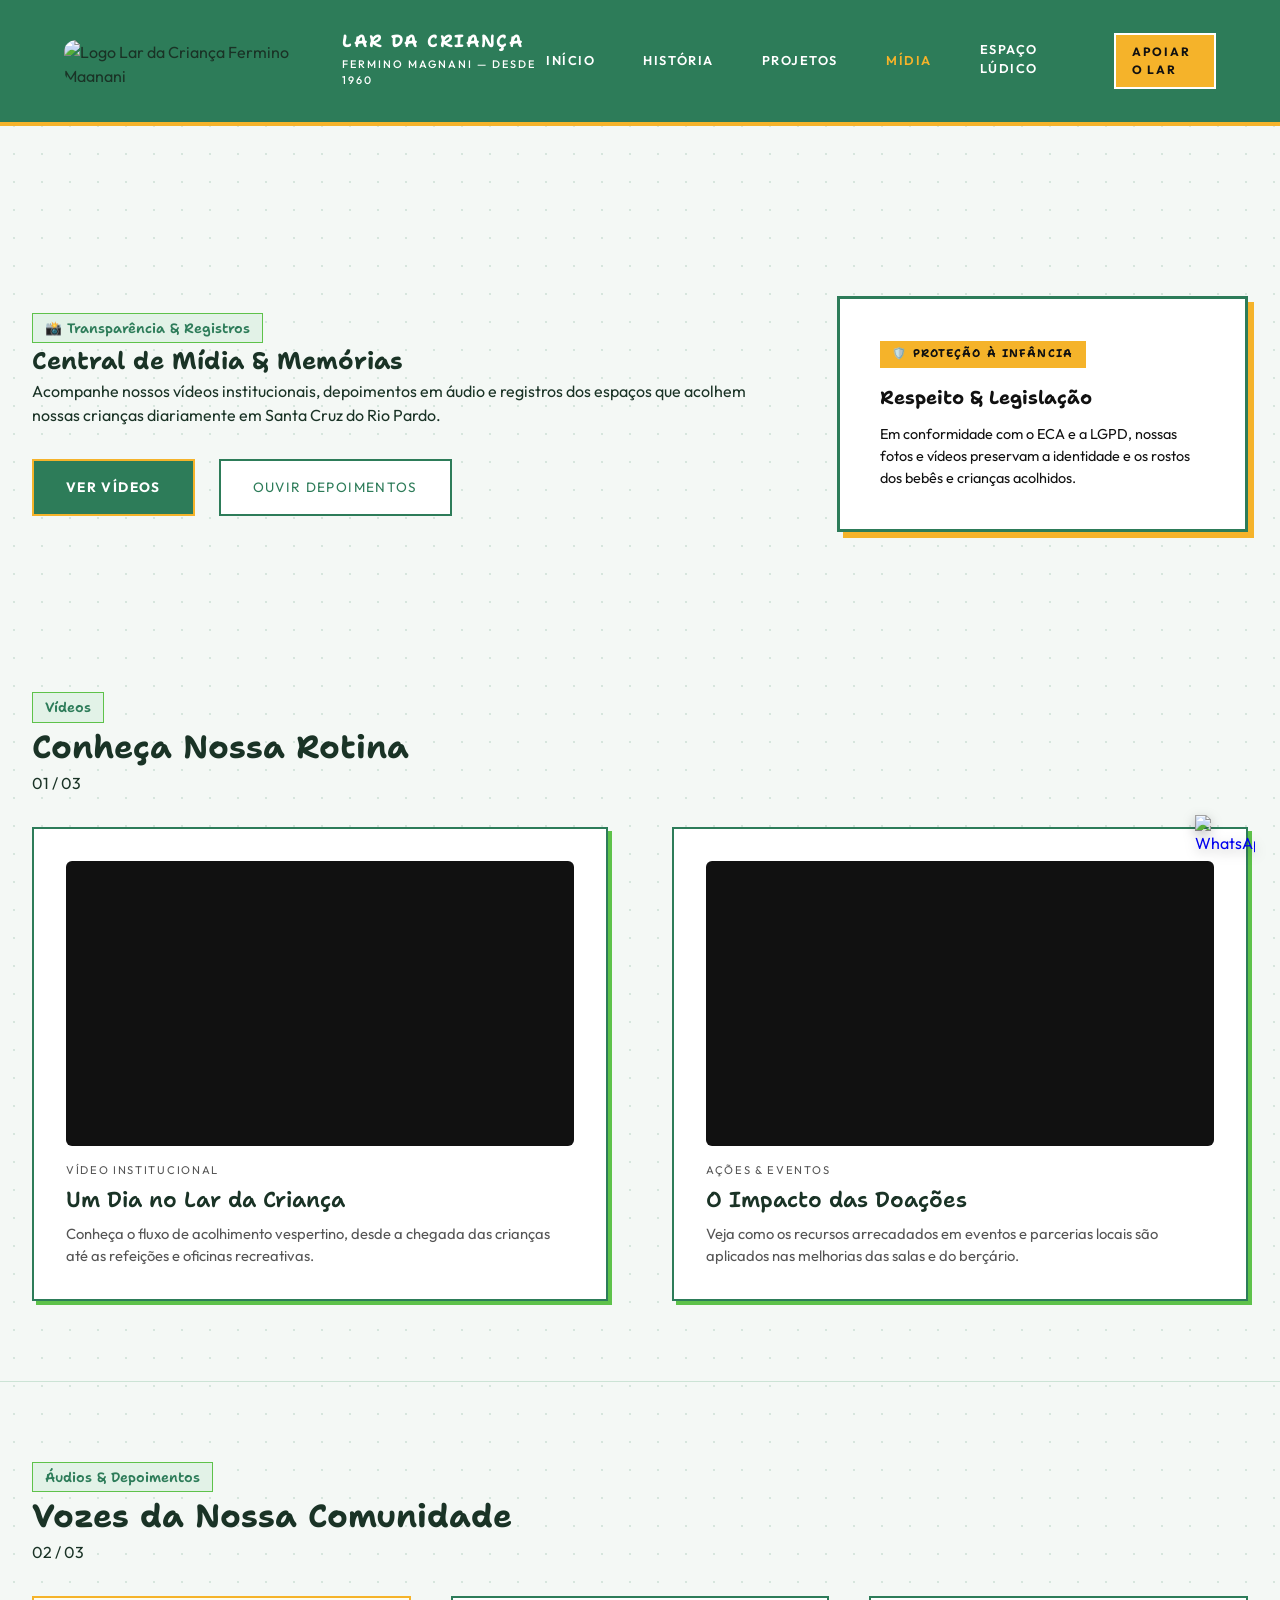
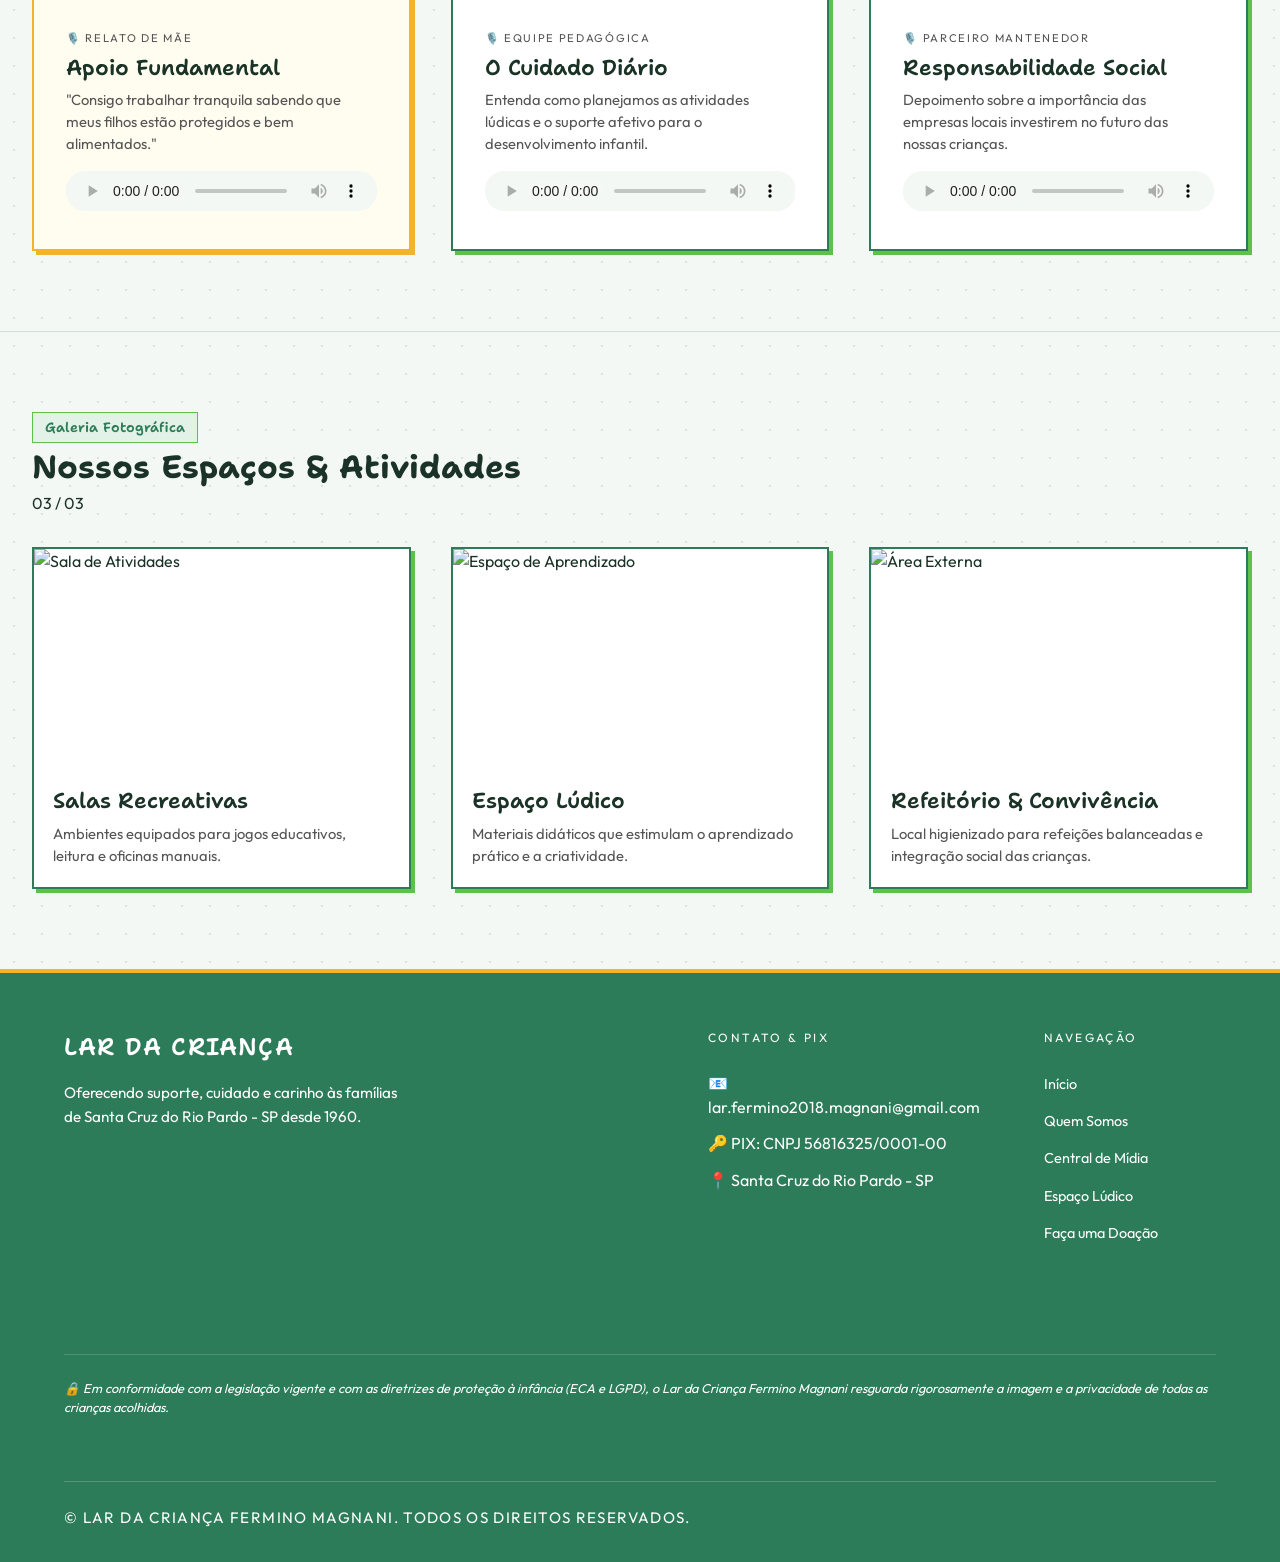
==== galeria.html @ 65139a53 "Add files via upload" ====
<!DOCTYPE html>
<html lang="pt-BR">
<head>
    <meta charset="UTF-8">
    <meta name="viewport" content="width=device-width, initial-scale=1.0">
    <title>Central de Mídia — Lar da Criança Fermino Magnani</title>
    <link rel="stylesheet" href="style.css">
</head>
<body>

    <!-- BANNER DE AVISO TOPO -->
    <div class="top-banner">
        <p>⭐ <strong>Evento Especial:</strong> Garanta seu ingresso para a palestra beneficente com Mário Sergio Cortella! <a href="index.html#eventos">Saiba mais</a></p>
    </div>

    <!-- HEADER EDITORIAL -->
    <header>
        <div class="header-container">
            <a href="index.html" class="logo-box">
                <img src="img/logo.png" alt="Logo Lar da Criança Fermino Magnani" class="logo-img" onerror="this.style.display='none'">
                <div class="logo-text">
                    <h1>Lar da Criança</h1>
                    <span>Fermino Magnani — Desde 1960</span>
                </div>
            </a>

            <nav>
                <ul>
                    <li><a href="index.html">Início</a></li>
                    <li><a href="index.html#sobre">História</a></li>
                    <li><a href="index.html#atividades">Projetos</a></li>
                    <li><a href="galeria.html" class="active">Mídia</a></li>
                    <li><a href="jogo.html">Espaço Lúdico</a></li>
                    <li><a href="index.html#ajudar" class="btn-doe">Apoiar o Lar</a></li>
                </ul>
            </nav>
        </div>
    </header>

    <main>
        <!-- HERO DA GALERIA -->
        <section class="hero-eyrc">
            <div class="hero-left">
                <span class="eyrc-tag">📸 Transparência & Registros</span>
                <h2>Central de Mídia & Memórias</h2>
                <p>Acompanhe nossos vídeos institucionais, depoimentos em áudio e registros dos espaços que acolhem nossas crianças diariamente em Santa Cruz do Rio Pardo.</p>
                <div class="hero-btns">
                    <a href="#videos" class="btn-primary-eyrc">Ver Vídeos</a>
                    <a href="#audios" class="btn-outline-eyrc">Ouvir Depoimentos</a>
                </div>
            </div>
            
            <div class="hero-right-card card-yellow">
                <div class="badge-accent">🛡️ Proteção à Infância</div>
                <h3>Respeito & Legislação</h3>
                <p style="margin-top: 0.8rem; font-size: 0.9rem;">Em conformidade com o ECA e a LGPD, nossas fotos e vídeos preservam a identidade e os rostos dos bebês e crianças acolhidos.</p>
            </div>
        </section>

        <!-- SEÇÃO 1: VÍDEOS INSTITUCIONAIS -->
        <section id="videos" class="container-eyrc grid-section">
            <div class="section-header-eyrc">
                <div>
                    <span class="eyrc-tag">Vídeos</span>
                    <h3 style="font-size: 2rem;">Conheça Nossa Rotina</h3>
                </div>
                <span class="section-num">01 / 03</span>
            </div>

            <div class="grid-2col" style="margin-top: 2rem;">
                <article class="card-eyrc">
                    <div class="video-wrapper" style="position: relative; padding-bottom: 56.25%; height: 0; overflow: hidden; border-radius: 6px; background: #111;">
                        <iframe style="position: absolute; top:0; left:0; width:100%; height:100%; border:0;" src="https://www.youtube-nocookie.com/embed/dQw4w9WgXcQ" title="Vídeo Institucional" allowfullscreen></iframe>
                    </div>
                    <div style="margin-top: 1rem;">
                        <span class="card-meta">Vídeo Institucional</span>
                        <h4 class="card-title" style="margin-top: 0.3rem;">Um Dia no Lar da Criança</h4>
                        <p class="card-desc">Conheça o fluxo de acolhimento vespertino, desde a chegada das crianças até as refeições e oficinas recreativas.</p>
                    </div>
                </article>

                <article class="card-eyrc">
                    <div class="video-wrapper" style="position: relative; padding-bottom: 56.25%; height: 0; overflow: hidden; border-radius: 6px; background: #111;">
                        <iframe style="position: absolute; top:0; left:0; width:100%; height:100%; border:0;" src="https://www.youtube-nocookie.com/embed/dQw4w9WgXcQ" title="Apoio da Comunidade" allowfullscreen></iframe>
                    </div>
                    <div style="margin-top: 1rem;">
                        <span class="card-meta">Ações & Eventos</span>
                        <h4 class="card-title" style="margin-top: 0.3rem;">O Impacto das Doações</h4>
                        <p class="card-desc">Veja como os recursos arrecadados em eventos e parcerias locais são aplicados nas melhorias das salas e do berçário.</p>
                    </div>
                </article>
            </div>
        </section>

        <!-- SEÇÃO 2: DEPOIMENTOS EM ÁUDIO -->
        <section id="audios" class="container-eyrc grid-section" style="border-top: 1px solid var(--line-color);">
            <div class="section-header-eyrc">
                <div>
                    <span class="eyrc-tag">Áudios & Depoimentos</span>
                    <h3 style="font-size: 2rem;">Vozes da Nossa Comunidade</h3>
                </div>
                <span class="section-num">02 / 03</span>
            </div>

            <div class="grid-3col" style="margin-top: 2rem;">
                <article class="card-eyrc card-yellow">
                    <span class="card-meta">🎙️ Relato de Mãe</span>
                    <h4 class="card-title" style="margin: 0.5rem 0;">Apoio Fundamental</h4>
                    <p class="card-desc" style="margin-bottom: 1rem;">"Consigo trabalhar tranquila sabendo que meus filhos estão protegidos e bem alimentados."</p>
                    <audio controls style="width: 100%; height: 40px;">
                        <source src="audio/depoimento1.mp3" type="audio/mpeg">
                        Seu navegador não suporta o elemento de áudio.
                    </audio>
                </article>

                <article class="card-eyrc">
                    <span class="card-meta">🎙️ Equipe Pedagógica</span>
                    <h4 class="card-title" style="margin: 0.5rem 0;">O Cuidado Diário</h4>
                    <p class="card-desc" style="margin-bottom: 1rem;">Entenda como planejamos as atividades lúdicas e o suporte afetivo para o desenvolvimento infantil.</p>
                    <audio controls style="width: 100%; height: 40px;">
                        <source src="audio/depoimento2.mp3" type="audio/mpeg">
                        Seu navegador não suporta o elemento de áudio.
                    </audio>
                </article>

                <article class="card-eyrc">
                    <span class="card-meta">🎙️ Parceiro Mantenedor</span>
                    <h4 class="card-title" style="margin: 0.5rem 0;">Responsabilidade Social</h4>
                    <p class="card-desc" style="margin-bottom: 1rem;">Depoimento sobre a importância das empresas locais investirem no futuro das nossas crianças.</p>
                    <audio controls style="width: 100%; height: 40px;">
                        <source src="audio/depoimento3.mp3" type="audio/mpeg">
                        Seu navegador não suporta o elemento de áudio.
                    </audio>
                </article>
            </div>
        </section>

        <!-- SEÇÃO 3: GALERIA DE FOTOS / ESTRUTURA -->
        <section id="fotos" class="container-eyrc grid-section" style="border-top: 1px solid var(--line-color);">
            <div class="section-header-eyrc">
                <div>
                    <span class="eyrc-tag">Galeria Fotográfica</span>
                    <h3 style="font-size: 2rem;">Nossos Espaços & Atividades</h3>
                </div>
                <span class="section-num">03 / 03</span>
            </div>

            <div class="grid-3col" style="margin-top: 2rem;">
                <div class="card-eyrc" style="padding: 0; overflow: hidden;">
                    <img src="https://images.unsplash.com/photo-1502086223501-7ea6ecd79368?auto=format&fit=crop&w=800&q=80" alt="Sala de Atividades" style="width: 100%; height: 220px; object-fit: cover; display: block;">
                    <div style="padding: 1.2rem;">
                        <h4 class="card-title">Salas Recreativas</h4>
                        <p class="card-desc">Ambientes equipados para jogos educativos, leitura e oficinas manuais.</p>
                    </div>
                </div>

                <div class="card-eyrc" style="padding: 0; overflow: hidden;">
                    <img src="https://images.unsplash.com/photo-1587654780291-39c9404d746b?auto=format&fit=crop&w=800&q=80" alt="Espaço de Aprendizado" style="width: 100%; height: 220px; object-fit: cover; display: block;">
                    <div style="padding: 1.2rem;">
                        <h4 class="card-title">Espaço Lúdico</h4>
                        <p class="card-desc">Materiais didáticos que estimulam o aprendizado prático e a criatividade.</p>
                    </div>
                </div>

                <div class="card-eyrc" style="padding: 0; overflow: hidden;">
                    <img src="https://images.unsplash.com/photo-1577896851231-70ef18881754?auto=format&fit=crop&w=800&q=80" alt="Área Externa" style="width: 100%; height: 220px; object-fit: cover; display: block;">
                    <div style="padding: 1.2rem;">
                        <h4 class="card-title">Refeitório & Convivência</h4>
                        <p class="card-desc">Local higienizado para refeições balanceadas e integração social das crianças.</p>
                    </div>
                </div>
            </div>
        </section>
    </main>

    <!-- WHATSAPP FLUTUANTE -->
    <a href="https://wa.me/5514998721836" target="_blank" class="whatsapp-float" title="Fale conosco no WhatsApp">
        <img src="img/wpp.png" alt="WhatsApp">
    </a>
        <!-- WIDGET VLIBRAS (ACESSIBILIDADE EM LIBRAS) -->
    <div vw class="enabled">
        <div vw-access-button class="active"></div>
        <div vw-plugin-wrapper>
            <div class="vw-plugin-top-wrapper"></div>
        </div>
    </div>
    <script src="https://vlibras.gov.br/app/vlibras-plugin.js"></script>
    <script>
        new window.VLibras.Widget('https://vlibras.gov.br/app');
    </script>

    <!-- FOOTER ARQUITETÔNICO EDITORIAL -->
    <footer id="contato">
        <div class="footer-top">
            <div class="footer-brand">
                <h2>Lar da Criança</h2>
                <p>Oferecendo suporte, cuidado e carinho às famílias de Santa Cruz do Rio Pardo - SP desde 1960.</p>
            </div>
                <iframe 
        src="https://maps.google.com/maps?q=R.+Albino+Trevisan,+115+-+Vila+Oitenta,+Santa+Cruz+do+Rio+Pardo+-+SP,+18900-296&t=&z=16&ie=UTF8&iwloc=&output=embed" 
        width="100%" 
        height="100%" 
        style="border:0;" 
        allowfullscreen="" 
        loading="lazy" 
        referrerpolicy="no-referrer-when-downgrade">
    </iframe>
            
            <div>
                <div class="footer-col-title">Contato & PIX</div>
                <ul class="footer-links">
                    <li>📧 lar.fermino2018.magnani@gmail.com</li>
                    <li>🔑 PIX: CNPJ 56816325/0001-00</li>
                    <li>📍 Santa Cruz do Rio Pardo - SP</li>
                </ul>
            </div>

            <div>
                <div class="footer-col-title">Navegação</div>
                <ul class="footer-links">
                    <li><a href="index.html">Início</a></li>
                    <li><a href="index.html#sobre">Quem Somos</a></li>
                    <li><a href="galeria.html">Central de Mídia</a></li>
                    <li><a href="jogo.html">Espaço Lúdico</a></li>
                    <li><a href="index.html#ajudar">Faça uma Doação</a></li>
                </ul>
            </div>
        </div>

        <div style="padding: 1.5rem 0; border-top: 1px solid rgba(255,255,255,0.15); font-size: 0.8rem; font-style: italic;">
            🔒 Em conformidade com a legislação vigente e com as diretrizes de proteção à infância (ECA e LGPD), o Lar da Criança Fermino Magnani resguarda rigorosamente a imagem e a privacidade de todas as crianças acolhidas.
        </div>

        <div class="footer-bottom">
            <p>&copy; Lar da Criança Fermino Magnani. Todos os direitos reservados.</p>
        </div>
    </footer>

    <script src="script.js"></script>
</body>
</html>
---- style.css ----
/* ==========================================================================
   LAR DA CRIANÇA FERMINO MAGNANI — EYRC ARCHITECTURAL EDITORIAL STYLE
   ========================================================================== */


@import url('https://fonts.googleapis.com/css2?family=Outfit:wght@100..900&display=swap');
@import url('https://fonts.googleapis.com/css2?family=Shantell+Sans:ital,wght@0,300..800;1,300..800&display=swap');

/* === DECLARAÇÃO DE VARIÁVEIS TIPOGRÁFICAS === */
:root {
    --font-body: 'Outfit', sans-serif;
    --font-heading: 'Shantell Sans', cursive, sans-serif;
}

/* === APLICAÇÃO GERAL (TEXTO BASE E LEITURA) === */
*,
body, 
p, 
span, 
a, 
li, 
button, 
input, 
textarea, 
select,
blockquote,
cite,
td,
th {
    font-family: var(--font-body) !important;
}

/* === TÍTULOS, MARCADORES E ELEMENTOS DE DESTAQUE === */
h1, h2, h3, h4, h5, h6,
.logo-text h1,
.footer-title,
.badge-accent,
.badge-pulse-container,
.eyrc-tag,
.eyrc-tag-light,
.card-title,
.stat-num,
.stat-title,
.section-header-eyrc h3,
.section-header-light h3,
.highlight-text {
    font-family: var(--font-heading) !important;
}

:root {
    /* PALETA DE CORES FORNECIDA */
    --color-amber: #f5b32a;    /* Dourado / Amarelo vibrante */
    --color-forest: #2d7c59;   /* Verde Escuro / Floresta */
    --color-leaf: #5ec24a;     /* Verde Claro / Folha */

    /* MAPEAMENTO DA IDENTIDADE DO SITE */
    --brand-primary: var(--color-forest);
    --brand-accent: var(--color-amber);
    --brand-secondary: var(--color-leaf);

    /* ESTRUTURA E NEUTROS */
    --bg-light: #f8f9fa;
    --text-dark: #111111;
    --text-muted: #555555;
    --line-color: #e2e2e2;
}

* {
    margin: 0;
    padding: 0;
    box-sizing: border-box;
}

html {
    scroll-behavior: smooth;
    font-size: 16px;
}

body {
    background-color: var(--bg-main);
    color: var(--text-dark);
    font-family: var(--font-body);
    line-height: 1.5;
    -webkit-font-smoothing: antialiased;
    overflow-x: hidden;
}

/* 2. ESTRUTURA DE HEADER & NAVIGATION (FIXO, MINIMALISTA) */
header {
    position: fixed;
    top: 0;
    left: 0;
    width: 100%;
    background-color: rgba(255, 255, 255, 0.96);
    backdrop-filter: blur(8px);
    border-bottom: 1px solid var(--line-color);
    z-index: 9999;
    transition: transform 0.4s var(--ease-eyrc);
}

.header-container {
    max-width: 1600px;
    height: 90px;
    margin: 0 auto;
    padding: 0 4rem;
    display: flex;
    justify-content: space-between;
    align-items: center;
}

.logo-box {
    display: flex;
    align-items: center;
    gap: 1.2rem;
    text-decoration: none;
    color: var(--text-black);
}

.logo-img {
    height: 42px;
    width: auto;
    object-fit: contain;
}

.logo-text h1 {
    font-family: var(--font-heading);
    font-size: 1.1rem;
    font-weight: 700;
    letter-spacing: 0.08em;
    text-transform: uppercase;
    line-height: 1;
}

.logo-text span {
    display: block;
    font-size: 0.68rem;
    color: var(--text-muted);
    letter-spacing: 0.18em;
    text-transform: uppercase;
    margin-top: 5px;
    font-weight: 500;
}

nav ul {
    display: flex;
    list-style: none;
    gap: 3rem;
    align-items: center;
}

nav a {
    text-decoration: none;
    color: var(--text-black);
    font-family: var(--font-heading);
    font-size: 0.8rem;
    font-weight: 600;
    text-transform: uppercase;
    letter-spacing: 0.12em;
    position: relative;
    padding-bottom: 4px;
    transition: color 0.3s ease;
}

nav a::after {
    content: '';
    position: absolute;
    bottom: 0;
    left: 0;
    width: 0%;
    height: 1px;
    background-color: var(--text-black);
    transition: width 0.3s var(--ease-eyrc);
}

nav a:hover::after {
    width: 100%;
}

/* 3. BOTÕES ESTILO EYRC (BORDAS RETAS, ALTO CONTRASTE) */
.btn-doe, .btn-action {
    display: inline-flex;
    align-items: center;
    justify-content: center;
    background-color: var(--text-black);
    color: var(--bg-main) !important;
    border: 1px solid var(--text-black);
    padding: 0.85rem 2rem;
    font-family: var(--font-heading);
    font-size: 0.75rem !important;
    font-weight: 600;
    text-transform: uppercase;
    letter-spacing: 0.15em;
    border-radius: 0px !important;
    cursor: pointer;
    text-decoration: none;
    transition: all 0.3s var(--ease-eyrc) !important;
    animation: none !important;
    box-shadow: none !important;
}

.btn-doe:hover, .btn-action:hover {
    background-color: transparent !important;
    color: var(--text-black) !important;
    transform: none !important;
}

/* 4. HERO SECTION (BANNER EDITORIAL) */
.hero {
    margin-top: 90px;
    padding: 8rem 4rem 6rem;
    max-width: 1600px;
    margin-left: auto;
    margin-right: auto;
    border-bottom: 1px solid var(--line-color);
}

.hero-label {
    font-family: var(--font-heading);
    font-size: 0.75rem;
    text-transform: uppercase;
    letter-spacing: 0.25em;
    color: var(--text-muted);
    margin-bottom: 2rem;
    display: block;
}

.hero h2 {
    font-family: var(--font-heading);
    font-size: clamp(2.8rem, 5.5vw, 5rem);
    font-weight: 500;
    line-height: 1.05;
    letter-spacing: -0.03em;
    max-width: 1100px;
    margin-bottom: 3rem;
}

.hero p {
    font-size: 1.2rem;
    color: var(--text-muted);
    max-width: 700px;
    font-weight: 300;
    line-height: 1.6;
}

/* 5. GRID DE PROJETOS E CONTEÚDO (IMAGENS COM ASPECT RATIO E ZOOM) */
.section-grid {
    padding: 7rem 4rem;
    max-width: 1600px;
    margin: 0 auto;
    border-bottom: 1px solid var(--line-color);
}

.section-header-editorial {
    display: flex;
    justify-content: space-between;
    align-items: flex-end;
    margin-bottom: 4rem;
    padding-bottom: 1.5rem;
    border-bottom: 1px solid var(--line-color);
}

.section-title-editorial {
    font-family: var(--font-heading);
    font-size: 2.2rem;
    font-weight: 500;
    letter-spacing: -0.02em;
}

.section-cat {
    font-family: var(--font-heading);
    font-size: 0.75rem;
    text-transform: uppercase;
    letter-spacing: 0.2em;
    color: var(--text-light);
}

.grid-3col {
    display: grid;
    grid-template-columns: repeat(3, 1fr);
    gap: 3.5rem 2.5rem;
}

.grid-2col {
    display: grid;
    grid-template-columns: repeat(2, 1fr);
    gap: 4rem;
}

/* CARDS ARQUITETÔNICOS */
.card-eyrc {
    text-decoration: none;
    color: inherit;
    display: block;
    cursor: pointer;
}

.card-image-box {
    width: 100%;
    aspect-ratio: 4 / 3;
    overflow: hidden;
    background-color: var(--bg-alt);
    margin-bottom: 1.5rem;
    position: relative;
}

.card-image-box img {
    width: 100%;
    height: 100%;
    object-fit: cover;
    transition: transform 0.7s var(--ease-eyrc);
}

.card-eyrc:hover .card-image-box img {
    transform: scale(1.05);
}

.card-meta {
    font-family: var(--font-heading);
    font-size: 0.7rem;
    text-transform: uppercase;
    letter-spacing: 0.15em;
    color: var(--text-muted);
    margin-bottom: 0.5rem;
    display: block;
}

.card-title {
    font-family: var(--font-heading);
    font-size: 1.35rem;
    font-weight: 600;
    line-height: 1.2;
    margin-bottom: 0.6rem;
    transition: color 0.3s ease;
}

.card-eyrc:hover .card-title {
    color: var(--brand-accent);
}

.card-desc {
    font-size: 0.92rem;
    color: var(--text-muted);
    line-height: 1.5;
}

/* 6. NÚMEROS E ESTATÍSTICAS DE IMPACTO (LARGE TYPOGRAPHY) */
.stats-container {
    display: grid;
    grid-template-columns: repeat(4, 1fr);
    gap: 2rem;
    padding: 5rem 0;
}

.stat-item {
    border-left: 1px solid var(--line-color);
    padding-left: 2rem;
}

.stat-number {
    font-family: var(--font-heading);
    font-size: 4rem;
    font-weight: 300;
    line-height: 1;
    letter-spacing: -0.04em;
    margin-bottom: 0.5rem;
}

.stat-label {
    font-family: var(--font-heading);
    font-size: 0.75rem;
    text-transform: uppercase;
    letter-spacing: 0.15em;
    color: var(--text-muted);
}

/* 7. CITACÕES & DEPOIMENTOS (EDITORIAL QUOTE) */
.quote-editorial {
    padding: 8rem 4rem;
    max-width: 1200px;
    margin: 0 auto;
    text-align: center;
}

.quote-editorial blockquote {
    font-family: var(--font-heading);
    font-size: clamp(1.8rem, 3.5vw, 2.8rem);
    font-weight: 400;
    line-height: 1.25;
    letter-spacing: -0.02em;
    margin-bottom: 2rem;
}

.quote-editorial cite {
    font-style: normal;
    font-size: 0.85rem;
    text-transform: uppercase;
    letter-spacing: 0.2em;
    color: var(--text-muted);
}

/* 8. FOOTER ARCHITECTURAL */
footer {
    background-color: var(--bg-main);
    border-top: 1px solid var(--line-color);
    padding: 8rem 4rem 4rem;
    max-width: 1600px;
    margin: 0 auto;
}

.footer-top {
    display: grid;
    grid-template-columns: 2fr 1fr 1fr 1fr;
    gap: 4rem;
    margin-bottom: 6rem;
}

.footer-brand h2 {
    font-family: var(--font-heading);
    font-size: 1.5rem;
    font-weight: 600;
    text-transform: uppercase;
    letter-spacing: 0.05em;
    margin-bottom: 1rem;
}

.footer-brand p {
    font-size: 0.95rem;
    color: var(--text-muted);
    max-width: 400px;
}

.footer-col-title {
    font-family: var(--font-heading);
    font-size: 0.75rem;
    text-transform: uppercase;
    letter-spacing: 0.2em;
    color: var(--text-light);
    margin-bottom: 1.5rem;
}

.footer-links {
    list-style: none;
}

.footer-links li {
    margin-bottom: 0.8rem;
}

.footer-links a {
    text-decoration: none;
    color: var(--text-dark);
    font-size: 0.9rem;
    transition: color 0.3s ease;
}

.footer-links a:hover {
    color: var(--brand-accent);
}

.footer-bottom {
    padding-top: 2rem;
    border-top: 1px solid var(--line-color);
    display: flex;
    justify-content: space-between;
    font-size: 0.75rem;
    color: var(--text-light);
    text-transform: uppercase;
    letter-spacing: 0.1em;
}

/* 9. RESPONSIVIDADE */
@media (max-width: 1024px) {
    .header-container, .hero, .section-grid, .quote-editorial, footer {
        padding-left: 2rem;
        padding-right: 2rem;
    }
    .grid-3col, .stats-container, .footer-top {
        grid-template-columns: repeat(2, 1fr);
    }
}

@media (max-width: 768px) {
    .grid-3col, .grid-2col, .stats-container, .footer-top {
        grid-template-columns: 1fr;
    }
    nav {
        display: none; /* Requer menu hamburguer minimalista em telas móveis */
    }
}
/* ===================================================
   EFEITOS DE BLOCOS, MOVIEMNTO E CONTRASTE (EYRC + ONG)
   =================================================== */

.container-eyrc {
    max-width: 1400px;
    margin: 0 auto;
    padding: 5rem 2rem;
}

/* 1. HERO ASSIMÉTRICO COM CARD DE DESTAQUE */
.hero-eyrc {
    max-width: 1400px;
    margin: 90px auto 0;
    padding: 5rem 2rem;
    display: grid;
    grid-template-columns: 1.8fr 1fr;
    gap: 4rem;
    align-items: center;
}

.hero-btns {
    display: flex;
    gap: 1.5rem;
    margin-top: 2rem;
}

.btn-primary-eyrc {
    background: var(--text-black);
    color: #fff;
    padding: 1rem 2rem;
    text-decoration: none;
    font-family: var(--font-heading);
    font-size: 0.85rem;
    text-transform: uppercase;
    letter-spacing: 0.1em;
    transition: transform 0.3s ease, background-color 0.3s ease;
}

.btn-primary-eyrc:hover {
    background: var(--brand-accent);
    transform: translateY(-3px);
}

.btn-outline-eyrc {
    border: 1px solid var(--text-black);
    color: var(--text-black);
    padding: 1rem 2rem;
    text-decoration: none;
    font-family: var(--font-heading);
    font-size: 0.85rem;
    text-transform: uppercase;
    letter-spacing: 0.1em;
    transition: all 0.3s ease;
}

.btn-outline-eyrc:hover {
    background: #f4f4f4;
}

.hero-right-card {
    background: #fbc02d; /* Amarelo institucional de destaque */
    color: #111;
    padding: 2.5rem;
    border-radius: 0px;
    position: relative;
    box-shadow: 12px 12px 0px #111111; /* Sombra sólida arquitetônica */
}

.badge-accent {
    background: #111;
    color: #fff;
    font-family: var(--font-heading);
    font-size: 0.7rem;
    text-transform: uppercase;
    padding: 0.3rem 0.8rem;
    display: inline-block;
    margin-bottom: 1rem;
    letter-spacing: 0.1em;
}

.progress-bar-eyrc {
    background: rgba(0,0,0,0.15);
    height: 8px;
    margin-top: 1.5rem;
    width: 100%;
}

.progress-fill {
    background: #111;
    height: 100%;
}

.progress-text {
    font-size: 0.8rem;
    font-weight: 700;
    margin-top: 0.5rem;
    display: block;
}

/* 2. BLOCO ESCURO COM ALTO CONTRASTE */
.block-dark {
    background-color: #111111;
    color: #ffffff;
    border-top: 1px solid #222;
    border-bottom: 1px solid #222;
}

.eyrc-tag-light {
    color: #fbc02d;
    font-family: var(--font-heading);
    font-size: 0.75rem;
    text-transform: uppercase;
    letter-spacing: 0.2em;
    display: block;
    margin-bottom: 0.5rem;
}

.stats-grid-eyrc {
    display: grid;
    grid-template-columns: repeat(3, 1fr);
    gap: 3rem;
    margin-top: 3rem;
}

.stat-card {
    border-left: 2px solid #fbc02d;
    padding-left: 1.5rem;
}

.stat-num {
    font-family: var(--font-heading);
    font-size: 3.8rem;
    font-weight: 700;
    color: #ffffff;
    line-height: 1;
    display: block;
}

.stat-title {
    font-family: var(--font-heading);
    font-size: 1rem;
    color: #fbc02d;
    text-transform: uppercase;
    margin: 0.5rem 0;
    display: block;
}

.stat-card p {
    color: #aaaaaa;
    font-size: 0.9rem;
}

/* 3. GRID ASSIMÉTRICO E MOVIEMNTO NOS CARDS */
.asymmetric-grid {
    display: grid;
    grid-template-columns: 1.5fr 1fr;
    gap: 2.5rem;
    margin-top: 2rem;
}

.stacked-cards {
    display: flex;
    flex-direction: column;
    gap: 2.5rem;
}

.card-eyrc {
    border: 1px solid #e2e2e2;
    padding: 2rem;
    background: #fff;
    transition: transform 0.4s cubic-bezier(0.16, 1, 0.3, 1), box-shadow 0.4s ease, border-color 0.4s ease;
    cursor: pointer;
    position: relative;
}

.card-eyrc:hover {
    transform: translateY(-8px);
    box-shadow: 0 20px 40px rgba(0,0,0,0.08);
    border-color: #111111;
}

.card-yellow {
    background: #fefce8;
    border-color: #fef08a;
}

.card-yellow:hover {
    border-color: #fbc02d;
}

.card-tag-float {
    position: absolute;
    top: 1rem;
    left: 1rem;
    background: rgba(255, 255, 255, 0.95);
    padding: 0.4rem 0.9rem;
    font-family: var(--font-heading);
    font-size: 0.7rem;
    text-transform: uppercase;
    letter-spacing: 0.1em;
}

.card-link {
    display: inline-block;
    margin-top: 1rem;
    color: var(--brand-accent);
    font-family: var(--font-heading);
    font-weight: 700;
    font-size: 0.85rem;
    text-decoration: none;
    text-transform: uppercase;
}

/* RESPONSIVIDADE */
@media (max-width: 900px) {
    .hero-eyrc, .asymmetric-grid, .stats-grid-eyrc {
        grid-template-columns: 1fr;
    }
}
/* === ESTILOS DO CARROSSEL === */
.carrossel-wrapper {
    width: 100%;
    margin-top: 2rem;
}

.carrossel-container {
    position: relative;
    width: 100%;
    max-height: 500px;
    overflow: hidden;
    border-radius: 8px;
    border: 2px solid var(--line-color, #111);
    background-color: #000;
}

.carrossel-slides {
    position: relative;
    width: 100%;
    height: 450px;
}

.slide {
    position: absolute;
    top: 0;
    left: 0;
    width: 100%;
    height: 100%;
    opacity: 0;
    visibility: hidden;
    transition: opacity 0.6s ease-in-out, visibility 0.6s;
}

.slide.active {
    opacity: 1;
    visibility: visible;
}

.slide img {
    width: 100%;
    height: 100%;
    object-fit: cover;
    display: block;
}

/* Legenda sobreposta à foto */
.slide-caption {
    position: absolute;
    bottom: 0;
    left: 0;
    right: 0;
    background: linear-gradient(transparent, rgba(0, 0, 0, 0.85));
    color: #fff;
    padding: 2rem 1.5rem 1.5rem;
    text-shadow: 0 1px 3px rgba(0,0,0,0.8);
}

.slide-caption h4 {
    font-size: 1.25rem;
    margin-bottom: 0.25rem;
    color: #fbc02d;
}

.slide-caption p {
    font-size: 0.95rem;
    margin: 0;
    color: #e0e0e0;
}

/* Botões Anterior e Próximo */
.carrossel-btn {
    position: absolute;
    top: 50%;
    transform: translateY(-50%);
    background: rgba(255, 255, 255, 0.85);
    color: #111;
    border: 2px solid #111;
    font-size: 1.5rem;
    width: 44px;
    height: 44px;
    cursor: pointer;
    border-radius: 50%;
    display: flex;
    align-items: center;
    justify-content: center;
    z-index: 10;
    transition: background 0.2s, transform 0.2s;
}

.carrossel-btn:hover {
    background: #fbc02d;
    transform: translateY(-50%) scale(1.08);
}

.carrossel-btn.prev {
    left: 15px;
}

.carrossel-btn.next {
    right: 15px;
}

/* Indicadores (Dots) abaixo do carrossel */
.carrossel-dots {
    display: flex;
    justify-content: center;
    gap: 10px;
    margin-top: 1rem;
}

.dot {
    width: 12px;
    height: 12px;
    background-color: #ccc;
    border: 1px solid #111;
    border-radius: 50%;
    cursor: pointer;
    transition: background-color 0.3s, transform 0.2s;
}

.dot.active,
.dot:hover {
    background-color: #111;
    transform: scale(1.2);
}
/* === BOTÃO FLUTUANTE DO WHATSAPP (TRANSPARENTE) === */
.whatsapp-float {
    position: fixed;
    bottom: 25px;
    right: 25px;
    width: 60px;
    height: 60px;
    background-color: transparent;
    box-shadow: none;
    border: none;
    display: flex;
    align-items: center;
    justify-content: center;
    z-index: 9999;
    transition: transform 0.3s ease;
    text-decoration: none;
}

.whatsapp-float:hover {
    transform: scale(1.15);
    background-color: transparent;
    box-shadow: none;
}

.whatsapp-float img {
    width: 100%;
    height: 100%;
    object-fit: contain;
    display: block;
    /* Opcional: mantém uma leve sombra projetada apenas nos contornos do próprio ícone */
    filter: drop-shadow(0px 4px 6px rgba(0, 0, 0, 0.25));
}

/* Ajuste para telas menores */
@media (max-width: 768px) {
    .whatsapp-float {
        bottom: 15px;
        right: 15px;
        width: 50px;
        height: 50px;
    }
}
/* BANNER SUPERIOR & AVISOS */
.top-banner {
    background-color: var(--color-forest);
    color: #ffffff;
}

.top-banner a {
    color: var(--color-amber);
}

/* BOTÕES PRINCIPAIS */
.btn-primary-eyrc {
    background-color: var(--color-amber);
    color: #111111;
    border: 2px solid #111111;
    font-weight: bold;
}

.btn-primary-eyrc:hover {
    background-color: var(--color-leaf);
    color: #ffffff;
}

.btn-outline-eyrc {
    border: 2px solid var(--color-forest);
    color: var(--color-forest);
}

.btn-outline-eyrc:hover {
    background-color: var(--color-forest);
    color: #ffffff;
}

.btn-doe {
    background-color: var(--color-leaf);
    color: #ffffff !important;
    border-radius: 4px;
    padding: 0.5rem 1rem;
}

.btn-doe:hover {
    background-color: var(--color-forest);
}

/* TAGS E BADGES */
.eyrc-tag {
    background-color: #f0fdf4;
    color: var(--color-forest);
    border: 1px solid var(--color-leaf);
    display: inline-block;
    padding: 0.25rem 0.75rem;
    font-weight: 600;
    font-size: 0.85rem;
}

.badge-accent {
    background-color: var(--color-amber);
    color: #111111;
    font-weight: bold;
}

/* CARDS DE DESTAQUE */
.card-yellow {
    background-color: #fffbeb;
    border: 2px solid var(--color-amber);
}

.card-featured {
    border-top: 4px solid var(--color-forest);
}

/* CARROSSEL DE IMAGENS */
.carrossel-btn:hover {
    background-color: var(--color-amber);
}

.dot.active {
    background-color: var(--color-forest);
    border-color: var(--color-forest);
}

.slide-caption h4 {
    color: var(--color-amber);
}

/* BLOCOS DE DESTAQUE E AÇÕES */
.card-dark-action {
    background-color: var(--color-forest) !important;
}

.card-dark-action .btn-primary-eyrc {
    background-color: var(--color-amber) !important;
    color: #111111 !important;
}

/* FAQ E DETALHES */
details.faq-item[open] {
    border-left: 4px solid var(--color-leaf);
}
/* === HOVER NO CARD DO EVENTO CORTELLA === */
.hero-right-card {
    transition: transform 0.3s cubic-bezier(0.25, 0.8, 0.25, 1), 
                box-shadow 0.3s ease, 
                border-color 0.3s ease;
    cursor: pointer;
    position: relative;
}

.hero-right-card:hover {
    transform: translateY(-6px);
    border-color: var(--color-forest);
    box-shadow: 8px 8px 0px var(--color-amber);
}

/* Animação suave no texto/link dentro do card ao passar o mouse */
.hero-right-card:hover .card-link {
    color: var(--color-forest) !important;
    text-decoration: underline;
}

.hero-right-card:hover .badge-accent {
    background-color: var(--color-leaf);
    color: #ffffff;
}
/* === EFEITO SHIMMER (BRILHO PASSANTE NO CARD) === */
.hero-right-card {
    position: relative;
    overflow: hidden; /* Garante que o brilho não saia do card */
}

.hero-right-card::before {
    content: '';
    position: absolute;
    top: 0;
    left: -150%;
    width: 80%;
    height: 100%;
    background: linear-gradient(
        90deg,
        transparent,
        rgba(245, 179, 42, 0.35), /* Brilho Dourado */
        transparent
    );
    transform: skewX(-25deg);
    animation: shimmerEffect 4s infinite ease-in-out;
    pointer-events: none;
}

@keyframes shimmerEffect {
    0% { left: -150%; }
    30% { left: 150%; }
    100% { left: 150%; }
}

/* === BADGE PULSANTE ("RADAR") === */
.badge-pulse-container {
    display: inline-flex;
    align-items: center;
    gap: 8px;
    background-color: var(--color-amber);
    color: #111111;
    padding: 6px 14px;
    border-radius: 20px;
    font-weight: bold;
    font-size: 0.85rem;
    border: 1px solid #111111;
}

.pulse-dot {
    width: 8px;
    height: 8px;
    background-color: var(--color-forest);
    border-radius: 50%;
    position: relative;
}

.pulse-dot::after {
    content: '';
    position: absolute;
    top: -4px;
    left: -4px;
    right: -4px;
    bottom: -4px;
    border: 2px solid var(--color-forest);
    border-radius: 50%;
    animation: pulse-ring 1.5s cubic-bezier(0.215, 0.61, 0.355, 1) infinite;
}

@keyframes pulse-ring {
    0% { transform: scale(0.5); opacity: 1; }
    100% { transform: scale(2.2); opacity: 0; }
}
/* === REVEAL AO ROLAR A TELA === */
.reveal {
    opacity: 0;
    transform: translateY(35px);
    transition: opacity 0.8s cubic-bezier(0.25, 1, 0.5, 1), 
                transform 0.8s cubic-bezier(0.25, 1, 0.5, 1);
    will-change: opacity, transform;
}

.reveal.active {
    opacity: 1;
    transform: translateY(0);
}
/* === RODAPÉ HARMONIZADO COM A PALETA === */
footer {
    background-color: var(--color-forest);
    color: #f4f9f5; /* Off-white quente e legível em fundo escuro */
    border-top: 4px solid var(--color-amber); /* Linha divisória dourada */
    padding-top: 3.5rem;
    padding-bottom: 2rem;
}

/* Títulos: Dourado em destaque */
footer h4, 
footer h5,
.footer-title {
    color: var(--color-amber);
    font-weight: 700;
    margin-bottom: 1.25rem;
    font-size: 1.15rem;
    letter-spacing: 0.5px;
}

/* Textos e Parágrafos: Verde-sábia muito claro (suave para a leitura) */
footer p {
    color: #d1e2d8;
    line-height: 1.6;
    font-size: 0.95rem;
}

/* Links: Branco puro para contraste máximo, mudando para Verde Folha no hover */
footer a {
    color: #ffffff;
    text-decoration: none;
    transition: color 0.25s ease, transform 0.25s ease;
    display: inline-block;
}

footer a:hover {
    color: var(--color-leaf); /* Destaque em Verde Folha ao passar o mouse */
    transform: translateX(4px);
}

/* Lista de navegação */
footer ul li {
    margin-bottom: 0.6rem;
    color: #d1e2d8;
}

/* Ícones de Redes Sociais */
.footer-social-icons a {
    display: inline-flex;
    align-items: center;
    justify-content: center;
    width: 40px;
    height: 40px;
    background-color: rgba(255, 255, 255, 0.08);
    color: #ffffff;
    border-radius: 50%;
    margin-right: 0.5rem;
    border: 1px solid rgba(245, 179, 42, 0.4); /* Borda suave em tom dourado */
    transition: all 0.3s ease;
}

.footer-social-icons a:hover {
    background-color: var(--color-amber);
    color: #111111; /* Texto escuro dentro do ícone dourado */
    border-color: var(--color-amber);
    transform: translateY(-3px);
}

/* Área de Copyright e Direitos Autorais */
.footer-bottom {
    margin-top: 2.5rem;
    padding-top: 1.5rem;
    border-top: 1px solid rgba(255, 255, 255, 0.12);
    text-align: center;
    font-size: 0.85rem;
    color: #b8d2c3; /* Tom secundário harmonioso */
}

.footer-bottom strong {
    color: var(--color-amber);
}
/* === RODAPÉ - TODAS AS LETRAS BRANCAS === */
footer,
footer p,
footer span,
footer li,
footer a,
footer h1, footer h2, footer h3, footer h4, footer h5, footer h6,
footer .footer-title,
footer .footer-bottom,
footer div {
    color: #ffffff !important;
}

/* Estilo do Rodapé */
footer {
    background-color: var(--color-forest);
    border-top: 4px solid var(--color-amber);
    padding-top: 3.5rem;
    padding-bottom: 2rem;
}

/* Destaque visual nos Títulos (Mantém letra branca + detalhe dourado abaixo) */
footer h4, 
footer h5,
.footer-title {
    font-weight: 700;
    margin-bottom: 1.25rem;
    font-size: 1.15rem;
    letter-spacing: 0.5px;
    border-bottom: 2px solid var(--color-amber);
    display: inline-block;
    padding-bottom: 4px;
}

/* Transição ao passar o mouse nos Links */
footer a {
    text-decoration: none;
    transition: color 0.25s ease, transform 0.25s ease;
    display: inline-block;
}

footer a:hover {
    color: var(--color-amber) !important; /* Ganha tom dourado no toque */
    transform: translateX(4px);
}

/* Ícones de Redes Sociais */
.footer-social-icons a {
    display: inline-flex;
    align-items: center;
    justify-content: center;
    width: 40px;
    height: 40px;
    background-color: rgba(255, 255, 255, 0.15);
    color: #ffffff !important;
    border-radius: 50%;
    margin-right: 0.5rem;
    border: 1px solid rgba(255, 255, 255, 0.4);
    transition: all 0.3s ease;
}

.footer-social-icons a:hover {
    background-color: var(--color-amber);
    color: #111111 !important; /* Fundo dourado com texto escuro para dar contraste no ícone */
    border-color: var(--color-amber);
    transform: translateY(-3px);
}

/* Área de Direitos Autorais */
.footer-bottom {
    margin-top: 2.5rem;
    padding-top: 1.5rem;
    border-top: 1px solid rgba(255, 255, 255, 0.2);
    text-align: center;
    font-size: 0.85rem;
}
/* === REEQUILÍBRIO DE CORES (MAIS VERDE E AMARELO) === */
:root {
    --color-amber: #f5b32a;    /* Amarelo Destaque */
    --color-forest: #2d7c59;   /* Verde Principal ONG */
    --color-leaf: #5ec24a;     /* Verde Claro Vibrante */
    
    --bg-light: #f4f8f5;       /* Fundo suavemente pigmentado de verde */
    --line-color: #cce3d5;     /* Divisores em tom verde suave */
}

/* BASE DO SITE */
body {
    background-color: var(--bg-light);
    color: #1a3326;
}

/* BANNER SUPERIOR DE AVISO */
.top-banner {
    background-color: var(--color-leaf);
    color: #0d281a;
    font-weight: 600;
}

.top-banner a {
    color: #ffffff;
    text-decoration: underline;
}

/* HEADER COM VERDE PREDOMINANTE */
header {
    background-color: var(--color-forest);
    border-bottom: 4px solid var(--color-amber);
}

.logo-text h1, 
.logo-text span {
    color: #ffffff !important;
}

nav ul li a {
    color: #ffffff !important;
}

nav ul li a:hover {
    color: var(--color-amber) !important;
}

/* BOTÃO DE DOAÇÃO DO NAV */
.btn-doe {
    background-color: var(--color-amber) !important;
    color: #111111 !important;
    font-weight: bold;
    border: 2px solid #ffffff;
}

.btn-doe:hover {
    background-color: var(--color-leaf) !important;
    color: #ffffff !important;
}

/* BOTÕES PRINCIPAIS */
.btn-primary-eyrc {
    background-color: var(--color-forest);
    color: #ffffff;
    border: 2px solid var(--color-amber);
}

.btn-primary-eyrc:hover {
    background-color: var(--color-amber);
    color: #111111;
}

.btn-outline-eyrc {
    border: 2px solid var(--color-forest);
    color: var(--color-forest);
    background-color: #ffffff;
}

.btn-outline-eyrc:hover {
    background-color: var(--color-forest);
    color: #ffffff;
}

/* TAGS E INDICADORES DE SEÇÃO */
.eyrc-tag {
    background-color: #e2f2e7;
    color: var(--color-forest);
    border: 1px solid var(--color-leaf);
}

/* SEÇÃO ESCURA / BLOCO DE IMPACTO (Substituindo o preto pelo Verde Floresta) */
.block-dark {
    background-color: var(--color-forest) !important;
    border-top: 4px solid var(--color-amber);
    border-bottom: 4px solid var(--color-amber);
}

.block-dark .stat-num {
    color: var(--color-amber) !important;
}

.block-dark .stat-title,
.block-dark p,
.block-dark h3 {
    color: #ffffff !important;
}

/* CARDS E BORDAS */
.card-eyrc {
    border: 2px solid var(--color-forest);
    background-color: #ffffff;
    box-shadow: 4px 4px 0px var(--color-leaf);
}

.card-yellow {
    background-color: #fffdf0;
    border: 2px solid var(--color-amber);
    box-shadow: 4px 4px 0px var(--color-amber);
}

/* CARD DO EVENTO CORTELLA */
.hero-right-card {
    background-color: #ffffff;
    border: 3px solid var(--color-forest);
    box-shadow: 6px 6px 0px var(--color-amber);
}

.badge-accent {
    background-color: var(--color-amber);
    color: #111111;
}

/* CARROSSEL */
.carrossel-container {
    border: 3px solid var(--color-forest);
}

.carrossel-btn {
    background: var(--color-amber);
    color: #111111;
    border: 2px solid var(--color-forest);
}

.carrossel-btn:hover {
    background: var(--color-leaf);
    color: #ffffff;
}

.dot.active {
    background-color: var(--color-forest);
    border-color: var(--color-amber);
}

/* FAQ */
details.faq-item {
    border: 1px solid var(--color-forest);
    background-color: #ffffff;
}

details.faq-item[open] {
    border-left: 5px solid var(--color-amber);
}
/* AJUSTE DOS TOCADORES DE ÁUDIO DA GALERIA */
audio::-webkit-media-controls-panel {
    background-color: var(--bg-light);
}
/* === HEADER VERDE ESTÁTICO (NÃO ACOMPANHA O SCROLL) === */
header {
    position: relative !important; /* Permanece no topo e sumir ao rolar a tela */
    top: auto !important;
    background-color: var(--color-forest) !important;
    border-bottom: 4px solid var(--color-amber) !important;
    padding: 1rem 0;
}

/* TEXTOS EM BRANCO PARA O FUNDO VERDE */
.logo-text h1, 
.logo-text span {
    color: #ffffff !important;
}

nav ul li a {
    color: #ffffff !important;
    font-weight: 600;
}

nav ul li a:hover,
nav ul li a.active {
    color: var(--color-amber) !important;
}

/* BOTÃO DE DOAÇÃO NA NAVBAR */
.btn-doe {
    background-color: var(--color-amber) !important;
    color: #111111 !important;
    border: 2px solid #ffffff !important;
    font-weight: 700;
}

.btn-doe:hover {
    background-color: var(--color-leaf) !important;
    color: #ffffff !important;
}
/* === REMOVER BANNER DE AVISO DO TOPO === */
.top-banner {
    display: none !important;
}

/* === PADRÃO PONTILHADO COM DESLOCAMENTO SUAVE === */
body {
    background-color: #f4f8f5;
    background-image: radial-gradient(rgba(45, 124, 89, 0.15) 1.5px, transparent 1.5px);
    background-size: 28px 28px;
    animation: movePattern 40s linear infinite;
}

@keyframes movePattern {
    from {
        background-position: 0 0;
    }
    to {
        background-position: 280px 280px;
    }
}
/* AJUSTE DE POSICIONAMENTO PARA O VLIBRAS E WHATSAPP */
.whatsapp-float {
    position: fixed;
    bottom: 25px;
    right: 25px;
    z-index: 9999;
}

/* Garante que a barra do VLibras fique acessível no canto direito acima do WhatsApp */
[vw] {
    z-index: 9998 !important;
}
/* === ESTILOS DO FORMULÁRIO DE VOLUNTARIADO === */
.form-grid {
    display: grid;
    grid-template-columns: repeat(auto-fit, minmax(280px, 1fr));
    gap: 1.5rem;
}

.form-full {
    grid-column: 1 / -1;
}

.form-group {
    display: flex;
    flex-direction: column;
    gap: 0.5rem;
    text-align: left;
}

.form-group label {
    font-weight: 700;
    color: var(--color-forest);
    font-size: 0.95rem;
}

.form-group input,
.form-group select,
.form-group textarea {
    padding: 0.8rem 1rem;
    border: 2px solid var(--line-color);
    border-radius: 8px;
    font-size: 1rem;
    color: #1a3326;
    background-color: #fcfdfe;
    transition: border-color 0.25s ease, box-shadow 0.25s ease;
}

.form-group input:focus,
.form-group select:focus,
.form-group textarea:focus {
    outline: none;
    border-color: var(--color-forest);
    box-shadow: 0 0 0 3px rgba(45, 124, 89, 0.2);
}

.form-group textarea {
    resize: vertical;
}
/* === LOGO ARREDONDADA E HOVER COM AUMENTO DE TAMANHO (SCALE) NA NAVBAR === */

/* 1. Arredondamento da Imagem da Logo */
header .logo img,
.logo img {
    border-radius: 50%; /* Altere para 50% caso queira a logo totalmente circular */
    transition: transform 0.3s ease;
}

/* 2. Garantia de que a animação de escala funcione suavemente em todos os itens */
.logo,
.logo-text,
nav ul li a,
.btn-doe,
.btn-contrast {
    display: inline-block; /* Necessário para que o transform: scale funcione nos links */
    transition: transform 0.25s ease, color 0.25s ease, background-color 0.25s ease !important;
}

/* 3. Hover de Aumento de Tamanho na Logo e no Nome do Lar */
.logo:hover,
.logo-text:hover {
    transform: scale(1.06); /* Aumenta 6% do tamanho original */
    cursor: pointer;
}

/* 4. Hover de Aumento de Tamanho nos Links da Navbar */
nav ul li a:hover {
    transform: scale(1.12) !important; /* Aumenta 12% do tamanho original */
}

/* 5. Hover de Aumento de Tamanho nos Botões (Apoiar / Alto Contraste) */
.btn-doe:hover,
.btn-contrast:hover {
    transform: scale(1.08) !important; /* Aumenta 8% do tamanho original */
}
/* CORREÇÃO DEFINITIVA DO BORDER-RADIUS NA LOGO */
header img,
.logo img,
nav .logo img,
.logo-text img {
    border-radius: 12px !important; /* Define as pontas arredondadas */
    overflow: hidden !important;    /* Recorta o conteúdo da imagem nas bordas */
    display: block !important;      /* Garante o comportamento correto de caixa */
}
.logo img:hover{
    transform: scale(1.08) !important;
}
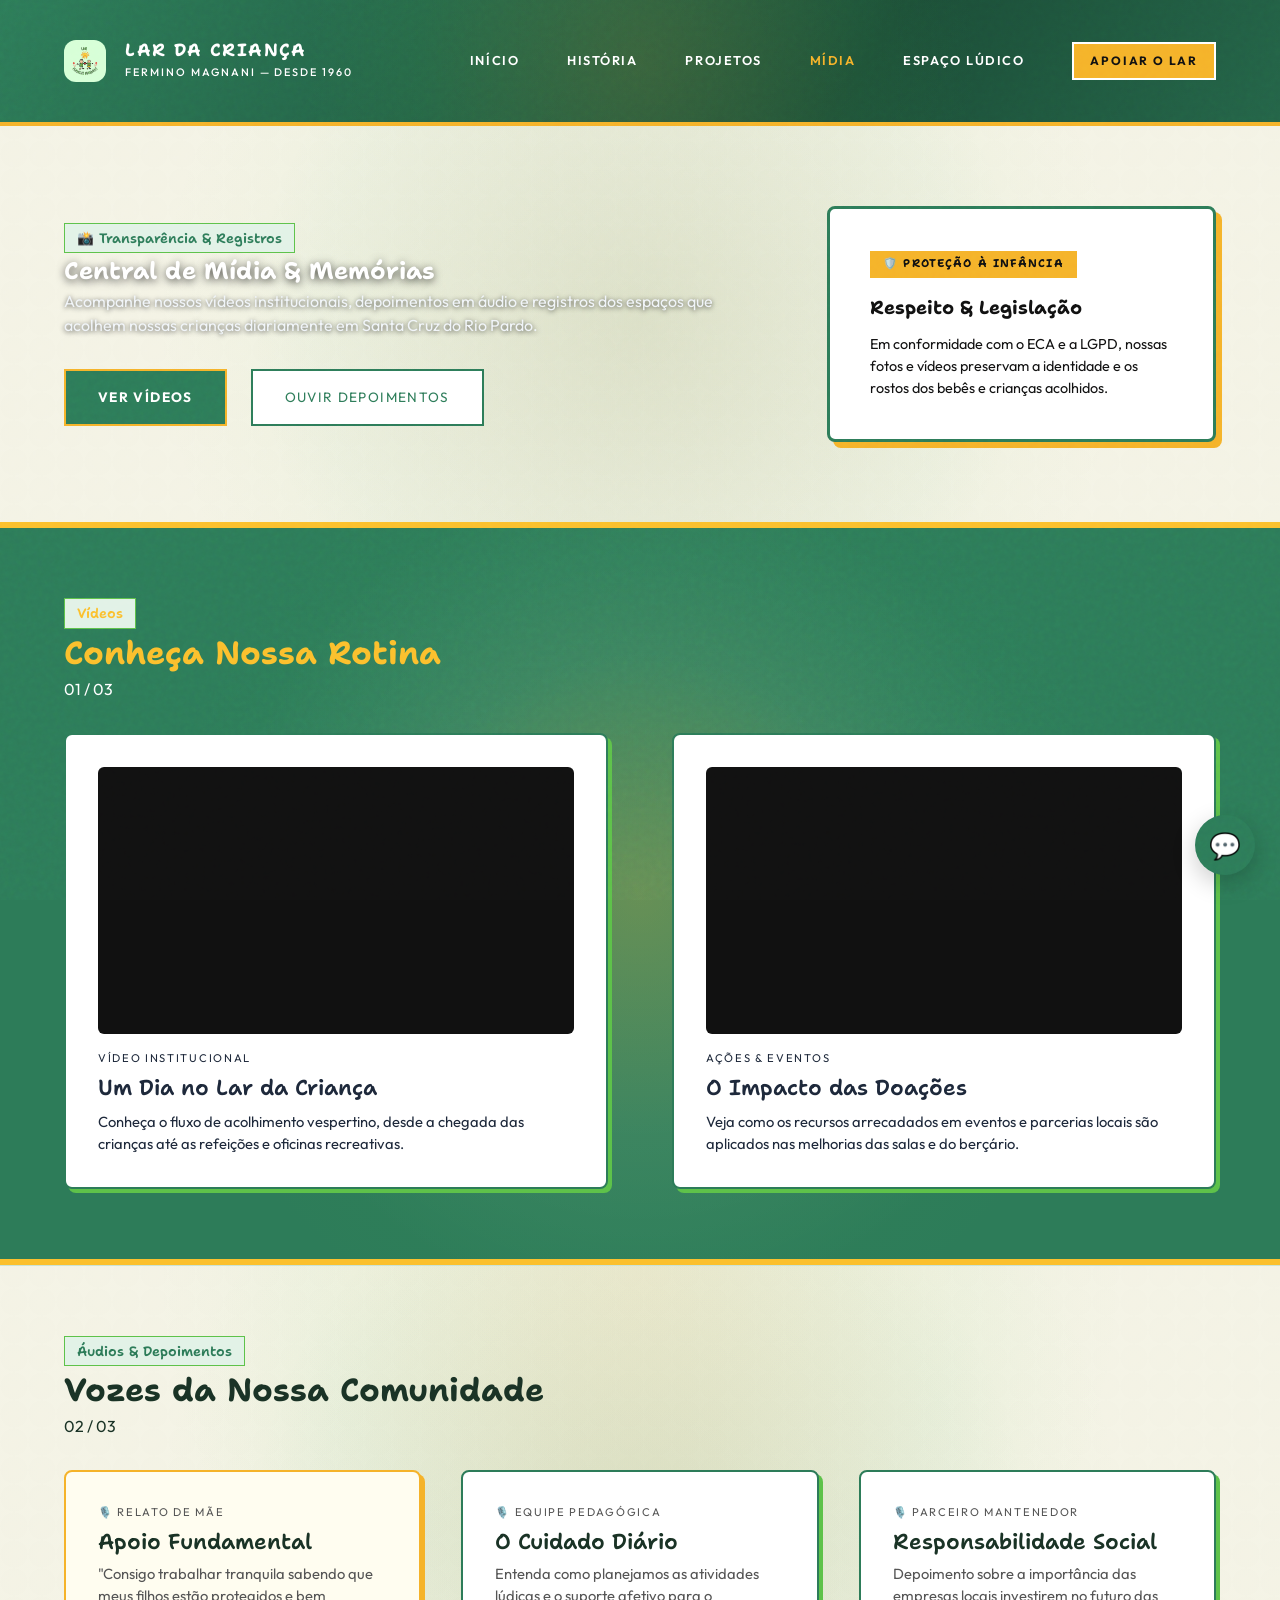
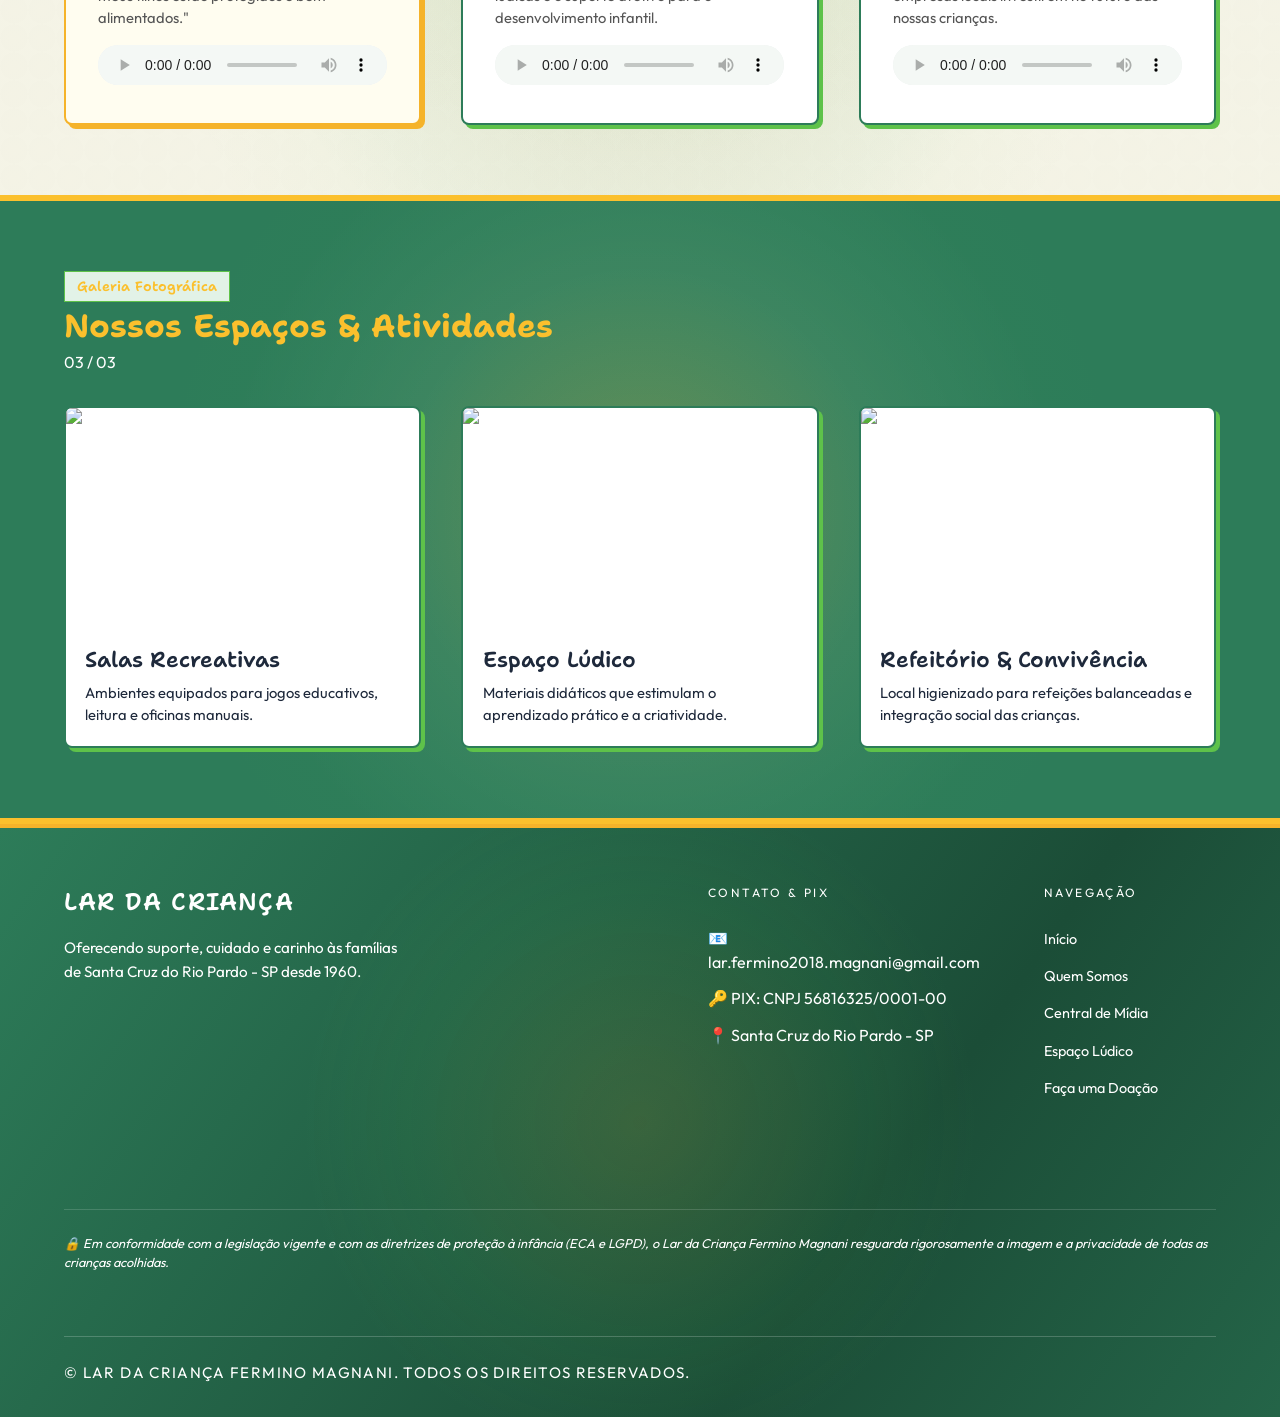
==== commit b1269b55: "final" ====
--- a/galeria.html
+++ b/galeria.html
@@ -174,9 +174,32 @@
     </main>
 
     <!-- WHATSAPP FLUTUANTE -->
-    <a href="https://wa.me/5514998721836" target="_blank" class="whatsapp-float" title="Fale conosco no WhatsApp">
-        <img src="img/wpp.png" alt="WhatsApp">
-    </a>
+    <div class="chat-widget-container">
+    <button id="chat-launcher" class="chat-launcher-btn" aria-label="Abrir chat">
+        <span class="chat-icon">💬</span>
+    </button>    <!-- Botão Flutuante (Launcher) -->
+
+
+    <!-- Janela do Chat -->
+    <div id="chat-box" class="chat-box card-oculto">
+        <div class="chat-header">
+            <div class="chat-header-info">
+                <strong>Assistente Lar Magnani 💚</strong>
+                <small>Tire suas dúvidas e fale conosco</small>
+            </div>
+            <button id="chat-close" class="chat-close-btn">&times;</button>
+        </div>
+
+        <div id="chat-messages" class="chat-messages">
+            <!-- Mensagens são geradas via JS -->
+        </div>
+
+        <div class="chat-footer">
+            <input type="text" id="chat-input" placeholder="Digite aqui..." autocomplete="off" />
+            <button id="chat-send" class="chat-send-btn">➔</button>
+        </div>
+    </div>
+</div>
         <!-- WIDGET VLIBRAS (ACESSIBILIDADE EM LIBRAS) -->
     <div vw class="enabled">
         <div vw-access-button class="active"></div>
--- a/style.css
+++ b/style.css
@@ -1567,3 +1567,1016 @@
 .logo img:hover{
     transform: scale(1.08) !important;
 }
+/* === BORDER-RADIUS SUTIL PARA TODOS OS CARDS === */
+.card-eyrc,
+.hero-right-card,
+.card-voluntario,
+.card,
+details.faq-item {
+    border-radius: 8px !important;
+    overflow: hidden; /* Garante que o conteúdo e fundos internos respeitem as bordas */
+}
+/* SPOTLIGHT + PULSO ORGANICO DE LUZ */
+@keyframes pulsoRespiro {
+    0%, 100% { transform: scale(1); opacity: 0.2; }
+    50% { transform: scale(1.15); opacity: 0.35; }
+}
+
+header,
+footer,
+.footer-eyrc,
+.block-dark,
+.bg-green {
+    position: relative;
+    overflow: hidden;
+    background-color: #1b4d37 !important;
+    background-image: 
+        radial-gradient(
+            450px circle at var(--mouse-x, 50%) var(--mouse-y, 50%),
+            rgba(245, 179, 42, 0.4),
+            transparent 75%
+        ),
+        radial-gradient(circle at 50% 50%, #2d7c59, #1b4d37) !important;
+}
+/* REGRA DE TRANSIÇÃO DAS VARIÁVEIS PARA ANIMAÇÃO SUAVE */
+@property --mouse-x { syntax: '<length-percentage>'; inherits: false; initial-value: 50%; }
+@property --mouse-y { syntax: '<length-percentage>'; inherits: false; initial-value: 50%; }
+@property --orb-opacity { syntax: '<number>'; inherits: false; initial-value: 0.12; }
+
+header,
+footer,
+.footer-eyrc,
+.block-dark,
+.bg-green {
+    background-color: #2d7c59 !important;
+    background-image: 
+        radial-gradient(
+            450px circle at var(--mouse-x, 50%) var(--mouse-y, 50%),
+            rgba(245, 179, 42, var(--orb-opacity, 0.12)),  /* Orbe Âmbar com opacidade dinâmica */
+            rgba(94, 194, 74, calc(var(--orb-opacity, 0.12) * 0.5)) 50%,
+            transparent 75%
+        ),
+        linear-gradient(125deg, #2d7c59, #1b4d37, #2d7c59, #256347) !important;
+    background-size: 100% 100%, 200% 200% !important;
+    transition: --mouse-x 0.6s ease, --mouse-y 0.6s ease, --orb-opacity 0.6s ease;
+}
+/* =========================================================
+   SPOTLIGHT DINÂMICO GLOBAL (SEM DEPENDÊNCIA DE IMAGENS)
+   ========================================================= */
+
+/* Transições suaves para os orbes */
+@property --mouse-x-light { syntax: '<length-percentage>'; inherits: false; initial-value: 50%; }
+@property --mouse-y-light { syntax: '<length-percentage>'; inherits: false; initial-value: 50%; }
+@property --orb-opacity-light { syntax: '<number>'; inherits: false; initial-value: 0.08; }
+
+/* TODAS AS SEÇÕES CLARAS DO SITE TODO */
+body, 
+main,
+section:not(.bg-green):not(.block-dark):not(header):not(footer),
+.hero-eyrc,
+.section-light,
+.card-section {
+    background-image: 
+        radial-gradient(
+            650px circle at var(--mouse-x-light, 50%) var(--mouse-y-light, 50%),
+            rgba(245, 179, 42, var(--orb-opacity-light, 0.08)), /* Orbe Âmbar sutil */
+            rgba(94, 194, 74, calc(var(--orb-opacity-light, 0.08) * 0.4)) 50%,
+            transparent 75%
+        ) !important;
+    transition: --mouse-x-light 0.6s ease, --mouse-y-light 0.6s ease, --orb-opacity-light 0.6s ease;
+}
+/* === ADEQUAÇÃO DE PROPORÇÃO E EXPANSÃO DO FAQ === */
+
+/* 1. Rebalanceia o grid (FAQ ocupa ~60% e Agenda ~40% da largura) */
+.faq-agenda-container,
+.faq-agenda-wrapper,
+.faq-section-grid {
+    display: grid !important;
+    grid-template-columns: 1.4fr 1fr !important;
+    gap: 2.5rem !important;
+    align-items: start;
+}
+
+/* 2. Amplia a presença visual dos cards do FAQ */
+details.faq-item,
+.faq-item {
+    padding: 1.25rem 1.6rem !important;
+    margin-bottom: 1.2rem !important;
+    border-radius: 8px !important;
+    background: #ffffff;
+    border: 1px solid rgba(45, 124, 89, 0.18) !important;
+    box-shadow: 0 4px 15px rgba(0, 0, 0, 0.04);
+}
+
+/* 3. Aumenta a tipografia e destaque dos títulos das perguntas */
+details.faq-item summary,
+.faq-item summary {
+    font-size: 1.15rem !important;
+    font-weight: 700 !important;
+    color: #1b4d37 !important;
+    line-height: 1.4 !important;
+    cursor: pointer;
+}
+
+/* 4. Expande o corpo do texto e espaçamento da resposta */
+details.faq-item p,
+.faq-item .faq-answer {
+    font-size: 1rem !important;
+    line-height: 1.65 !important;
+    color: #444444;
+    margin-top: 0.85rem !important;
+    padding-top: 0.85rem;
+    border-top: 1px dashed rgba(45, 124, 89, 0.15);
+}
+
+/* 5. Ajuste responsivo para tablets e celulares */
+@media (max-width: 992px) {
+    .faq-agenda-container,
+    .faq-agenda-wrapper,
+    .faq-section-grid {
+        grid-template-columns: 1fr !important;
+    }
+}
+/* === EFEITO HOVER NAS PERGUNTAS DO FAQ === */
+details.faq-item,
+.faq-item {
+    transition: transform 0.25s ease, box-shadow 0.25s ease, border-color 0.25s ease !important;
+}
+
+details.faq-item:hover,
+.faq-item:hover {
+    transform: translateY(-3px) !important;
+    border-color: #2d7c59 !important;
+    box-shadow: 0 8px 22px rgba(45, 124, 89, 0.12) !important;
+}
+
+details.faq-item summary,
+.faq-item summary {
+    transition: color 0.2s ease !important;
+}
+
+details.faq-item summary:hover,
+.faq-item summary:hover {
+    color: #2d7c59 !important;
+}
+/* === EFEITO HOVER NAS PERGUNTAS DO FAQ === */
+details.faq-item,
+.faq-item {
+    transition: transform 0.25s ease, box-shadow 0.25s ease, border-color 0.25s ease !important;
+}
+
+details.faq-item:hover,
+.faq-item:hover {
+    transform: translateY(-3px) !important;
+    border-color: #2d7c59 !important;
+    box-shadow: 0 8px 22px rgba(45, 124, 89, 0.12) !important;
+}
+
+details.faq-item summary,
+.faq-item summary {
+    transition: color 0.2s ease !important;
+}
+
+details.faq-item summary:hover,
+.faq-item summary:hover {
+    color: #2d7c59 !important;
+}
+/* === CHATBOT FLUTUANTE === */
+.chat-widget-container {
+    position: fixed;
+    bottom: 25px;
+    right: 25px;
+    z-index: 9999;
+}
+
+.chat-launcher-btn {
+    background: #2d7c59;
+    color: #ffffff;
+    border: none;
+    padding: 0.85rem 1.4rem;
+    border-radius: 8px !important;
+    display: flex;
+    align-items: center;
+    gap: 0.6rem;
+    font-weight: 700;
+    cursor: pointer;
+    box-shadow: 0 8px 25px rgba(0, 0, 0, 0.2);
+    transition: transform 0.25s ease, background-color 0.25s ease;
+}
+
+.chat-launcher-btn:hover {
+    background: #1b4d37;
+    transform: translateY(-3px);
+}
+
+.chat-box {
+    position: absolute;
+    bottom: 70px;
+    right: 0;
+    width: 350px;
+    height: 480px;
+    background: #ffffff;
+    border: 2px solid rgba(45, 124, 89, 0.2);
+    border-radius: 8px !important;
+    box-shadow: 0 12px 35px rgba(0, 0, 0, 0.15);
+    display: flex;
+    flex-direction: column;
+    overflow: hidden;
+    transition: all 0.3s ease;
+}
+
+.chat-header {
+    background: #2d7c59;
+    color: #ffffff;
+    padding: 1rem;
+    display: flex;
+    justify-content: space-between;
+    align-items: center;
+}
+
+.chat-header-info strong { display: block; font-size: 0.95rem; }
+.chat-header-info small { opacity: 0.85; font-size: 0.75rem; }
+
+.chat-close-btn {
+    background: transparent;
+    border: none;
+    color: #ffffff;
+    font-size: 1.5rem;
+    cursor: pointer;
+}
+
+.chat-messages {
+    flex: 1;
+    padding: 1rem;
+    overflow-y: auto;
+    display: flex;
+    flex-direction: column;
+    gap: 0.75rem;
+    background: #fdfbf7;
+}
+
+.msg {
+    max-width: 80%;
+    padding: 0.7rem 1rem;
+    border-radius: 8px !important;
+    font-size: 0.9rem;
+    line-height: 1.4;
+}
+
+.msg-bot {
+    background: #e8f4ed;
+    color: #1b4d37;
+    align-self: flex-start;
+    border-left: 3px solid #2d7c59;
+}
+
+.msg-user {
+    background: #f5b32a;
+    color: #1b4d37;
+    font-weight: 600;
+    align-self: flex-end;
+}
+
+.chat-footer {
+    padding: 0.75rem;
+    background: #ffffff;
+    border-top: 1px solid #eee;
+    display: flex;
+    gap: 0.5rem;
+}
+
+.chat-footer input {
+    flex: 1;
+    padding: 0.6rem 0.8rem;
+    border: 1px solid #ccc;
+    border-radius: 8px !important;
+    outline: none;
+}
+
+.chat-send-btn {
+    background: #2d7c59;
+    color: #ffffff;
+    border: none;
+    padding: 0 1rem;
+    border-radius: 8px !important;
+    cursor: pointer;
+    font-weight: bold;
+}
+/* === BOTÃO FLUTUANTE REDONDO E RETRÁTIL === */
+.chat-widget-container {
+    position: fixed;
+    bottom: 25px;
+    right: 25px;
+    z-index: 9999;
+}
+
+/* Botão Redondo Compacto */
+.chat-launcher-btn {
+    width: 60px;
+    height: 60px;
+    border-radius: 50% !important;
+    background: #2d7c59;
+    color: #ffffff;
+    border: none;
+    display: flex;
+    align-items: center;
+    justify-content: center;
+    cursor: pointer;
+    box-shadow: 0 8px 25px rgba(0, 0, 0, 0.2);
+    transition: transform 0.3s cubic-bezier(0.175, 0.885, 0.32, 1.27), background-color 0.25s ease, width 0.3s ease;
+    padding: 0;
+    overflow: hidden;
+}
+
+.chat-icon {
+    font-size: 1.6rem;
+    transition: transform 0.3s ease;
+}
+
+/* Efeito ao passar o mouse (Elevação e Pulso) */
+.chat-launcher-btn:hover {
+    background: #1b4d37;
+    transform: scale(1.1);
+}
+
+/* Animação quando o chat estiver aberto (Gira e muda para 'X') */
+.chat-launcher-btn.active .chat-icon {
+    transform: rotate(180deg);
+}
+
+/* Posicionamento da Janela em relação ao Botão Redondo */
+.chat-box {
+    position: absolute;
+    bottom: 75px;
+    right: 0;
+    width: 350px;
+    height: 480px;
+    background: #ffffff;
+    border: 2px solid rgba(45, 124, 89, 0.2);
+    border-radius: 12px !important;
+    box-shadow: 0 12px 35px rgba(0, 0, 0, 0.18);
+    display: flex;
+    flex-direction: column;
+    overflow: hidden;
+    transition: opacity 0.3s ease, transform 0.3s ease;
+}
+
+.chat-box.card-oculto {
+    display: none !important;
+}
+/* === ANIMAÇÃO DE SURGIMENTO SUAVE (SLIDE-UP) DO CHAT === */
+.chat-box {
+    position: absolute;
+    bottom: 75px;
+    right: 0;
+    width: 350px;
+    height: 480px;
+    background: #ffffff;
+    border: 2px solid rgba(45, 124, 89, 0.2);
+    border-radius: 12px !important;
+    box-shadow: 0 12px 35px rgba(0, 0, 0, 0.18);
+    display: flex;
+    flex-direction: column;
+    overflow: hidden;
+
+    /* Estado Aberto (Visível) */
+    opacity: 1;
+    transform: translateY(0) scale(1);
+    visibility: visible;
+    pointer-events: all;
+
+    /* Transição fluida de elevação */
+    transition: opacity 0.35s cubic-bezier(0.16, 1, 0.3, 1),
+                transform 0.35s cubic-bezier(0.16, 1, 0.3, 1),
+                visibility 0.35s ease;
+}
+
+/* Estado Oculto (Deslocado 25px para baixo e transparente) */
+.chat-box.card-oculto {
+    display: flex !important; /* Mantém na árvore DOM para permitir a animação */
+    opacity: 0;
+    transform: translateY(25px) scale(0.95);
+    visibility: hidden;
+    pointer-events: none;
+}
+
+/* === CATÁLOGO PIX INTERATIVO === */
+.pix-catalogo-section {
+    padding: 4rem 1.5rem;
+    display: flex;
+    justify-content: center;
+}
+
+.pix-container {
+    max-width: 1100px;
+    width: 100%;
+    text-align: center;
+}
+
+.pix-grid {
+    display: grid;
+    grid-template-columns: repeat(auto-fit, minmax(240px, 1fr));
+    gap: 1.5rem;
+    margin-top: 2.5rem;
+}
+
+.pix-card {
+    background: #ffffff;
+    border: 2px solid rgba(45, 124, 89, 0.15);
+    border-radius: 8px !important;
+    padding: 2rem 1.5rem;
+    display: flex;
+    flex-direction: column;
+    align-items: center;
+    position: relative;
+    box-shadow: 0 6px 20px rgba(0, 0, 0, 0.04);
+    transition: transform 0.3s ease, box-shadow 0.3s ease, border-color 0.3s ease;
+}
+
+.pix-card:hover {
+    transform: translateY(-6px);
+    border-color: #2d7c59;
+    box-shadow: 0 12px 28px rgba(45, 124, 89, 0.15);
+}
+
+.pix-card.destacado {
+    border-color: #f5b32a;
+    background: linear-gradient(180deg, #ffffff 0%, #fffdf7 100%);
+}
+
+.pix-card-icon {
+    font-size: 2.8rem;
+    margin-bottom: 0.5rem;
+}
+
+.pix-card-badge {
+    font-size: 0.75rem;
+    font-weight: 700;
+    text-transform: uppercase;
+    background: #e8f4ed;
+    color: #2d7c59;
+    padding: 0.25rem 0.6rem;
+    border-radius: 8px !important;
+    margin-bottom: 0.8rem;
+}
+
+.badge-ouro {
+    background: rgba(245, 179, 42, 0.2);
+    color: #b87c00;
+}
+
+.pix-card h3 {
+    color: #1b4d37;
+    font-size: 1.15rem;
+    margin: 0 0 0.5rem 0;
+}
+
+.pix-card-desc {
+    font-size: 0.88rem;
+    color: #666;
+    line-height: 1.4;
+    flex-grow: 1;
+    margin-bottom: 1.2rem;
+}
+
+.pix-card-valor {
+    font-size: 1.8rem;
+    font-weight: 800;
+    color: #2d7c59;
+    margin-bottom: 1rem;
+}
+
+.btn-copiar-pix {
+    width: 100%;
+    background: #2d7c59;
+    color: #ffffff;
+    border: none;
+    padding: 0.75rem 1rem;
+    border-radius: 8px !important;
+    font-weight: 700;
+    font-size: 0.9rem;
+    cursor: pointer;
+    transition: background-color 0.2s ease, transform 0.15s ease;
+}
+
+.btn-copiar-pix:hover {
+    background: #1b4d37;
+}
+
+.btn-copiar-pix:active {
+    transform: scale(0.97);
+}
+
+.btn-ouro {
+    background: #f5b32a;
+    color: #1b4d37;
+}
+
+.btn-ouro:hover {
+    background: #e09f19;
+}
+
+/* === NOTIFICAÇÃO TOAST === */
+.pix-toast {
+    position: fixed;
+    bottom: 30px;
+    left: 50%;
+    transform: translateX(-50%) translateY(100px);
+    background: #1b4d37;
+    color: #ffffff;
+    padding: 1rem 1.5rem;
+    border-radius: 8px !important;
+    border-left: 5px solid #f5b32a;
+    box-shadow: 0 10px 30px rgba(0, 0, 0, 0.25);
+    display: flex;
+    align-items: center;
+    gap: 0.8rem;
+    z-index: 10000;
+    opacity: 0;
+    visibility: hidden;
+    transition: all 0.35s cubic-bezier(0.175, 0.885, 0.32, 1.27);
+}
+
+.pix-toast.ativo {
+    opacity: 1;
+    visibility: visible;
+    transform: translateX(-50%) translateY(0);
+}
+
+.toast-icon { font-size: 1.5rem; }
+.toast-text { text-align: left; }
+.toast-text strong { display: block; font-size: 0.95rem; color: #f5b32a; }
+.toast-text small { font-size: 0.8rem; opacity: 0.9; }
+/* Container do QR Code Visual */
+.pix-qrcode {
+    background: #ffffff;
+    padding: 0.6rem;
+    border: 1px solid rgba(45, 124, 89, 0.2);
+    border-radius: 8px !important;
+    margin: 0.8rem 0;
+    box-shadow: 0 2px 8px rgba(0, 0, 0, 0.04);
+}
+
+.pix-qrcode img {
+    width: 140px;
+    height: 140px;
+    display: block;
+    border-radius: 4px;
+}
+
+.hero-eyrc {
+    width: 100% !important;
+    max-width: 100% !important;
+    margin: 0 !important;
+    padding: 80px 5% !important;
+    box-sizing: border-box !important;
+    /* Imagem ajustada para ambiente de creche/atividades infantis */
+    background-image: linear-gradient(rgba(0, 0, 0, 0.55), rgba(0, 0, 0, 0.55)), 
+                      url('https://unsplash.com/pt-br/fotografias/as-criancas-sentam-se-e-assistem-a-algo-juntas-vLouBJJ3fHs') !important;
+    background-size: cover !important;
+    background-position: center !important;
+    background-repeat: no-repeat !important;
+}
+
+/* Legibilidade do texto da esquerda */
+.hero-left h2 {
+    color: #ffffff !important;
+    text-shadow: 0 2px 8px rgba(0, 0, 0, 0.7);
+}
+
+.hero-left p {
+    color: #f1f5f9 !important;
+    text-shadow: 0 1px 5px rgba(0, 0, 0, 0.7);
+}
+
+/* --- CARROSSEL HORIZONTAL DE FOTOS (TAMANHO AMPLIADO) --- */
+.secao-carrossel-compacto {
+    width: 100% !important;
+    max-width: 1300px !important;
+    margin: 50px auto !important;
+    padding: 0 20px !important;
+    box-sizing: border-box !important;
+}
+
+.carrossel-header h3 {
+    font-size: 1.6rem !important;
+    color: #1b4332 !important;
+    margin-top: 6px !important;
+}
+
+/* Mantém o trilho na horizontal com mais espaço */
+.carrossel-trilho {
+    display: flex !important;
+    gap: 20px !important;
+    overflow-x: auto !important;
+    scroll-snap-type: x mandatory !important;
+    padding-bottom: 16px !important;
+    scrollbar-width: thin;
+    scrollbar-color: #2d6a4f #f1f5f9;
+}
+
+.carrossel-trilho::-webkit-scrollbar {
+    height: 8px;
+}
+
+.carrossel-trilho::-webkit-scrollbar-thumb {
+    background: #2d6a4f;
+    border-radius: 8px;
+}
+
+/* Dimensões ampliadas dos cards mantendo a horizontalidade */
+.card-foto-horizontal {
+    flex: 0 0 420px !important; /* Largura expandida para 420px */
+    height: 280px !important;   /* Altura expandida para 280px */
+    position: relative;
+    border-radius: 8px !important;
+    overflow: hidden;
+    scroll-snap-align: start;
+    box-shadow: 0 8px 20px rgba(0, 0, 0, 0.12);
+    border: 1px solid #e2e8f0;
+}
+
+.card-foto-horizontal img {
+    width: 100%;
+    height: 100%;
+    object-fit: cover;
+    transition: transform 0.4s ease;
+}
+
+.card-foto-horizontal:hover img {
+    transform: scale(1.06);
+}
+
+.card-foto-overlay {
+    position: absolute;
+    bottom: 0;
+    left: 0;
+    right: 0;
+    padding: 20px;
+    background: linear-gradient(transparent, rgba(15, 23, 42, 0.9));
+    color: #ffffff;
+}
+
+.badge-foto {
+    background: #d97706 !important;
+    color: #ffffff !important;
+    font-size: 0.8rem !important;
+    font-weight: 700 !important;
+    padding: 4px 12px !important;
+    border-radius: 4px !important;
+    text-transform: uppercase;
+}
+
+.card-foto-overlay p {
+    margin: 8px 0 0 0 !important;
+    font-size: 1.05rem !important;
+    font-weight: 600 !important;
+    line-height: 1.3;
+}
+
+
+/* ==========================================
+   RESET GLOBAL (ELIMINA BORDAS E ESPAÇOS SOBRANDO)
+   ========================================== */
+
+html, body {
+    margin: 0 !important;
+    padding: 0 !important;
+    width: 100% !important;
+    overflow-x: hidden !important;
+    box-sizing: border-box !important;
+}
+
+*, *::before, *::after {
+    box-sizing: inherit;
+}
+
+/* ==========================================
+   SEÇÕES EM LARGURA TOTAL E ALTERNÂNCIA #2d7c59
+   ========================================== */
+
+section {
+    position: relative;
+    overflow: hidden;
+    width: 100% !important;
+    max-width: 100% !important;
+    margin: 0 !important;
+    padding: 70px 5% !important;
+    box-sizing: border-box !important;
+}
+
+/* Blocos pares em verde institucional (#2d7c59) */
+section:nth-of-type(even) {
+    background-color: #2d7c59 !important;
+    color: #ffffff !important;
+}
+
+section:nth-of-type(even) h1,
+section:nth-of-type(even) h2,
+section:nth-of-type(even) h3 {
+    color: #ffffff !important;
+}
+
+section:nth-of-type(even) p {
+    color: #f0fdf4 !important;
+}
+
+/* Cards internos adaptados ao novo verde */
+section:nth-of-type(even) .card-recado,
+section:nth-of-type(even) .pix-card,
+section:nth-of-type(even) .card-foto-horizontal {
+    background-color: #215e43 !important;
+    border: 1px solid #3ca878 !important;
+    color: #ffffff !important;
+}
+
+section:nth-of-type(even) .nuvem-container {
+    background: #215e43 !important;
+    border-color: #3ca878 !important;
+}
+
+section:nth-of-type(even) .nuvem-container h3 {
+    color: #ffffff !important;
+}
+
+/* ==========================================
+   EFEITO LUZ DO MOUSE (SPOTLIGHT ADAPTADO)
+   ========================================== */
+
+/* Luz suave nas seções claras */
+section:nth-of-type(odd)::before {
+    content: "";
+    position: absolute;
+    inset: 0;
+    background: radial-gradient(
+        600px circle at var(--mouse-x, 50%) var(--mouse-y, 50%),
+        rgba(45, 124, 89, 0.12),
+        transparent 65%
+    );
+    pointer-events: none;
+    z-index: 1;
+}
+
+/* Brilho aquecido nas seções verdes */
+section:nth-of-type(even)::before {
+    content: "";
+    position: absolute;
+    inset: 0;
+    background: radial-gradient(
+        600px circle at var(--mouse-x, 50%) var(--mouse-y, 50%),
+        rgba(255, 200, 87, 0.22),
+        rgba(255, 255, 255, 0.05) 40%,
+        transparent 70%
+    );
+    pointer-events: none;
+    z-index: 1;
+}
+
+/* Garante que textos e componentes fiquem sobre o brilho */
+section > * {
+    position: relative;
+    z-index: 2;
+}
+
+/* --- CORREÇÃO DE PREENCHIMENTO TOTAL DO CARROSSEL --- */
+.secao-carrossel-compacto {
+    width: 100% !important;
+    max-width: 100% !important;
+    margin: 0 !important;
+    padding: 60px 5% !important;
+    box-sizing: border-box !important;
+}
+
+/* Centraliza o cabeçalho e as fotos dentro do bloco expandido */
+.carrossel-header,
+.carrossel-trilho {
+    max-width: 1300px !important;
+    margin-left: auto !important;
+    margin-right: auto !important;
+}
+
+/* =========================================================
+   AJUSTE DE CORES DE TEXTO (SEÇÕES VERDES)
+   ========================================================= */
+
+/* 1. TÍTULOS E TAGS NO FUNDO VERDE: AMARELO */
+section:nth-of-type(even) h1,
+section:nth-of-type(even) h2,
+section:nth-of-type(even) h3,
+section:nth-of-type(even) h4,
+section:nth-of-type(even) .eyrc-tag,
+section:nth-of-type(even) .badge-accent,
+section:nth-of-type(even) [class*="tag"] {
+    color: #fbc02d !important; /* Amarelo reluzente */
+}
+
+/* 2. TEXTOS DIRETO NO FUNDO VERDE: BRANCO */
+section:nth-of-type(even) p,
+section:nth-of-type(even) span,
+section:nth-of-type(even) blockquote,
+section:nth-of-type(even) cite,
+section:nth-of-type(even) small {
+    color: #ffffff !important; /* Branco de alto contraste */
+}
+
+/* 3. TEXTOS DENTRO DOS CARDS EXISTENTES (BRANCOS): ESCURO */
+section:nth-of-type(even) [class*="card"] h1,
+section:nth-of-type(even) [class*="card"] h2,
+section:nth-of-type(even) [class*="card"] h3,
+section:nth-of-type(even) [class*="card"] h4,
+section:nth-of-type(even) [class*="card"] p,
+section:nth-of-type(even) [class*="card"] span,
+section:nth-of-type(even) [class*="card"] cite,
+section:nth-of-type(even) [class*="card"] small,
+section:nth-of-type(even) [class*="card"] blockquote {
+    color: #1e293b !important; /* Grafite escuro para leitura no fundo branco */
+}
+
+/* EXCEÇÃO: Preserva as legendas internas do carrossel de fotos */
+section:nth-of-type(even) .card-foto-horizontal p,
+section:nth-of-type(even) .card-foto-horizontal span {
+    color: #ffffff !important;
+}
+
+/* =========================================================
+   FUNDOS BRANCOS NOS CARDS INDIVIDUAIS DE APOIO E VOLUNTARIADO
+   ========================================================= */
+
+/* Aplica fundo branco a todos os cards de opções e contêineres de itens */
+section:nth-of-type(even) .pix-card > div,
+section:nth-of-type(even) .pix-card > div,
+section:nth-of-type(even) .pix-card,
+section:nth-of-type(even) .pix-card,
+section:nth-of-type(even) .pix-card,
+section:nth-of-type(even) .pix-card,
+section:nth-of-type(even) .card-dark-action {
+    background-color: #ffffff !important;
+    background: #ffffff !important;
+    border-radius: 8px !important;
+    border: 1px solid #cbd5e1 !important;
+    padding: 24px !important;
+    box-shadow: 0 4px 12px rgba(0, 0, 0, 0.08) !important;
+}
+
+/* Garante a cor escura de leitura para títulos e textos dentro desses cards */
+section:nth-of-type(even) .pix-card > div *,
+section:nth-of-type(even) .pix-card > div *,
+section:nth-of-type(even) .pix-card *,
+section:nth-of-type(even) .pix-card *,
+section:nth-of-type(even) .pix-card *,
+section:nth-of-type(even) .pix-card *,
+section:nth-of-type(even) .card-dark-action * {
+    color: #1e293b !important;
+}
+
+/* Preserva a cor do texto e o estilo dos botões principais nos cards */
+section:nth-of-type(even) .btn-primary-eyrc,
+section:nth-of-type(even) button:not(.btn-outline-eyrc) {
+    color: #ffffff !important;
+}
+
+/* =========================================================
+   ESTILIZAÇÃO ESPECÍFICA: STATS GRID
+   ========================================================= */
+
+/* Remove fundos de card para integrá-los diretamente ao bloco da seção */
+.stats-grid-eyrc .stat-card {
+    background: transparent !important;
+    border: none !important;
+    box-shadow: none !important;
+    padding: 10px !important;
+}
+
+/* 1. NÚMEROS GRANDE (.stat-num): AMARELO */
+.stats-grid-eyrc .stat-num {
+    color: #fbc02d !important;
+    font-size: 2.8rem !important;
+    font-weight: 800 !important;
+    display: block !important;
+    line-height: 1 !important;
+    margin-bottom: 6px !important;
+}
+
+/* 2. TÍTULO (.stat-title): AMARELO */
+.stats-grid-eyrc .stat-title {
+    color: #fbc02d !important;
+    font-size: 1.15rem !important;
+    font-weight: 700 !important;
+    display: block !important;
+    margin-bottom: 8px !important;
+}
+
+/* 3. PARÁGRAFO (<p>): BRANCO */
+.stats-grid-eyrc .stat-card p {
+    color: #ffffff !important;
+    font-size: 0.95rem !important;
+    line-height: 1.4 !important;
+    margin: 0 !important;
+    opacity: 0.95 !important;
+}
+
+/* =========================================================
+   DESFAZ A REGRA GENÉRICA DE CARDS E APLICA AS CORES CORRETAS
+   ========================================================= */
+
+/* 1. Remove o fundo e bordas brancas herdados do selector [class*="card"] */
+section .stats-grid-eyrc .stat-card,
+section:nth-of-type(even) .stats-grid-eyrc .stat-card,
+section:nth-of-type(odd) .stats-grid-eyrc .stat-card {
+    background: transparent !important;
+    background-color: transparent !important;
+    border: none !important;
+    box-shadow: none !important;
+}
+
+/* 2. NÚMEROS E TÍTULOS: AMARELO (#fbc02d) */
+section .stats-grid-eyrc .stat-card .stat-num,
+section .stats-grid-eyrc .stat-card .stat-title,
+section:nth-of-type(even) .stats-grid-eyrc .stat-card .stat-num,
+section:nth-of-type(even) .stats-grid-eyrc .stat-card .stat-title,
+section:nth-of-type(odd) .stats-grid-eyrc .stat-card .stat-num,
+section:nth-of-type(odd) .stats-grid-eyrc .stat-card .stat-title {
+    color: #fbc02d !important;
+}
+
+/* 3. PARÁGRAFO: BRANCO (#ffffff) */
+section .stats-grid-eyrc .stat-card p,
+section:nth-of-type(even) .stats-grid-eyrc .stat-card p,
+section:nth-of-type(odd) .stats-grid-eyrc .stat-card p {
+    color: #ffffff !important;
+}
+
+/* =========================================================
+   BORDAS SUPERIOR E INFERIOR AMARELAS (SEÇÕES VERDES)
+   ========================================================= */
+
+section:nth-of-type(even) {
+    border-top: 6px solid #fbc02d !important;
+    border-bottom: 6px solid #fbc02d !important;
+}
+
+/* =========================================================
+   TEXTURA GRANULADA GLOBAL (EFFECTO NOISE / ELEGÂNCIA)
+   ========================================================= */
+
+body::after {
+    content: "";
+    position: fixed;
+    top: 0;
+    left: 0;
+    width: 100vw;
+    height: 100vh;
+    background-image: url("data:image/svg+xml,%3Csvg viewBox='0 0 200 200' xmlns='http://www.w3.org/2000/svg'%3E%3Cfilter id='noiseFilter'%3E%3CfeTurbulence type='fractalNoise' baseFrequency='0.8' numOctaves='3' stitchTiles='stitch'/%3E%3C/filter%3E%3Crect width='100%25' height='100%25' filter='url(%23noiseFilter)' opacity='0.18'/%3E%3C/svg%3E");
+    pointer-events: none;
+    z-index: 9999;
+    mix-blend-mode: overlay;
+    opacity: 0.45;
+}
+
+/* =========================================================
+   BORDA DE DESTAQUE NOS CARDS DE DOAÇÃO (PIX & AÇÃO)
+   ========================================================= */
+
+.pix-card,
+.card-dark-action {
+    border: 2px solid #fbc02d !important; /* Borda amarela em destaque */
+    box-shadow: 0 6px 18px rgba(0, 0, 0, 0.15) !important;
+    transition: transform 0.2s ease, box-shadow 0.2s ease, border-color 0.2s ease !important;
+}
+
+/* Efeito sutil ao passar o mouse para dar interatividade */
+.pix-card:hover,
+.card-dark-action:hover {
+    transform: translateY(-3px) !important;
+    box-shadow: 0 10px 22px rgba(0, 0, 0, 0.5) !important;
+}
+
+
+
+/* =========================================================
+   SOMBRA VERDE NOS CARDS DA SEÇÃO DE DOAÇÕES E APOIO
+   ========================================================= */
+
+/* Aplica a sombra verde padronizada com a seção de depoimentos */
+.pix-card,
+.card-dark-action,
+.card-doacao,
+.card-opcao,
+.card-necessidade,
+.card-voluntario,
+[class*="pix"] {
+    box-shadow: 0 8px 24px rgba(45, 124, 89, 0.22) !important;
+    transition: transform 0.25s ease, box-shadow 0.25s ease !important;
+}
+
+/* Intensifica a sombra verde e eleva o card no efeito hover */
+.pix-card:hover,
+.card-dark-action:hover,
+.card-doacao:hover,
+.card-opcao:hover,
+.card-necessidade:hover,
+.card-voluntario:hover,
+[class*="pix"]:hover {
+    transform: translateY(-4px) !important;
+    box-shadow: 0 12px 30px rgba(45, 124, 89, 0.35) !important;
+}
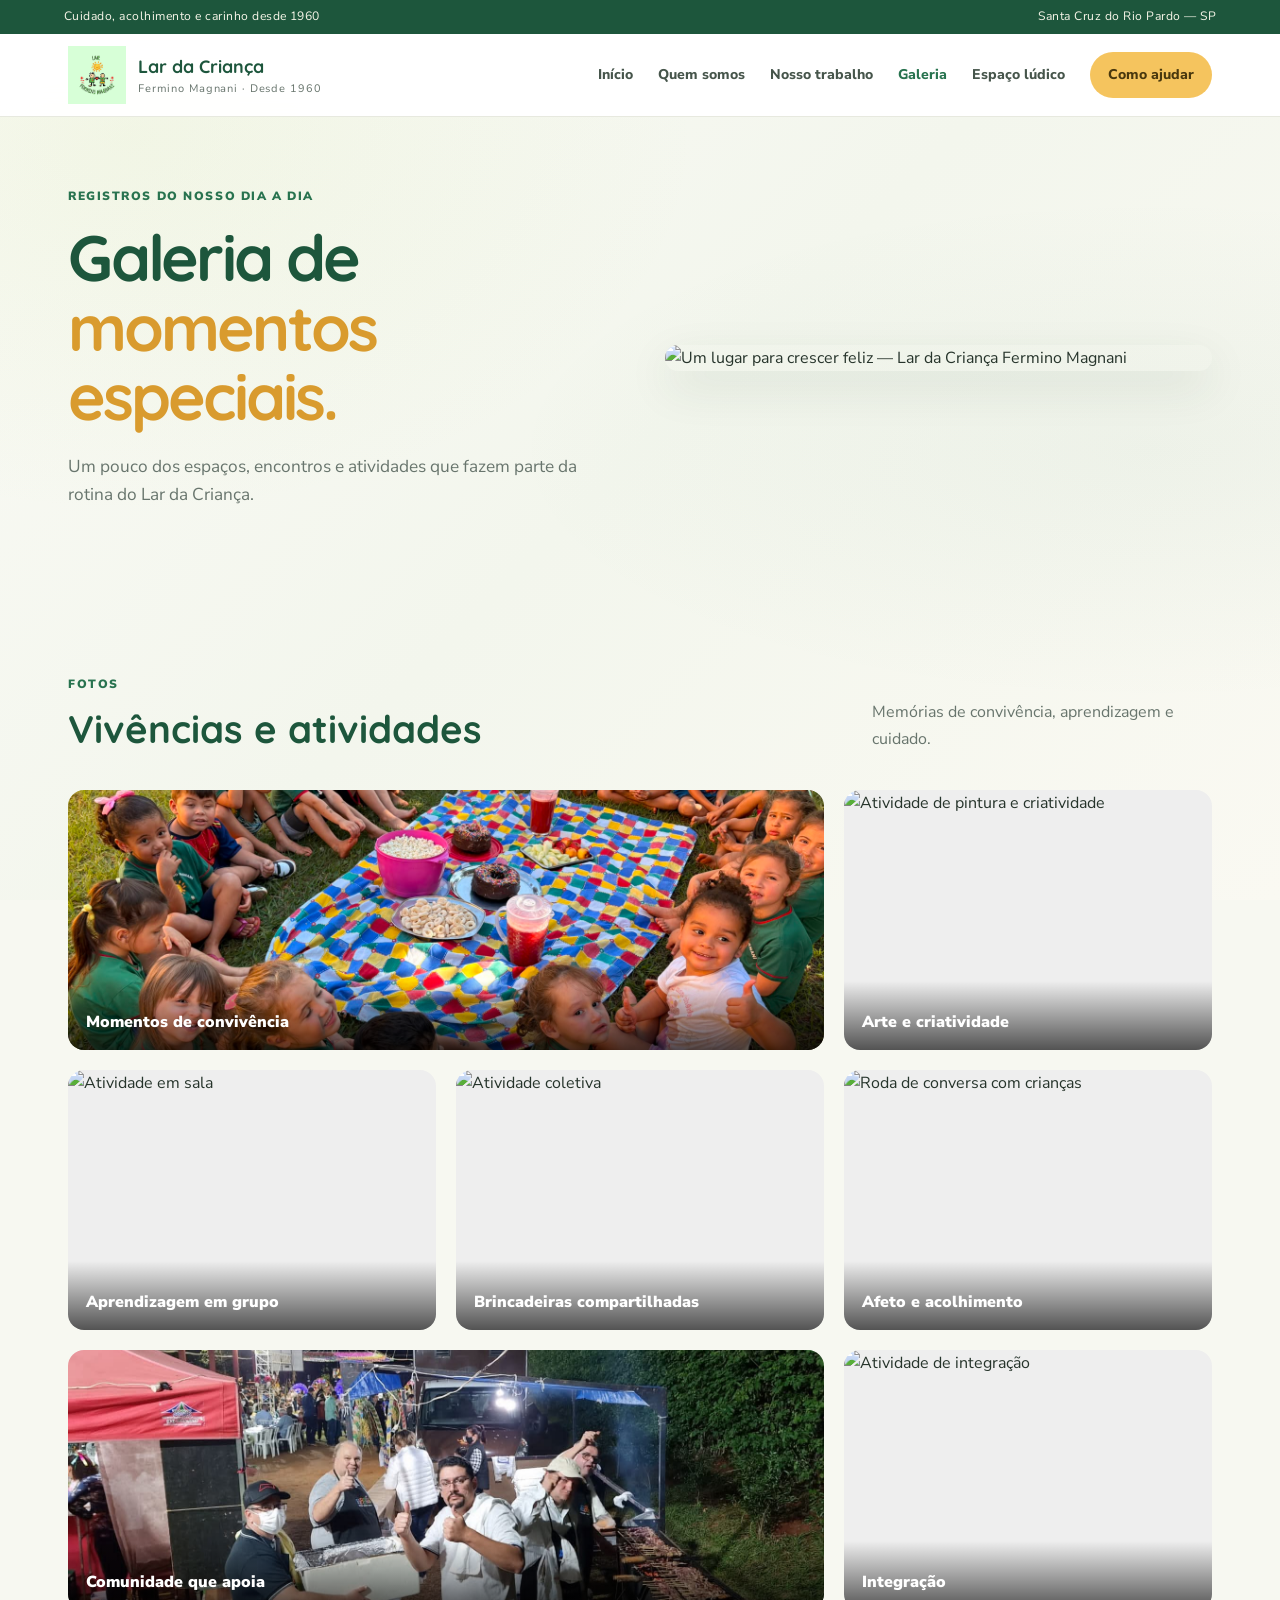
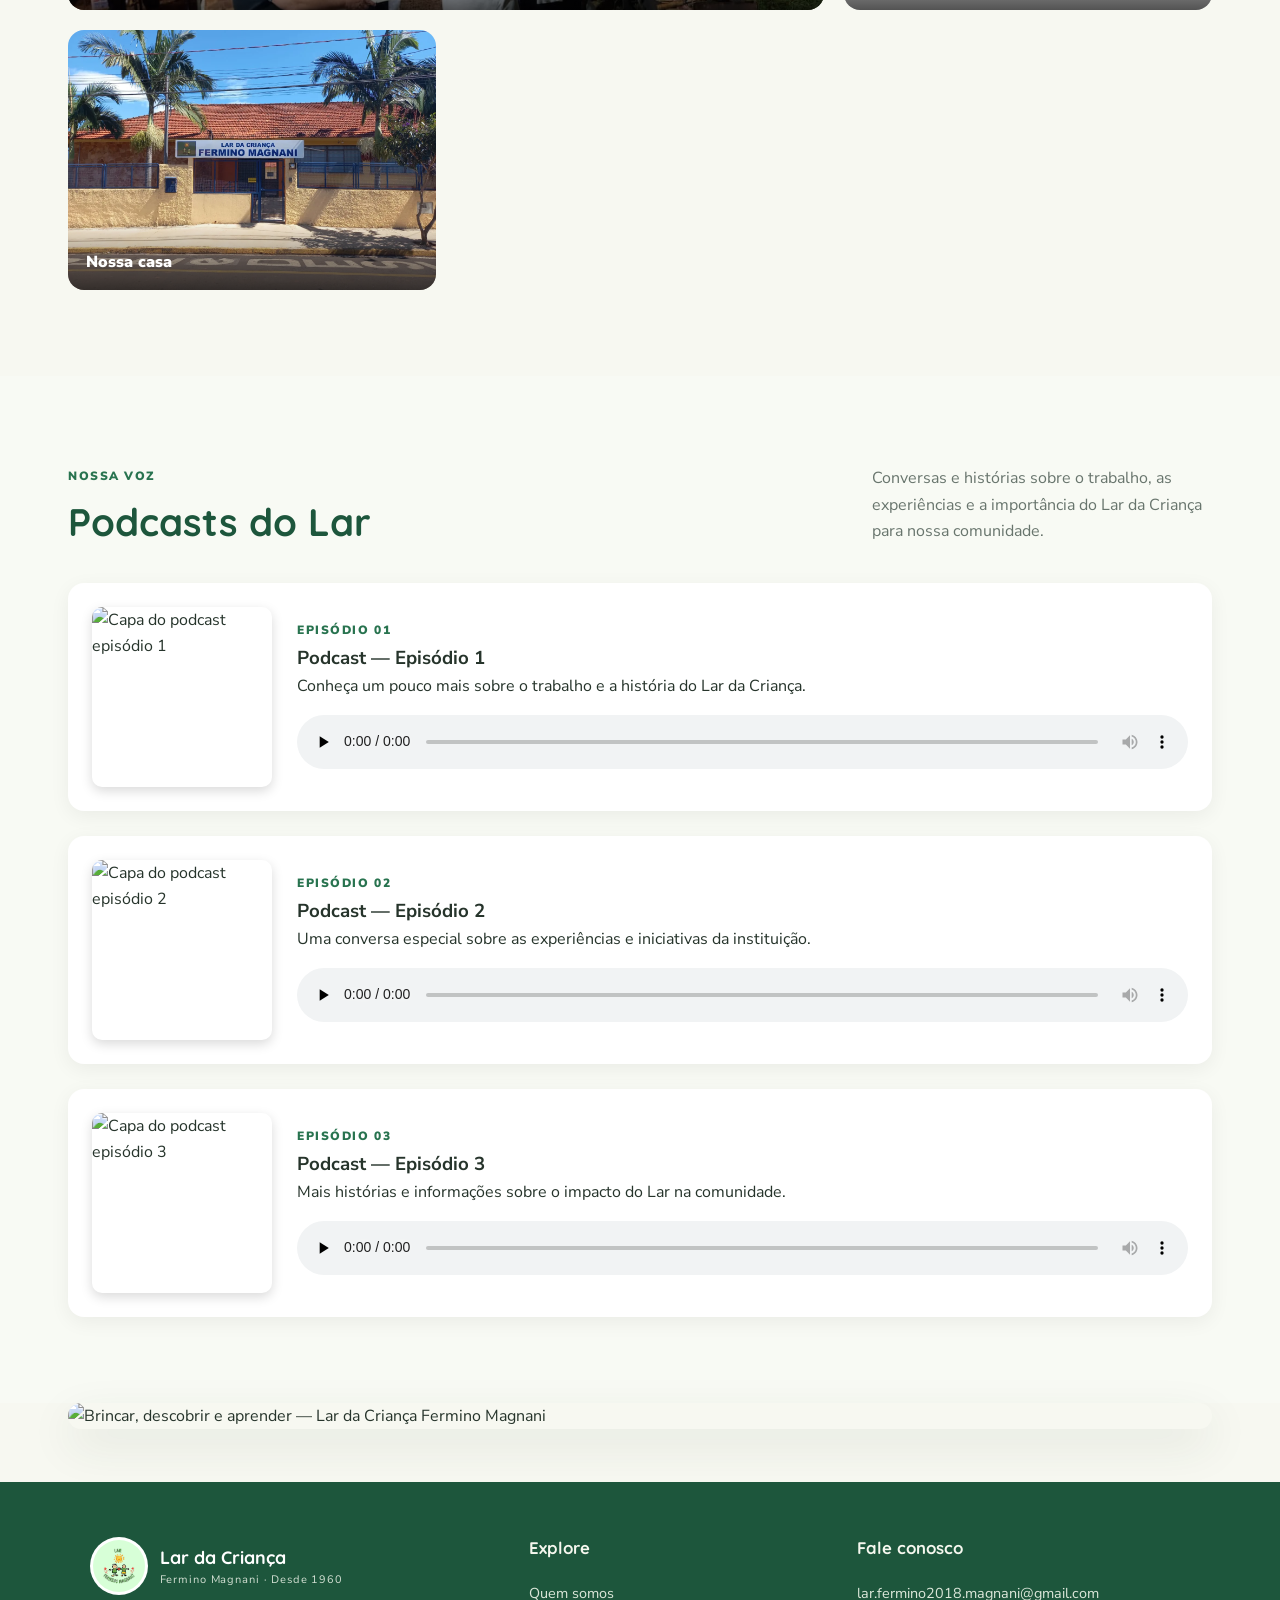
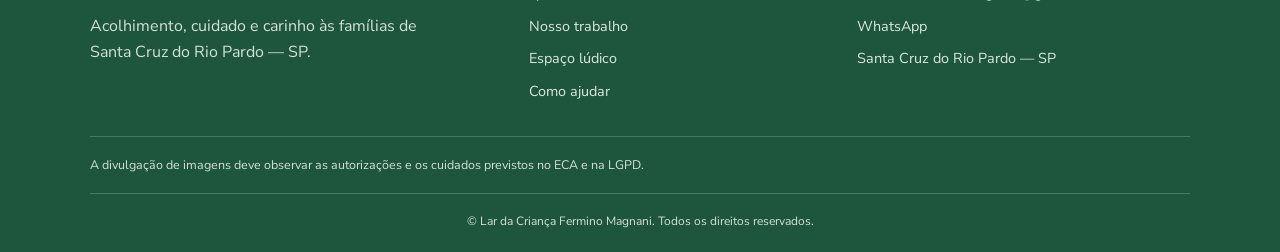
==== commit a22933f3: "Add files via upload" ====
--- a/galeria.html
+++ b/galeria.html
@@ -1,264 +1,283 @@
-<!DOCTYPE html>
-<html lang="pt-BR">
-<head>
-    <meta charset="UTF-8">
-    <meta name="viewport" content="width=device-width, initial-scale=1.0">
-    <title>Central de Mídia — Lar da Criança Fermino Magnani</title>
-    <link rel="stylesheet" href="style.css">
-</head>
-<body>
-
-    <!-- BANNER DE AVISO TOPO -->
-    <div class="top-banner">
-        <p>⭐ <strong>Evento Especial:</strong> Garanta seu ingresso para a palestra beneficente com Mário Sergio Cortella! <a href="index.html#eventos">Saiba mais</a></p>
-    </div>
-
-    <!-- HEADER EDITORIAL -->
-    <header>
-        <div class="header-container">
-            <a href="index.html" class="logo-box">
-                <img src="img/logo.png" alt="Logo Lar da Criança Fermino Magnani" class="logo-img" onerror="this.style.display='none'">
-                <div class="logo-text">
-                    <h1>Lar da Criança</h1>
-                    <span>Fermino Magnani — Desde 1960</span>
-                </div>
-            </a>
-
-            <nav>
-                <ul>
-                    <li><a href="index.html">Início</a></li>
-                    <li><a href="index.html#sobre">História</a></li>
-                    <li><a href="index.html#atividades">Projetos</a></li>
-                    <li><a href="galeria.html" class="active">Mídia</a></li>
-                    <li><a href="jogo.html">Espaço Lúdico</a></li>
-                    <li><a href="index.html#ajudar" class="btn-doe">Apoiar o Lar</a></li>
-                </ul>
-            </nav>
-        </div>
-    </header>
-
-    <main>
-        <!-- HERO DA GALERIA -->
-        <section class="hero-eyrc">
-            <div class="hero-left">
-                <span class="eyrc-tag">📸 Transparência & Registros</span>
-                <h2>Central de Mídia & Memórias</h2>
-                <p>Acompanhe nossos vídeos institucionais, depoimentos em áudio e registros dos espaços que acolhem nossas crianças diariamente em Santa Cruz do Rio Pardo.</p>
-                <div class="hero-btns">
-                    <a href="#videos" class="btn-primary-eyrc">Ver Vídeos</a>
-                    <a href="#audios" class="btn-outline-eyrc">Ouvir Depoimentos</a>
-                </div>
-            </div>
-            
-            <div class="hero-right-card card-yellow">
-                <div class="badge-accent">🛡️ Proteção à Infância</div>
-                <h3>Respeito & Legislação</h3>
-                <p style="margin-top: 0.8rem; font-size: 0.9rem;">Em conformidade com o ECA e a LGPD, nossas fotos e vídeos preservam a identidade e os rostos dos bebês e crianças acolhidos.</p>
-            </div>
-        </section>
-
-        <!-- SEÇÃO 1: VÍDEOS INSTITUCIONAIS -->
-        <section id="videos" class="container-eyrc grid-section">
-            <div class="section-header-eyrc">
-                <div>
-                    <span class="eyrc-tag">Vídeos</span>
-                    <h3 style="font-size: 2rem;">Conheça Nossa Rotina</h3>
-                </div>
-                <span class="section-num">01 / 03</span>
-            </div>
-
-            <div class="grid-2col" style="margin-top: 2rem;">
-                <article class="card-eyrc">
-                    <div class="video-wrapper" style="position: relative; padding-bottom: 56.25%; height: 0; overflow: hidden; border-radius: 6px; background: #111;">
-                        <iframe style="position: absolute; top:0; left:0; width:100%; height:100%; border:0;" src="https://www.youtube-nocookie.com/embed/dQw4w9WgXcQ" title="Vídeo Institucional" allowfullscreen></iframe>
-                    </div>
-                    <div style="margin-top: 1rem;">
-                        <span class="card-meta">Vídeo Institucional</span>
-                        <h4 class="card-title" style="margin-top: 0.3rem;">Um Dia no Lar da Criança</h4>
-                        <p class="card-desc">Conheça o fluxo de acolhimento vespertino, desde a chegada das crianças até as refeições e oficinas recreativas.</p>
-                    </div>
-                </article>
-
-                <article class="card-eyrc">
-                    <div class="video-wrapper" style="position: relative; padding-bottom: 56.25%; height: 0; overflow: hidden; border-radius: 6px; background: #111;">
-                        <iframe style="position: absolute; top:0; left:0; width:100%; height:100%; border:0;" src="https://www.youtube-nocookie.com/embed/dQw4w9WgXcQ" title="Apoio da Comunidade" allowfullscreen></iframe>
-                    </div>
-                    <div style="margin-top: 1rem;">
-                        <span class="card-meta">Ações & Eventos</span>
-                        <h4 class="card-title" style="margin-top: 0.3rem;">O Impacto das Doações</h4>
-                        <p class="card-desc">Veja como os recursos arrecadados em eventos e parcerias locais são aplicados nas melhorias das salas e do berçário.</p>
-                    </div>
-                </article>
-            </div>
-        </section>
-
-        <!-- SEÇÃO 2: DEPOIMENTOS EM ÁUDIO -->
-        <section id="audios" class="container-eyrc grid-section" style="border-top: 1px solid var(--line-color);">
-            <div class="section-header-eyrc">
-                <div>
-                    <span class="eyrc-tag">Áudios & Depoimentos</span>
-                    <h3 style="font-size: 2rem;">Vozes da Nossa Comunidade</h3>
-                </div>
-                <span class="section-num">02 / 03</span>
-            </div>
-
-            <div class="grid-3col" style="margin-top: 2rem;">
-                <article class="card-eyrc card-yellow">
-                    <span class="card-meta">🎙️ Relato de Mãe</span>
-                    <h4 class="card-title" style="margin: 0.5rem 0;">Apoio Fundamental</h4>
-                    <p class="card-desc" style="margin-bottom: 1rem;">"Consigo trabalhar tranquila sabendo que meus filhos estão protegidos e bem alimentados."</p>
-                    <audio controls style="width: 100%; height: 40px;">
-                        <source src="audio/depoimento1.mp3" type="audio/mpeg">
-                        Seu navegador não suporta o elemento de áudio.
-                    </audio>
-                </article>
-
-                <article class="card-eyrc">
-                    <span class="card-meta">🎙️ Equipe Pedagógica</span>
-                    <h4 class="card-title" style="margin: 0.5rem 0;">O Cuidado Diário</h4>
-                    <p class="card-desc" style="margin-bottom: 1rem;">Entenda como planejamos as atividades lúdicas e o suporte afetivo para o desenvolvimento infantil.</p>
-                    <audio controls style="width: 100%; height: 40px;">
-                        <source src="audio/depoimento2.mp3" type="audio/mpeg">
-                        Seu navegador não suporta o elemento de áudio.
-                    </audio>
-                </article>
-
-                <article class="card-eyrc">
-                    <span class="card-meta">🎙️ Parceiro Mantenedor</span>
-                    <h4 class="card-title" style="margin: 0.5rem 0;">Responsabilidade Social</h4>
-                    <p class="card-desc" style="margin-bottom: 1rem;">Depoimento sobre a importância das empresas locais investirem no futuro das nossas crianças.</p>
-                    <audio controls style="width: 100%; height: 40px;">
-                        <source src="audio/depoimento3.mp3" type="audio/mpeg">
-                        Seu navegador não suporta o elemento de áudio.
-                    </audio>
-                </article>
-            </div>
-        </section>
-
-        <!-- SEÇÃO 3: GALERIA DE FOTOS / ESTRUTURA -->
-        <section id="fotos" class="container-eyrc grid-section" style="border-top: 1px solid var(--line-color);">
-            <div class="section-header-eyrc">
-                <div>
-                    <span class="eyrc-tag">Galeria Fotográfica</span>
-                    <h3 style="font-size: 2rem;">Nossos Espaços & Atividades</h3>
-                </div>
-                <span class="section-num">03 / 03</span>
-            </div>
-
-            <div class="grid-3col" style="margin-top: 2rem;">
-                <div class="card-eyrc" style="padding: 0; overflow: hidden;">
-                    <img src="https://images.unsplash.com/photo-1502086223501-7ea6ecd79368?auto=format&fit=crop&w=800&q=80" alt="Sala de Atividades" style="width: 100%; height: 220px; object-fit: cover; display: block;">
-                    <div style="padding: 1.2rem;">
-                        <h4 class="card-title">Salas Recreativas</h4>
-                        <p class="card-desc">Ambientes equipados para jogos educativos, leitura e oficinas manuais.</p>
-                    </div>
-                </div>
-
-                <div class="card-eyrc" style="padding: 0; overflow: hidden;">
-                    <img src="https://images.unsplash.com/photo-1587654780291-39c9404d746b?auto=format&fit=crop&w=800&q=80" alt="Espaço de Aprendizado" style="width: 100%; height: 220px; object-fit: cover; display: block;">
-                    <div style="padding: 1.2rem;">
-                        <h4 class="card-title">Espaço Lúdico</h4>
-                        <p class="card-desc">Materiais didáticos que estimulam o aprendizado prático e a criatividade.</p>
-                    </div>
-                </div>
-
-                <div class="card-eyrc" style="padding: 0; overflow: hidden;">
-                    <img src="https://images.unsplash.com/photo-1577896851231-70ef18881754?auto=format&fit=crop&w=800&q=80" alt="Área Externa" style="width: 100%; height: 220px; object-fit: cover; display: block;">
-                    <div style="padding: 1.2rem;">
-                        <h4 class="card-title">Refeitório & Convivência</h4>
-                        <p class="card-desc">Local higienizado para refeições balanceadas e integração social das crianças.</p>
-                    </div>
-                </div>
-            </div>
-        </section>
-    </main>
-
-    <!-- WHATSAPP FLUTUANTE -->
-    <div class="chat-widget-container">
-    <button id="chat-launcher" class="chat-launcher-btn" aria-label="Abrir chat">
-        <span class="chat-icon">💬</span>
-    </button>    <!-- Botão Flutuante (Launcher) -->
-
-
-    <!-- Janela do Chat -->
-    <div id="chat-box" class="chat-box card-oculto">
-        <div class="chat-header">
-            <div class="chat-header-info">
-                <strong>Assistente Lar Magnani 💚</strong>
-                <small>Tire suas dúvidas e fale conosco</small>
-            </div>
-            <button id="chat-close" class="chat-close-btn">&times;</button>
-        </div>
-
-        <div id="chat-messages" class="chat-messages">
-            <!-- Mensagens são geradas via JS -->
-        </div>
-
-        <div class="chat-footer">
-            <input type="text" id="chat-input" placeholder="Digite aqui..." autocomplete="off" />
-            <button id="chat-send" class="chat-send-btn">➔</button>
-        </div>
-    </div>
-</div>
-        <!-- WIDGET VLIBRAS (ACESSIBILIDADE EM LIBRAS) -->
-    <div vw class="enabled">
-        <div vw-access-button class="active"></div>
-        <div vw-plugin-wrapper>
-            <div class="vw-plugin-top-wrapper"></div>
-        </div>
-    </div>
-    <script src="https://vlibras.gov.br/app/vlibras-plugin.js"></script>
-    <script>
-        new window.VLibras.Widget('https://vlibras.gov.br/app');
-    </script>
-
-    <!-- FOOTER ARQUITETÔNICO EDITORIAL -->
-    <footer id="contato">
-        <div class="footer-top">
-            <div class="footer-brand">
-                <h2>Lar da Criança</h2>
-                <p>Oferecendo suporte, cuidado e carinho às famílias de Santa Cruz do Rio Pardo - SP desde 1960.</p>
-            </div>
-                <iframe 
-        src="https://maps.google.com/maps?q=R.+Albino+Trevisan,+115+-+Vila+Oitenta,+Santa+Cruz+do+Rio+Pardo+-+SP,+18900-296&t=&z=16&ie=UTF8&iwloc=&output=embed" 
-        width="100%" 
-        height="100%" 
-        style="border:0;" 
-        allowfullscreen="" 
-        loading="lazy" 
-        referrerpolicy="no-referrer-when-downgrade">
-    </iframe>
-            
-            <div>
-                <div class="footer-col-title">Contato & PIX</div>
-                <ul class="footer-links">
-                    <li>📧 lar.fermino2018.magnani@gmail.com</li>
-                    <li>🔑 PIX: CNPJ 56816325/0001-00</li>
-                    <li>📍 Santa Cruz do Rio Pardo - SP</li>
-                </ul>
-            </div>
-
-            <div>
-                <div class="footer-col-title">Navegação</div>
-                <ul class="footer-links">
-                    <li><a href="index.html">Início</a></li>
-                    <li><a href="index.html#sobre">Quem Somos</a></li>
-                    <li><a href="galeria.html">Central de Mídia</a></li>
-                    <li><a href="jogo.html">Espaço Lúdico</a></li>
-                    <li><a href="index.html#ajudar">Faça uma Doação</a></li>
-                </ul>
-            </div>
-        </div>
-
-        <div style="padding: 1.5rem 0; border-top: 1px solid rgba(255,255,255,0.15); font-size: 0.8rem; font-style: italic;">
-            🔒 Em conformidade com a legislação vigente e com as diretrizes de proteção à infância (ECA e LGPD), o Lar da Criança Fermino Magnani resguarda rigorosamente a imagem e a privacidade de todas as crianças acolhidas.
-        </div>
-
-        <div class="footer-bottom">
-            <p>&copy; Lar da Criança Fermino Magnani. Todos os direitos reservados.</p>
-        </div>
-    </footer>
-
-    <script src="script.js"></script>
-</body>
-</html>+
+<!DOCTYPE html>
+<html lang="pt-BR">
+<head>
+    <meta charset="UTF-8">
+    <meta name="viewport" content="width=device-width, initial-scale=1.0">
+    <title>Galeria — Lar da Criança Fermino Magnani</title>
+    <link rel="stylesheet" href="style.css">
+
+    <style>
+        .podcast-list {
+            display: grid;
+            gap: 25px;
+        }
+
+        .podcast-card {
+            display: flex;
+            align-items: center;
+            gap: 25px;
+            padding: 24px;
+            background: white;
+            border-radius: 16px;
+            box-shadow: 0 5px 20px rgba(0,0,0,0.06);
+        }
+
+        .podcast-cover {
+            width: 180px;
+            height: 180px;
+            object-fit: cover;
+            border-radius: 10px;
+            flex-shrink: 0;
+            box-shadow: 0 4px 12px rgba(0,0,0,0.15);
+        }
+
+        .podcast-info {
+            flex: 1;
+            min-width: 0;
+        }
+
+        .podcast-info audio {
+            width: 100%;
+            margin-top: 15px;
+        }
+
+        @media (max-width: 600px) {
+            .podcast-card {
+                flex-direction: column;
+                text-align: center;
+            }
+
+            .podcast-cover {
+                width: 200px;
+                height: 200px;
+            }
+        }
+    </style>
+</head>
+
+<body>
+
+<div class="top-strip">
+    Cuidado, acolhimento e carinho desde 1960
+    <span>Santa Cruz do Rio Pardo — SP</span>
+</div>
+
+<header class="site-header">
+    <div class="header-inner">
+        <a class="brand" href="index.html">
+            <img src="img/logo.png" alt="Logo Lar da Criança">
+            <span>
+                <strong>Lar da Criança</strong>
+                <small>Fermino Magnani · Desde 1960</small>
+            </span>
+        </a>
+
+        <button class="menu-toggle" aria-label="Abrir menu" aria-expanded="false">☰</button>
+
+        <nav class="main-nav">
+            <a href="index.html">Início</a>
+            <a href="index.html#sobre">Quem somos</a>
+            <a href="index.html#cuidados">Nosso trabalho</a>
+            <a class="active" href="galeria.html">Galeria</a>
+            <a href="jogo.html">Espaço lúdico</a>
+            <a class="nav-cta" href="index.html#ajudar">Como ajudar</a>
+        </nav>
+    </div>
+</header>
+
+<main>
+
+    <section class="subhero">
+        <div>
+            <span class="eyebrow">Registros do nosso dia a dia</span>
+            <h1>Galeria de<br><em>momentos especiais.</em></h1>
+            <p>Um pouco dos espaços, encontros e atividades que fazem parte da rotina do Lar da Criança.</p>
+        </div>
+        <img src="img/bn1.png" alt="Um lugar para crescer feliz — Lar da Criança Fermino Magnani">
+    </section>
+
+    <!-- GALERIA DE FOTOS -->
+    <section class="section">
+        <div class="section-heading">
+            <div>
+                <span class="eyebrow">Fotos</span>
+                <h2>Vivências e atividades</h2>
+            </div>
+            <p>Memórias de convivência, aprendizagem e cuidado.</p>
+        </div>
+
+        <div class="gallery-grid">
+
+            <figure class="gallery-item gallery-wide">
+                <img src="img/ft1.jpeg" alt="Encontro de crianças ao ar livre">
+                <figcaption>Momentos de convivência</figcaption>
+            </figure>
+
+            <figure class="gallery-item">
+                <img src="img/1.jpeg" alt="Atividade de pintura e criatividade">
+                <figcaption>Arte e criatividade</figcaption>
+            </figure>
+
+            <figure class="gallery-item">
+                <img src="img/5.jpeg" alt="Atividade em sala">
+                <figcaption>Aprendizagem em grupo</figcaption>
+            </figure>
+
+            <figure class="gallery-item">
+                <img src="img/3.jpeg" alt="Atividade coletiva">
+                <figcaption>Brincadeiras compartilhadas</figcaption>
+            </figure>
+
+            <figure class="gallery-item">
+                <img src="img/4.jpeg" alt="Roda de conversa com crianças">
+                <figcaption>Afeto e acolhimento</figcaption>
+            </figure>
+
+            <figure class="gallery-item gallery-wide">
+                <img src="img/ft2.jpeg" alt="Evento comunitário de apoio ao Lar">
+                <figcaption>Comunidade que apoia</figcaption>
+            </figure>
+
+            <figure class="gallery-item">
+                <img src="img/2.jpeg" alt="Atividade de integração">
+                <figcaption>Integração</figcaption>
+            </figure>
+
+            <figure class="gallery-item">
+                <img src="img/fachada.webp" alt="Fachada da instituição">
+                <figcaption>Nossa casa</figcaption>
+            </figure>
+
+        </div>
+    </section>
+
+    <!-- PODCASTS -->
+    <section class="section soft-section" id="podcasts">
+
+        <div class="section-heading">
+            <div>
+                <span class="eyebrow">Nossa voz</span>
+                <h2>Podcasts do Lar</h2>
+            </div>
+            <p>Conversas e histórias sobre o trabalho, as experiências e a importância do Lar da Criança para nossa comunidade.</p>
+        </div>
+
+        <div class="podcast-list">
+
+            <!-- EPISÓDIO 1 -->
+            <article class="podcast-card">
+                <img class="podcast-cover"
+                     src="img/cap1.png"
+                     alt="Capa do podcast episódio 1">
+
+                <div class="podcast-info">
+                    <span class="tag">Episódio 01</span>
+                    <h3>Podcast — Episódio 1</h3>
+                    <p>Conheça um pouco mais sobre o trabalho e a história do Lar da Criança.</p>
+
+                    <audio controls preload="none">
+                        <source src="audio/pd1.mp3" type="audio/mpeg">
+                        Seu navegador não suporta áudio.
+                    </audio>
+                </div>
+            </article>
+
+            <!-- EPISÓDIO 2 -->
+            <article class="podcast-card">
+                <img class="podcast-cover"
+                     src="img/cap2.png"
+                     alt="Capa do podcast episódio 2">
+
+                <div class="podcast-info">
+                    <span class="tag">Episódio 02</span>
+                    <h3>Podcast — Episódio 2</h3>
+                    <p>Uma conversa especial sobre as experiências e iniciativas da instituição.</p>
+
+                    <audio controls preload="none">
+                        <source src="audio/pd2.mp3" type="audio/mpeg">
+                        Seu navegador não suporta áudio.
+                    </audio>
+                </div>
+            </article>
+
+            <!-- EPISÓDIO 3 -->
+            <article class="podcast-card">
+                <img class="podcast-cover"
+                     src="img/cap3.png"
+                     alt="Capa do podcast episódio 3">
+
+                <div class="podcast-info">
+                    <span class="tag">Episódio 03</span>
+                    <h3>Podcast — Episódio 3</h3>
+                    <p>Mais histórias e informações sobre o impacto do Lar na comunidade.</p>
+
+                    <audio controls preload="none">
+                        <source src="audio/pd3.mp3" type="audio/mpeg">
+                        Seu navegador não suporta áudio.
+                    </audio>
+                </div>
+            </article>
+
+        </div>
+    </section>
+
+    <!-- BANNER FINAL -->
+    <section class="banner-callout">
+        <img src="img/bn3.png"
+             alt="Brincar, descobrir e aprender — Lar da Criança Fermino Magnani">
+    </section>
+    <br><br>
+
+</main>
+
+<!-- RODAPÉ -->
+<footer class="site-footer">
+
+    <div class="footer-main">
+
+        <div class="footer-brand">
+            <a class="brand brand-footer" href="index.html">
+                <img src="img/logo.png" alt="">
+                <span>
+                    <strong>Lar da Criança</strong>
+                    <small>Fermino Magnani · Desde 1960</small>
+                </span>
+            </a>
+
+            <p>Acolhimento, cuidado e carinho às famílias de Santa Cruz do Rio Pardo — SP.</p>
+        </div>
+
+        <div>
+            <h4>Explore</h4>
+            <a href="index.html#sobre">Quem somos</a>
+            <a href="index.html#cuidados">Nosso trabalho</a>
+            <a href="jogo.html">Espaço lúdico</a>
+            <a href="index.html#ajudar">Como ajudar</a>
+        </div>
+
+        <div>
+            <h4>Fale conosco</h4>
+            <a href="mailto:lar.fermino2018.magnani@gmail.com">lar.fermino2018.magnani@gmail.com</a>
+            <a href="https://wa.me/5514998721836">WhatsApp</a>
+            <span>Santa Cruz do Rio Pardo — SP</span>
+        </div>
+
+    </div>
+
+    <div class="privacy-note">
+        A divulgação de imagens deve observar as autorizações e os cuidados previstos no ECA e na LGPD.
+    </div>
+
+    <div class="footer-bottom">
+        © Lar da Criança Fermino Magnani. Todos os direitos reservados.
+    </div>
+
+</footer>
+
+<script src="script.js"></script>
+
+</body>
+</html>
+
+<!-- FIM DA SEÇÃO DE PODCASTS -->
--- a/style.css
+++ b/style.css
@@ -1,2582 +1,21 @@
-/* ==========================================================================
-   LAR DA CRIANÇA FERMINO MAGNANI — EYRC ARCHITECTURAL EDITORIAL STYLE
-   ========================================================================== */
-
-
-@import url('https://fonts.googleapis.com/css2?family=Outfit:wght@100..900&display=swap');
-@import url('https://fonts.googleapis.com/css2?family=Shantell+Sans:ital,wght@0,300..800;1,300..800&display=swap');
-
-/* === DECLARAÇÃO DE VARIÁVEIS TIPOGRÁFICAS === */
-:root {
-    --font-body: 'Outfit', sans-serif;
-    --font-heading: 'Shantell Sans', cursive, sans-serif;
-}
-
-/* === APLICAÇÃO GERAL (TEXTO BASE E LEITURA) === */
-*,
-body, 
-p, 
-span, 
-a, 
-li, 
-button, 
-input, 
-textarea, 
-select,
-blockquote,
-cite,
-td,
-th {
-    font-family: var(--font-body) !important;
-}
-
-/* === TÍTULOS, MARCADORES E ELEMENTOS DE DESTAQUE === */
-h1, h2, h3, h4, h5, h6,
-.logo-text h1,
-.footer-title,
-.badge-accent,
-.badge-pulse-container,
-.eyrc-tag,
-.eyrc-tag-light,
-.card-title,
-.stat-num,
-.stat-title,
-.section-header-eyrc h3,
-.section-header-light h3,
-.highlight-text {
-    font-family: var(--font-heading) !important;
-}
-
-:root {
-    /* PALETA DE CORES FORNECIDA */
-    --color-amber: #f5b32a;    /* Dourado / Amarelo vibrante */
-    --color-forest: #2d7c59;   /* Verde Escuro / Floresta */
-    --color-leaf: #5ec24a;     /* Verde Claro / Folha */
-
-    /* MAPEAMENTO DA IDENTIDADE DO SITE */
-    --brand-primary: var(--color-forest);
-    --brand-accent: var(--color-amber);
-    --brand-secondary: var(--color-leaf);
-
-    /* ESTRUTURA E NEUTROS */
-    --bg-light: #f8f9fa;
-    --text-dark: #111111;
-    --text-muted: #555555;
-    --line-color: #e2e2e2;
-}
-
-* {
-    margin: 0;
-    padding: 0;
-    box-sizing: border-box;
-}
-
-html {
-    scroll-behavior: smooth;
-    font-size: 16px;
-}
-
-body {
-    background-color: var(--bg-main);
-    color: var(--text-dark);
-    font-family: var(--font-body);
-    line-height: 1.5;
-    -webkit-font-smoothing: antialiased;
-    overflow-x: hidden;
-}
-
-/* 2. ESTRUTURA DE HEADER & NAVIGATION (FIXO, MINIMALISTA) */
-header {
-    position: fixed;
-    top: 0;
-    left: 0;
-    width: 100%;
-    background-color: rgba(255, 255, 255, 0.96);
-    backdrop-filter: blur(8px);
-    border-bottom: 1px solid var(--line-color);
-    z-index: 9999;
-    transition: transform 0.4s var(--ease-eyrc);
-}
-
-.header-container {
-    max-width: 1600px;
-    height: 90px;
-    margin: 0 auto;
-    padding: 0 4rem;
-    display: flex;
-    justify-content: space-between;
-    align-items: center;
-}
-
-.logo-box {
-    display: flex;
-    align-items: center;
-    gap: 1.2rem;
-    text-decoration: none;
-    color: var(--text-black);
-}
-
-.logo-img {
-    height: 42px;
-    width: auto;
-    object-fit: contain;
-}
-
-.logo-text h1 {
-    font-family: var(--font-heading);
-    font-size: 1.1rem;
-    font-weight: 700;
-    letter-spacing: 0.08em;
-    text-transform: uppercase;
-    line-height: 1;
-}
-
-.logo-text span {
-    display: block;
-    font-size: 0.68rem;
-    color: var(--text-muted);
-    letter-spacing: 0.18em;
-    text-transform: uppercase;
-    margin-top: 5px;
-    font-weight: 500;
-}
-
-nav ul {
-    display: flex;
-    list-style: none;
-    gap: 3rem;
-    align-items: center;
-}
-
-nav a {
-    text-decoration: none;
-    color: var(--text-black);
-    font-family: var(--font-heading);
-    font-size: 0.8rem;
-    font-weight: 600;
-    text-transform: uppercase;
-    letter-spacing: 0.12em;
-    position: relative;
-    padding-bottom: 4px;
-    transition: color 0.3s ease;
-}
-
-nav a::after {
-    content: '';
-    position: absolute;
-    bottom: 0;
-    left: 0;
-    width: 0%;
-    height: 1px;
-    background-color: var(--text-black);
-    transition: width 0.3s var(--ease-eyrc);
-}
-
-nav a:hover::after {
-    width: 100%;
-}
-
-/* 3. BOTÕES ESTILO EYRC (BORDAS RETAS, ALTO CONTRASTE) */
-.btn-doe, .btn-action {
-    display: inline-flex;
-    align-items: center;
-    justify-content: center;
-    background-color: var(--text-black);
-    color: var(--bg-main) !important;
-    border: 1px solid var(--text-black);
-    padding: 0.85rem 2rem;
-    font-family: var(--font-heading);
-    font-size: 0.75rem !important;
-    font-weight: 600;
-    text-transform: uppercase;
-    letter-spacing: 0.15em;
-    border-radius: 0px !important;
-    cursor: pointer;
-    text-decoration: none;
-    transition: all 0.3s var(--ease-eyrc) !important;
-    animation: none !important;
-    box-shadow: none !important;
-}
-
-.btn-doe:hover, .btn-action:hover {
-    background-color: transparent !important;
-    color: var(--text-black) !important;
-    transform: none !important;
-}
-
-/* 4. HERO SECTION (BANNER EDITORIAL) */
-.hero {
-    margin-top: 90px;
-    padding: 8rem 4rem 6rem;
-    max-width: 1600px;
-    margin-left: auto;
-    margin-right: auto;
-    border-bottom: 1px solid var(--line-color);
-}
-
-.hero-label {
-    font-family: var(--font-heading);
-    font-size: 0.75rem;
-    text-transform: uppercase;
-    letter-spacing: 0.25em;
-    color: var(--text-muted);
-    margin-bottom: 2rem;
-    display: block;
-}
-
-.hero h2 {
-    font-family: var(--font-heading);
-    font-size: clamp(2.8rem, 5.5vw, 5rem);
-    font-weight: 500;
-    line-height: 1.05;
-    letter-spacing: -0.03em;
-    max-width: 1100px;
-    margin-bottom: 3rem;
-}
-
-.hero p {
-    font-size: 1.2rem;
-    color: var(--text-muted);
-    max-width: 700px;
-    font-weight: 300;
-    line-height: 1.6;
-}
-
-/* 5. GRID DE PROJETOS E CONTEÚDO (IMAGENS COM ASPECT RATIO E ZOOM) */
-.section-grid {
-    padding: 7rem 4rem;
-    max-width: 1600px;
-    margin: 0 auto;
-    border-bottom: 1px solid var(--line-color);
-}
-
-.section-header-editorial {
-    display: flex;
-    justify-content: space-between;
-    align-items: flex-end;
-    margin-bottom: 4rem;
-    padding-bottom: 1.5rem;
-    border-bottom: 1px solid var(--line-color);
-}
-
-.section-title-editorial {
-    font-family: var(--font-heading);
-    font-size: 2.2rem;
-    font-weight: 500;
-    letter-spacing: -0.02em;
-}
-
-.section-cat {
-    font-family: var(--font-heading);
-    font-size: 0.75rem;
-    text-transform: uppercase;
-    letter-spacing: 0.2em;
-    color: var(--text-light);
-}
-
-.grid-3col {
-    display: grid;
-    grid-template-columns: repeat(3, 1fr);
-    gap: 3.5rem 2.5rem;
-}
-
-.grid-2col {
-    display: grid;
-    grid-template-columns: repeat(2, 1fr);
-    gap: 4rem;
-}
-
-/* CARDS ARQUITETÔNICOS */
-.card-eyrc {
-    text-decoration: none;
-    color: inherit;
-    display: block;
-    cursor: pointer;
-}
-
-.card-image-box {
-    width: 100%;
-    aspect-ratio: 4 / 3;
-    overflow: hidden;
-    background-color: var(--bg-alt);
-    margin-bottom: 1.5rem;
-    position: relative;
-}
-
-.card-image-box img {
-    width: 100%;
-    height: 100%;
-    object-fit: cover;
-    transition: transform 0.7s var(--ease-eyrc);
-}
-
-.card-eyrc:hover .card-image-box img {
-    transform: scale(1.05);
-}
-
-.card-meta {
-    font-family: var(--font-heading);
-    font-size: 0.7rem;
-    text-transform: uppercase;
-    letter-spacing: 0.15em;
-    color: var(--text-muted);
-    margin-bottom: 0.5rem;
-    display: block;
-}
-
-.card-title {
-    font-family: var(--font-heading);
-    font-size: 1.35rem;
-    font-weight: 600;
-    line-height: 1.2;
-    margin-bottom: 0.6rem;
-    transition: color 0.3s ease;
-}
-
-.card-eyrc:hover .card-title {
-    color: var(--brand-accent);
-}
-
-.card-desc {
-    font-size: 0.92rem;
-    color: var(--text-muted);
-    line-height: 1.5;
-}
-
-/* 6. NÚMEROS E ESTATÍSTICAS DE IMPACTO (LARGE TYPOGRAPHY) */
-.stats-container {
-    display: grid;
-    grid-template-columns: repeat(4, 1fr);
-    gap: 2rem;
-    padding: 5rem 0;
-}
-
-.stat-item {
-    border-left: 1px solid var(--line-color);
-    padding-left: 2rem;
-}
-
-.stat-number {
-    font-family: var(--font-heading);
-    font-size: 4rem;
-    font-weight: 300;
-    line-height: 1;
-    letter-spacing: -0.04em;
-    margin-bottom: 0.5rem;
-}
-
-.stat-label {
-    font-family: var(--font-heading);
-    font-size: 0.75rem;
-    text-transform: uppercase;
-    letter-spacing: 0.15em;
-    color: var(--text-muted);
-}
-
-/* 7. CITACÕES & DEPOIMENTOS (EDITORIAL QUOTE) */
-.quote-editorial {
-    padding: 8rem 4rem;
-    max-width: 1200px;
-    margin: 0 auto;
-    text-align: center;
-}
-
-.quote-editorial blockquote {
-    font-family: var(--font-heading);
-    font-size: clamp(1.8rem, 3.5vw, 2.8rem);
-    font-weight: 400;
-    line-height: 1.25;
-    letter-spacing: -0.02em;
-    margin-bottom: 2rem;
-}
-
-.quote-editorial cite {
-    font-style: normal;
-    font-size: 0.85rem;
-    text-transform: uppercase;
-    letter-spacing: 0.2em;
-    color: var(--text-muted);
-}
-
-/* 8. FOOTER ARCHITECTURAL */
-footer {
-    background-color: var(--bg-main);
-    border-top: 1px solid var(--line-color);
-    padding: 8rem 4rem 4rem;
-    max-width: 1600px;
-    margin: 0 auto;
-}
-
-.footer-top {
-    display: grid;
-    grid-template-columns: 2fr 1fr 1fr 1fr;
-    gap: 4rem;
-    margin-bottom: 6rem;
-}
-
-.footer-brand h2 {
-    font-family: var(--font-heading);
-    font-size: 1.5rem;
-    font-weight: 600;
-    text-transform: uppercase;
-    letter-spacing: 0.05em;
-    margin-bottom: 1rem;
-}
-
-.footer-brand p {
-    font-size: 0.95rem;
-    color: var(--text-muted);
-    max-width: 400px;
-}
-
-.footer-col-title {
-    font-family: var(--font-heading);
-    font-size: 0.75rem;
-    text-transform: uppercase;
-    letter-spacing: 0.2em;
-    color: var(--text-light);
-    margin-bottom: 1.5rem;
-}
-
-.footer-links {
-    list-style: none;
-}
-
-.footer-links li {
-    margin-bottom: 0.8rem;
-}
-
-.footer-links a {
-    text-decoration: none;
-    color: var(--text-dark);
-    font-size: 0.9rem;
-    transition: color 0.3s ease;
-}
-
-.footer-links a:hover {
-    color: var(--brand-accent);
-}
-
-.footer-bottom {
-    padding-top: 2rem;
-    border-top: 1px solid var(--line-color);
-    display: flex;
-    justify-content: space-between;
-    font-size: 0.75rem;
-    color: var(--text-light);
-    text-transform: uppercase;
-    letter-spacing: 0.1em;
-}
-
-/* 9. RESPONSIVIDADE */
-@media (max-width: 1024px) {
-    .header-container, .hero, .section-grid, .quote-editorial, footer {
-        padding-left: 2rem;
-        padding-right: 2rem;
-    }
-    .grid-3col, .stats-container, .footer-top {
-        grid-template-columns: repeat(2, 1fr);
-    }
-}
-
-@media (max-width: 768px) {
-    .grid-3col, .grid-2col, .stats-container, .footer-top {
-        grid-template-columns: 1fr;
-    }
-    nav {
-        display: none; /* Requer menu hamburguer minimalista em telas móveis */
-    }
-}
-/* ===================================================
-   EFEITOS DE BLOCOS, MOVIEMNTO E CONTRASTE (EYRC + ONG)
-   =================================================== */
-
-.container-eyrc {
-    max-width: 1400px;
-    margin: 0 auto;
-    padding: 5rem 2rem;
-}
-
-/* 1. HERO ASSIMÉTRICO COM CARD DE DESTAQUE */
-.hero-eyrc {
-    max-width: 1400px;
-    margin: 90px auto 0;
-    padding: 5rem 2rem;
-    display: grid;
-    grid-template-columns: 1.8fr 1fr;
-    gap: 4rem;
-    align-items: center;
-}
-
-.hero-btns {
-    display: flex;
-    gap: 1.5rem;
-    margin-top: 2rem;
-}
-
-.btn-primary-eyrc {
-    background: var(--text-black);
-    color: #fff;
-    padding: 1rem 2rem;
-    text-decoration: none;
-    font-family: var(--font-heading);
-    font-size: 0.85rem;
-    text-transform: uppercase;
-    letter-spacing: 0.1em;
-    transition: transform 0.3s ease, background-color 0.3s ease;
-}
-
-.btn-primary-eyrc:hover {
-    background: var(--brand-accent);
-    transform: translateY(-3px);
-}
-
-.btn-outline-eyrc {
-    border: 1px solid var(--text-black);
-    color: var(--text-black);
-    padding: 1rem 2rem;
-    text-decoration: none;
-    font-family: var(--font-heading);
-    font-size: 0.85rem;
-    text-transform: uppercase;
-    letter-spacing: 0.1em;
-    transition: all 0.3s ease;
-}
-
-.btn-outline-eyrc:hover {
-    background: #f4f4f4;
-}
-
-.hero-right-card {
-    background: #fbc02d; /* Amarelo institucional de destaque */
-    color: #111;
-    padding: 2.5rem;
-    border-radius: 0px;
-    position: relative;
-    box-shadow: 12px 12px 0px #111111; /* Sombra sólida arquitetônica */
-}
-
-.badge-accent {
-    background: #111;
-    color: #fff;
-    font-family: var(--font-heading);
-    font-size: 0.7rem;
-    text-transform: uppercase;
-    padding: 0.3rem 0.8rem;
-    display: inline-block;
-    margin-bottom: 1rem;
-    letter-spacing: 0.1em;
-}
-
-.progress-bar-eyrc {
-    background: rgba(0,0,0,0.15);
-    height: 8px;
-    margin-top: 1.5rem;
-    width: 100%;
-}
-
-.progress-fill {
-    background: #111;
-    height: 100%;
-}
-
-.progress-text {
-    font-size: 0.8rem;
-    font-weight: 700;
-    margin-top: 0.5rem;
-    display: block;
-}
-
-/* 2. BLOCO ESCURO COM ALTO CONTRASTE */
-.block-dark {
-    background-color: #111111;
-    color: #ffffff;
-    border-top: 1px solid #222;
-    border-bottom: 1px solid #222;
-}
-
-.eyrc-tag-light {
-    color: #fbc02d;
-    font-family: var(--font-heading);
-    font-size: 0.75rem;
-    text-transform: uppercase;
-    letter-spacing: 0.2em;
-    display: block;
-    margin-bottom: 0.5rem;
-}
-
-.stats-grid-eyrc {
-    display: grid;
-    grid-template-columns: repeat(3, 1fr);
-    gap: 3rem;
-    margin-top: 3rem;
-}
-
-.stat-card {
-    border-left: 2px solid #fbc02d;
-    padding-left: 1.5rem;
-}
-
-.stat-num {
-    font-family: var(--font-heading);
-    font-size: 3.8rem;
-    font-weight: 700;
-    color: #ffffff;
-    line-height: 1;
-    display: block;
-}
-
-.stat-title {
-    font-family: var(--font-heading);
-    font-size: 1rem;
-    color: #fbc02d;
-    text-transform: uppercase;
-    margin: 0.5rem 0;
-    display: block;
-}
-
-.stat-card p {
-    color: #aaaaaa;
-    font-size: 0.9rem;
-}
-
-/* 3. GRID ASSIMÉTRICO E MOVIEMNTO NOS CARDS */
-.asymmetric-grid {
-    display: grid;
-    grid-template-columns: 1.5fr 1fr;
-    gap: 2.5rem;
-    margin-top: 2rem;
-}
-
-.stacked-cards {
-    display: flex;
-    flex-direction: column;
-    gap: 2.5rem;
-}
-
-.card-eyrc {
-    border: 1px solid #e2e2e2;
-    padding: 2rem;
-    background: #fff;
-    transition: transform 0.4s cubic-bezier(0.16, 1, 0.3, 1), box-shadow 0.4s ease, border-color 0.4s ease;
-    cursor: pointer;
-    position: relative;
-}
-
-.card-eyrc:hover {
-    transform: translateY(-8px);
-    box-shadow: 0 20px 40px rgba(0,0,0,0.08);
-    border-color: #111111;
-}
-
-.card-yellow {
-    background: #fefce8;
-    border-color: #fef08a;
-}
-
-.card-yellow:hover {
-    border-color: #fbc02d;
-}
-
-.card-tag-float {
-    position: absolute;
-    top: 1rem;
-    left: 1rem;
-    background: rgba(255, 255, 255, 0.95);
-    padding: 0.4rem 0.9rem;
-    font-family: var(--font-heading);
-    font-size: 0.7rem;
-    text-transform: uppercase;
-    letter-spacing: 0.1em;
-}
-
-.card-link {
-    display: inline-block;
-    margin-top: 1rem;
-    color: var(--brand-accent);
-    font-family: var(--font-heading);
-    font-weight: 700;
-    font-size: 0.85rem;
-    text-decoration: none;
-    text-transform: uppercase;
-}
-
-/* RESPONSIVIDADE */
-@media (max-width: 900px) {
-    .hero-eyrc, .asymmetric-grid, .stats-grid-eyrc {
-        grid-template-columns: 1fr;
-    }
-}
-/* === ESTILOS DO CARROSSEL === */
-.carrossel-wrapper {
-    width: 100%;
-    margin-top: 2rem;
-}
-
-.carrossel-container {
-    position: relative;
-    width: 100%;
-    max-height: 500px;
-    overflow: hidden;
-    border-radius: 8px;
-    border: 2px solid var(--line-color, #111);
-    background-color: #000;
-}
-
-.carrossel-slides {
-    position: relative;
-    width: 100%;
-    height: 450px;
-}
-
-.slide {
-    position: absolute;
-    top: 0;
-    left: 0;
-    width: 100%;
-    height: 100%;
-    opacity: 0;
-    visibility: hidden;
-    transition: opacity 0.6s ease-in-out, visibility 0.6s;
-}
-
-.slide.active {
-    opacity: 1;
-    visibility: visible;
-}
-
-.slide img {
-    width: 100%;
-    height: 100%;
-    object-fit: cover;
-    display: block;
-}
-
-/* Legenda sobreposta à foto */
-.slide-caption {
-    position: absolute;
-    bottom: 0;
-    left: 0;
-    right: 0;
-    background: linear-gradient(transparent, rgba(0, 0, 0, 0.85));
-    color: #fff;
-    padding: 2rem 1.5rem 1.5rem;
-    text-shadow: 0 1px 3px rgba(0,0,0,0.8);
-}
-
-.slide-caption h4 {
-    font-size: 1.25rem;
-    margin-bottom: 0.25rem;
-    color: #fbc02d;
-}
-
-.slide-caption p {
-    font-size: 0.95rem;
-    margin: 0;
-    color: #e0e0e0;
-}
-
-/* Botões Anterior e Próximo */
-.carrossel-btn {
-    position: absolute;
-    top: 50%;
-    transform: translateY(-50%);
-    background: rgba(255, 255, 255, 0.85);
-    color: #111;
-    border: 2px solid #111;
-    font-size: 1.5rem;
-    width: 44px;
-    height: 44px;
-    cursor: pointer;
-    border-radius: 50%;
-    display: flex;
-    align-items: center;
-    justify-content: center;
-    z-index: 10;
-    transition: background 0.2s, transform 0.2s;
-}
-
-.carrossel-btn:hover {
-    background: #fbc02d;
-    transform: translateY(-50%) scale(1.08);
-}
-
-.carrossel-btn.prev {
-    left: 15px;
-}
-
-.carrossel-btn.next {
-    right: 15px;
-}
-
-/* Indicadores (Dots) abaixo do carrossel */
-.carrossel-dots {
-    display: flex;
-    justify-content: center;
-    gap: 10px;
-    margin-top: 1rem;
-}
-
-.dot {
-    width: 12px;
-    height: 12px;
-    background-color: #ccc;
-    border: 1px solid #111;
-    border-radius: 50%;
-    cursor: pointer;
-    transition: background-color 0.3s, transform 0.2s;
-}
-
-.dot.active,
-.dot:hover {
-    background-color: #111;
-    transform: scale(1.2);
-}
-/* === BOTÃO FLUTUANTE DO WHATSAPP (TRANSPARENTE) === */
-.whatsapp-float {
-    position: fixed;
-    bottom: 25px;
-    right: 25px;
-    width: 60px;
-    height: 60px;
-    background-color: transparent;
-    box-shadow: none;
-    border: none;
-    display: flex;
-    align-items: center;
-    justify-content: center;
-    z-index: 9999;
-    transition: transform 0.3s ease;
-    text-decoration: none;
-}
-
-.whatsapp-float:hover {
-    transform: scale(1.15);
-    background-color: transparent;
-    box-shadow: none;
-}
-
-.whatsapp-float img {
-    width: 100%;
-    height: 100%;
-    object-fit: contain;
-    display: block;
-    /* Opcional: mantém uma leve sombra projetada apenas nos contornos do próprio ícone */
-    filter: drop-shadow(0px 4px 6px rgba(0, 0, 0, 0.25));
-}
-
-/* Ajuste para telas menores */
-@media (max-width: 768px) {
-    .whatsapp-float {
-        bottom: 15px;
-        right: 15px;
-        width: 50px;
-        height: 50px;
-    }
-}
-/* BANNER SUPERIOR & AVISOS */
-.top-banner {
-    background-color: var(--color-forest);
-    color: #ffffff;
-}
-
-.top-banner a {
-    color: var(--color-amber);
-}
-
-/* BOTÕES PRINCIPAIS */
-.btn-primary-eyrc {
-    background-color: var(--color-amber);
-    color: #111111;
-    border: 2px solid #111111;
-    font-weight: bold;
-}
-
-.btn-primary-eyrc:hover {
-    background-color: var(--color-leaf);
-    color: #ffffff;
-}
-
-.btn-outline-eyrc {
-    border: 2px solid var(--color-forest);
-    color: var(--color-forest);
-}
-
-.btn-outline-eyrc:hover {
-    background-color: var(--color-forest);
-    color: #ffffff;
-}
-
-.btn-doe {
-    background-color: var(--color-leaf);
-    color: #ffffff !important;
-    border-radius: 4px;
-    padding: 0.5rem 1rem;
-}
-
-.btn-doe:hover {
-    background-color: var(--color-forest);
-}
-
-/* TAGS E BADGES */
-.eyrc-tag {
-    background-color: #f0fdf4;
-    color: var(--color-forest);
-    border: 1px solid var(--color-leaf);
-    display: inline-block;
-    padding: 0.25rem 0.75rem;
-    font-weight: 600;
-    font-size: 0.85rem;
-}
-
-.badge-accent {
-    background-color: var(--color-amber);
-    color: #111111;
-    font-weight: bold;
-}
-
-/* CARDS DE DESTAQUE */
-.card-yellow {
-    background-color: #fffbeb;
-    border: 2px solid var(--color-amber);
-}
-
-.card-featured {
-    border-top: 4px solid var(--color-forest);
-}
-
-/* CARROSSEL DE IMAGENS */
-.carrossel-btn:hover {
-    background-color: var(--color-amber);
-}
-
-.dot.active {
-    background-color: var(--color-forest);
-    border-color: var(--color-forest);
-}
-
-.slide-caption h4 {
-    color: var(--color-amber);
-}
-
-/* BLOCOS DE DESTAQUE E AÇÕES */
-.card-dark-action {
-    background-color: var(--color-forest) !important;
-}
-
-.card-dark-action .btn-primary-eyrc {
-    background-color: var(--color-amber) !important;
-    color: #111111 !important;
-}
-
-/* FAQ E DETALHES */
-details.faq-item[open] {
-    border-left: 4px solid var(--color-leaf);
-}
-/* === HOVER NO CARD DO EVENTO CORTELLA === */
-.hero-right-card {
-    transition: transform 0.3s cubic-bezier(0.25, 0.8, 0.25, 1), 
-                box-shadow 0.3s ease, 
-                border-color 0.3s ease;
-    cursor: pointer;
-    position: relative;
-}
-
-.hero-right-card:hover {
-    transform: translateY(-6px);
-    border-color: var(--color-forest);
-    box-shadow: 8px 8px 0px var(--color-amber);
-}
-
-/* Animação suave no texto/link dentro do card ao passar o mouse */
-.hero-right-card:hover .card-link {
-    color: var(--color-forest) !important;
-    text-decoration: underline;
-}
-
-.hero-right-card:hover .badge-accent {
-    background-color: var(--color-leaf);
-    color: #ffffff;
-}
-/* === EFEITO SHIMMER (BRILHO PASSANTE NO CARD) === */
-.hero-right-card {
-    position: relative;
-    overflow: hidden; /* Garante que o brilho não saia do card */
-}
-
-.hero-right-card::before {
-    content: '';
-    position: absolute;
-    top: 0;
-    left: -150%;
-    width: 80%;
-    height: 100%;
-    background: linear-gradient(
-        90deg,
-        transparent,
-        rgba(245, 179, 42, 0.35), /* Brilho Dourado */
-        transparent
-    );
-    transform: skewX(-25deg);
-    animation: shimmerEffect 4s infinite ease-in-out;
-    pointer-events: none;
-}
-
-@keyframes shimmerEffect {
-    0% { left: -150%; }
-    30% { left: 150%; }
-    100% { left: 150%; }
-}
-
-/* === BADGE PULSANTE ("RADAR") === */
-.badge-pulse-container {
-    display: inline-flex;
-    align-items: center;
-    gap: 8px;
-    background-color: var(--color-amber);
-    color: #111111;
-    padding: 6px 14px;
-    border-radius: 20px;
-    font-weight: bold;
-    font-size: 0.85rem;
-    border: 1px solid #111111;
-}
-
-.pulse-dot {
-    width: 8px;
-    height: 8px;
-    background-color: var(--color-forest);
-    border-radius: 50%;
-    position: relative;
-}
-
-.pulse-dot::after {
-    content: '';
-    position: absolute;
-    top: -4px;
-    left: -4px;
-    right: -4px;
-    bottom: -4px;
-    border: 2px solid var(--color-forest);
-    border-radius: 50%;
-    animation: pulse-ring 1.5s cubic-bezier(0.215, 0.61, 0.355, 1) infinite;
-}
-
-@keyframes pulse-ring {
-    0% { transform: scale(0.5); opacity: 1; }
-    100% { transform: scale(2.2); opacity: 0; }
-}
-/* === REVEAL AO ROLAR A TELA === */
-.reveal {
-    opacity: 0;
-    transform: translateY(35px);
-    transition: opacity 0.8s cubic-bezier(0.25, 1, 0.5, 1), 
-                transform 0.8s cubic-bezier(0.25, 1, 0.5, 1);
-    will-change: opacity, transform;
-}
-
-.reveal.active {
-    opacity: 1;
-    transform: translateY(0);
-}
-/* === RODAPÉ HARMONIZADO COM A PALETA === */
-footer {
-    background-color: var(--color-forest);
-    color: #f4f9f5; /* Off-white quente e legível em fundo escuro */
-    border-top: 4px solid var(--color-amber); /* Linha divisória dourada */
-    padding-top: 3.5rem;
-    padding-bottom: 2rem;
-}
-
-/* Títulos: Dourado em destaque */
-footer h4, 
-footer h5,
-.footer-title {
-    color: var(--color-amber);
-    font-weight: 700;
-    margin-bottom: 1.25rem;
-    font-size: 1.15rem;
-    letter-spacing: 0.5px;
-}
-
-/* Textos e Parágrafos: Verde-sábia muito claro (suave para a leitura) */
-footer p {
-    color: #d1e2d8;
-    line-height: 1.6;
-    font-size: 0.95rem;
-}
-
-/* Links: Branco puro para contraste máximo, mudando para Verde Folha no hover */
-footer a {
-    color: #ffffff;
-    text-decoration: none;
-    transition: color 0.25s ease, transform 0.25s ease;
-    display: inline-block;
-}
-
-footer a:hover {
-    color: var(--color-leaf); /* Destaque em Verde Folha ao passar o mouse */
-    transform: translateX(4px);
-}
-
-/* Lista de navegação */
-footer ul li {
-    margin-bottom: 0.6rem;
-    color: #d1e2d8;
-}
-
-/* Ícones de Redes Sociais */
-.footer-social-icons a {
-    display: inline-flex;
-    align-items: center;
-    justify-content: center;
-    width: 40px;
-    height: 40px;
-    background-color: rgba(255, 255, 255, 0.08);
-    color: #ffffff;
-    border-radius: 50%;
-    margin-right: 0.5rem;
-    border: 1px solid rgba(245, 179, 42, 0.4); /* Borda suave em tom dourado */
-    transition: all 0.3s ease;
-}
-
-.footer-social-icons a:hover {
-    background-color: var(--color-amber);
-    color: #111111; /* Texto escuro dentro do ícone dourado */
-    border-color: var(--color-amber);
-    transform: translateY(-3px);
-}
-
-/* Área de Copyright e Direitos Autorais */
-.footer-bottom {
-    margin-top: 2.5rem;
-    padding-top: 1.5rem;
-    border-top: 1px solid rgba(255, 255, 255, 0.12);
-    text-align: center;
-    font-size: 0.85rem;
-    color: #b8d2c3; /* Tom secundário harmonioso */
-}
-
-.footer-bottom strong {
-    color: var(--color-amber);
-}
-/* === RODAPÉ - TODAS AS LETRAS BRANCAS === */
-footer,
-footer p,
-footer span,
-footer li,
-footer a,
-footer h1, footer h2, footer h3, footer h4, footer h5, footer h6,
-footer .footer-title,
-footer .footer-bottom,
-footer div {
-    color: #ffffff !important;
-}
-
-/* Estilo do Rodapé */
-footer {
-    background-color: var(--color-forest);
-    border-top: 4px solid var(--color-amber);
-    padding-top: 3.5rem;
-    padding-bottom: 2rem;
-}
-
-/* Destaque visual nos Títulos (Mantém letra branca + detalhe dourado abaixo) */
-footer h4, 
-footer h5,
-.footer-title {
-    font-weight: 700;
-    margin-bottom: 1.25rem;
-    font-size: 1.15rem;
-    letter-spacing: 0.5px;
-    border-bottom: 2px solid var(--color-amber);
-    display: inline-block;
-    padding-bottom: 4px;
-}
-
-/* Transição ao passar o mouse nos Links */
-footer a {
-    text-decoration: none;
-    transition: color 0.25s ease, transform 0.25s ease;
-    display: inline-block;
-}
-
-footer a:hover {
-    color: var(--color-amber) !important; /* Ganha tom dourado no toque */
-    transform: translateX(4px);
-}
-
-/* Ícones de Redes Sociais */
-.footer-social-icons a {
-    display: inline-flex;
-    align-items: center;
-    justify-content: center;
-    width: 40px;
-    height: 40px;
-    background-color: rgba(255, 255, 255, 0.15);
-    color: #ffffff !important;
-    border-radius: 50%;
-    margin-right: 0.5rem;
-    border: 1px solid rgba(255, 255, 255, 0.4);
-    transition: all 0.3s ease;
-}
-
-.footer-social-icons a:hover {
-    background-color: var(--color-amber);
-    color: #111111 !important; /* Fundo dourado com texto escuro para dar contraste no ícone */
-    border-color: var(--color-amber);
-    transform: translateY(-3px);
-}
-
-/* Área de Direitos Autorais */
-.footer-bottom {
-    margin-top: 2.5rem;
-    padding-top: 1.5rem;
-    border-top: 1px solid rgba(255, 255, 255, 0.2);
-    text-align: center;
-    font-size: 0.85rem;
-}
-/* === REEQUILÍBRIO DE CORES (MAIS VERDE E AMARELO) === */
-:root {
-    --color-amber: #f5b32a;    /* Amarelo Destaque */
-    --color-forest: #2d7c59;   /* Verde Principal ONG */
-    --color-leaf: #5ec24a;     /* Verde Claro Vibrante */
-    
-    --bg-light: #f4f8f5;       /* Fundo suavemente pigmentado de verde */
-    --line-color: #cce3d5;     /* Divisores em tom verde suave */
-}
-
-/* BASE DO SITE */
-body {
-    background-color: var(--bg-light);
-    color: #1a3326;
-}
-
-/* BANNER SUPERIOR DE AVISO */
-.top-banner {
-    background-color: var(--color-leaf);
-    color: #0d281a;
-    font-weight: 600;
-}
-
-.top-banner a {
-    color: #ffffff;
-    text-decoration: underline;
-}
-
-/* HEADER COM VERDE PREDOMINANTE */
-header {
-    background-color: var(--color-forest);
-    border-bottom: 4px solid var(--color-amber);
-}
-
-.logo-text h1, 
-.logo-text span {
-    color: #ffffff !important;
-}
-
-nav ul li a {
-    color: #ffffff !important;
-}
-
-nav ul li a:hover {
-    color: var(--color-amber) !important;
-}
-
-/* BOTÃO DE DOAÇÃO DO NAV */
-.btn-doe {
-    background-color: var(--color-amber) !important;
-    color: #111111 !important;
-    font-weight: bold;
-    border: 2px solid #ffffff;
-}
-
-.btn-doe:hover {
-    background-color: var(--color-leaf) !important;
-    color: #ffffff !important;
-}
-
-/* BOTÕES PRINCIPAIS */
-.btn-primary-eyrc {
-    background-color: var(--color-forest);
-    color: #ffffff;
-    border: 2px solid var(--color-amber);
-}
-
-.btn-primary-eyrc:hover {
-    background-color: var(--color-amber);
-    color: #111111;
-}
-
-.btn-outline-eyrc {
-    border: 2px solid var(--color-forest);
-    color: var(--color-forest);
-    background-color: #ffffff;
-}
-
-.btn-outline-eyrc:hover {
-    background-color: var(--color-forest);
-    color: #ffffff;
-}
-
-/* TAGS E INDICADORES DE SEÇÃO */
-.eyrc-tag {
-    background-color: #e2f2e7;
-    color: var(--color-forest);
-    border: 1px solid var(--color-leaf);
-}
-
-/* SEÇÃO ESCURA / BLOCO DE IMPACTO (Substituindo o preto pelo Verde Floresta) */
-.block-dark {
-    background-color: var(--color-forest) !important;
-    border-top: 4px solid var(--color-amber);
-    border-bottom: 4px solid var(--color-amber);
-}
-
-.block-dark .stat-num {
-    color: var(--color-amber) !important;
-}
-
-.block-dark .stat-title,
-.block-dark p,
-.block-dark h3 {
-    color: #ffffff !important;
-}
-
-/* CARDS E BORDAS */
-.card-eyrc {
-    border: 2px solid var(--color-forest);
-    background-color: #ffffff;
-    box-shadow: 4px 4px 0px var(--color-leaf);
-}
-
-.card-yellow {
-    background-color: #fffdf0;
-    border: 2px solid var(--color-amber);
-    box-shadow: 4px 4px 0px var(--color-amber);
-}
-
-/* CARD DO EVENTO CORTELLA */
-.hero-right-card {
-    background-color: #ffffff;
-    border: 3px solid var(--color-forest);
-    box-shadow: 6px 6px 0px var(--color-amber);
-}
-
-.badge-accent {
-    background-color: var(--color-amber);
-    color: #111111;
-}
-
-/* CARROSSEL */
-.carrossel-container {
-    border: 3px solid var(--color-forest);
-}
-
-.carrossel-btn {
-    background: var(--color-amber);
-    color: #111111;
-    border: 2px solid var(--color-forest);
-}
-
-.carrossel-btn:hover {
-    background: var(--color-leaf);
-    color: #ffffff;
-}
-
-.dot.active {
-    background-color: var(--color-forest);
-    border-color: var(--color-amber);
-}
-
-/* FAQ */
-details.faq-item {
-    border: 1px solid var(--color-forest);
-    background-color: #ffffff;
-}
-
-details.faq-item[open] {
-    border-left: 5px solid var(--color-amber);
-}
-/* AJUSTE DOS TOCADORES DE ÁUDIO DA GALERIA */
-audio::-webkit-media-controls-panel {
-    background-color: var(--bg-light);
-}
-/* === HEADER VERDE ESTÁTICO (NÃO ACOMPANHA O SCROLL) === */
-header {
-    position: relative !important; /* Permanece no topo e sumir ao rolar a tela */
-    top: auto !important;
-    background-color: var(--color-forest) !important;
-    border-bottom: 4px solid var(--color-amber) !important;
-    padding: 1rem 0;
-}
-
-/* TEXTOS EM BRANCO PARA O FUNDO VERDE */
-.logo-text h1, 
-.logo-text span {
-    color: #ffffff !important;
-}
-
-nav ul li a {
-    color: #ffffff !important;
-    font-weight: 600;
-}
-
-nav ul li a:hover,
-nav ul li a.active {
-    color: var(--color-amber) !important;
-}
-
-/* BOTÃO DE DOAÇÃO NA NAVBAR */
-.btn-doe {
-    background-color: var(--color-amber) !important;
-    color: #111111 !important;
-    border: 2px solid #ffffff !important;
-    font-weight: 700;
-}
-
-.btn-doe:hover {
-    background-color: var(--color-leaf) !important;
-    color: #ffffff !important;
-}
-/* === REMOVER BANNER DE AVISO DO TOPO === */
-.top-banner {
-    display: none !important;
-}
-
-/* === PADRÃO PONTILHADO COM DESLOCAMENTO SUAVE === */
-body {
-    background-color: #f4f8f5;
-    background-image: radial-gradient(rgba(45, 124, 89, 0.15) 1.5px, transparent 1.5px);
-    background-size: 28px 28px;
-    animation: movePattern 40s linear infinite;
-}
-
-@keyframes movePattern {
-    from {
-        background-position: 0 0;
-    }
-    to {
-        background-position: 280px 280px;
-    }
-}
-/* AJUSTE DE POSICIONAMENTO PARA O VLIBRAS E WHATSAPP */
-.whatsapp-float {
-    position: fixed;
-    bottom: 25px;
-    right: 25px;
-    z-index: 9999;
-}
-
-/* Garante que a barra do VLibras fique acessível no canto direito acima do WhatsApp */
-[vw] {
-    z-index: 9998 !important;
-}
-/* === ESTILOS DO FORMULÁRIO DE VOLUNTARIADO === */
-.form-grid {
-    display: grid;
-    grid-template-columns: repeat(auto-fit, minmax(280px, 1fr));
-    gap: 1.5rem;
-}
-
-.form-full {
-    grid-column: 1 / -1;
-}
-
-.form-group {
-    display: flex;
-    flex-direction: column;
-    gap: 0.5rem;
-    text-align: left;
-}
-
-.form-group label {
-    font-weight: 700;
-    color: var(--color-forest);
-    font-size: 0.95rem;
-}
-
-.form-group input,
-.form-group select,
-.form-group textarea {
-    padding: 0.8rem 1rem;
-    border: 2px solid var(--line-color);
-    border-radius: 8px;
-    font-size: 1rem;
-    color: #1a3326;
-    background-color: #fcfdfe;
-    transition: border-color 0.25s ease, box-shadow 0.25s ease;
-}
-
-.form-group input:focus,
-.form-group select:focus,
-.form-group textarea:focus {
-    outline: none;
-    border-color: var(--color-forest);
-    box-shadow: 0 0 0 3px rgba(45, 124, 89, 0.2);
-}
-
-.form-group textarea {
-    resize: vertical;
-}
-/* === LOGO ARREDONDADA E HOVER COM AUMENTO DE TAMANHO (SCALE) NA NAVBAR === */
-
-/* 1. Arredondamento da Imagem da Logo */
-header .logo img,
-.logo img {
-    border-radius: 50%; /* Altere para 50% caso queira a logo totalmente circular */
-    transition: transform 0.3s ease;
-}
-
-/* 2. Garantia de que a animação de escala funcione suavemente em todos os itens */
-.logo,
-.logo-text,
-nav ul li a,
-.btn-doe,
-.btn-contrast {
-    display: inline-block; /* Necessário para que o transform: scale funcione nos links */
-    transition: transform 0.25s ease, color 0.25s ease, background-color 0.25s ease !important;
-}
-
-/* 3. Hover de Aumento de Tamanho na Logo e no Nome do Lar */
-.logo:hover,
-.logo-text:hover {
-    transform: scale(1.06); /* Aumenta 6% do tamanho original */
-    cursor: pointer;
-}
-
-/* 4. Hover de Aumento de Tamanho nos Links da Navbar */
-nav ul li a:hover {
-    transform: scale(1.12) !important; /* Aumenta 12% do tamanho original */
-}
-
-/* 5. Hover de Aumento de Tamanho nos Botões (Apoiar / Alto Contraste) */
-.btn-doe:hover,
-.btn-contrast:hover {
-    transform: scale(1.08) !important; /* Aumenta 8% do tamanho original */
-}
-/* CORREÇÃO DEFINITIVA DO BORDER-RADIUS NA LOGO */
-header img,
-.logo img,
-nav .logo img,
-.logo-text img {
-    border-radius: 12px !important; /* Define as pontas arredondadas */
-    overflow: hidden !important;    /* Recorta o conteúdo da imagem nas bordas */
-    display: block !important;      /* Garante o comportamento correto de caixa */
-}
-.logo img:hover{
-    transform: scale(1.08) !important;
-}
-/* === BORDER-RADIUS SUTIL PARA TODOS OS CARDS === */
-.card-eyrc,
-.hero-right-card,
-.card-voluntario,
-.card,
-details.faq-item {
-    border-radius: 8px !important;
-    overflow: hidden; /* Garante que o conteúdo e fundos internos respeitem as bordas */
-}
-/* SPOTLIGHT + PULSO ORGANICO DE LUZ */
-@keyframes pulsoRespiro {
-    0%, 100% { transform: scale(1); opacity: 0.2; }
-    50% { transform: scale(1.15); opacity: 0.35; }
-}
-
-header,
-footer,
-.footer-eyrc,
-.block-dark,
-.bg-green {
-    position: relative;
-    overflow: hidden;
-    background-color: #1b4d37 !important;
-    background-image: 
-        radial-gradient(
-            450px circle at var(--mouse-x, 50%) var(--mouse-y, 50%),
-            rgba(245, 179, 42, 0.4),
-            transparent 75%
-        ),
-        radial-gradient(circle at 50% 50%, #2d7c59, #1b4d37) !important;
-}
-/* REGRA DE TRANSIÇÃO DAS VARIÁVEIS PARA ANIMAÇÃO SUAVE */
-@property --mouse-x { syntax: '<length-percentage>'; inherits: false; initial-value: 50%; }
-@property --mouse-y { syntax: '<length-percentage>'; inherits: false; initial-value: 50%; }
-@property --orb-opacity { syntax: '<number>'; inherits: false; initial-value: 0.12; }
-
-header,
-footer,
-.footer-eyrc,
-.block-dark,
-.bg-green {
-    background-color: #2d7c59 !important;
-    background-image: 
-        radial-gradient(
-            450px circle at var(--mouse-x, 50%) var(--mouse-y, 50%),
-            rgba(245, 179, 42, var(--orb-opacity, 0.12)),  /* Orbe Âmbar com opacidade dinâmica */
-            rgba(94, 194, 74, calc(var(--orb-opacity, 0.12) * 0.5)) 50%,
-            transparent 75%
-        ),
-        linear-gradient(125deg, #2d7c59, #1b4d37, #2d7c59, #256347) !important;
-    background-size: 100% 100%, 200% 200% !important;
-    transition: --mouse-x 0.6s ease, --mouse-y 0.6s ease, --orb-opacity 0.6s ease;
-}
-/* =========================================================
-   SPOTLIGHT DINÂMICO GLOBAL (SEM DEPENDÊNCIA DE IMAGENS)
-   ========================================================= */
-
-/* Transições suaves para os orbes */
-@property --mouse-x-light { syntax: '<length-percentage>'; inherits: false; initial-value: 50%; }
-@property --mouse-y-light { syntax: '<length-percentage>'; inherits: false; initial-value: 50%; }
-@property --orb-opacity-light { syntax: '<number>'; inherits: false; initial-value: 0.08; }
-
-/* TODAS AS SEÇÕES CLARAS DO SITE TODO */
-body, 
-main,
-section:not(.bg-green):not(.block-dark):not(header):not(footer),
-.hero-eyrc,
-.section-light,
-.card-section {
-    background-image: 
-        radial-gradient(
-            650px circle at var(--mouse-x-light, 50%) var(--mouse-y-light, 50%),
-            rgba(245, 179, 42, var(--orb-opacity-light, 0.08)), /* Orbe Âmbar sutil */
-            rgba(94, 194, 74, calc(var(--orb-opacity-light, 0.08) * 0.4)) 50%,
-            transparent 75%
-        ) !important;
-    transition: --mouse-x-light 0.6s ease, --mouse-y-light 0.6s ease, --orb-opacity-light 0.6s ease;
-}
-/* === ADEQUAÇÃO DE PROPORÇÃO E EXPANSÃO DO FAQ === */
-
-/* 1. Rebalanceia o grid (FAQ ocupa ~60% e Agenda ~40% da largura) */
-.faq-agenda-container,
-.faq-agenda-wrapper,
-.faq-section-grid {
-    display: grid !important;
-    grid-template-columns: 1.4fr 1fr !important;
-    gap: 2.5rem !important;
-    align-items: start;
-}
-
-/* 2. Amplia a presença visual dos cards do FAQ */
-details.faq-item,
-.faq-item {
-    padding: 1.25rem 1.6rem !important;
-    margin-bottom: 1.2rem !important;
-    border-radius: 8px !important;
-    background: #ffffff;
-    border: 1px solid rgba(45, 124, 89, 0.18) !important;
-    box-shadow: 0 4px 15px rgba(0, 0, 0, 0.04);
-}
-
-/* 3. Aumenta a tipografia e destaque dos títulos das perguntas */
-details.faq-item summary,
-.faq-item summary {
-    font-size: 1.15rem !important;
-    font-weight: 700 !important;
-    color: #1b4d37 !important;
-    line-height: 1.4 !important;
-    cursor: pointer;
-}
-
-/* 4. Expande o corpo do texto e espaçamento da resposta */
-details.faq-item p,
-.faq-item .faq-answer {
-    font-size: 1rem !important;
-    line-height: 1.65 !important;
-    color: #444444;
-    margin-top: 0.85rem !important;
-    padding-top: 0.85rem;
-    border-top: 1px dashed rgba(45, 124, 89, 0.15);
-}
-
-/* 5. Ajuste responsivo para tablets e celulares */
-@media (max-width: 992px) {
-    .faq-agenda-container,
-    .faq-agenda-wrapper,
-    .faq-section-grid {
-        grid-template-columns: 1fr !important;
-    }
-}
-/* === EFEITO HOVER NAS PERGUNTAS DO FAQ === */
-details.faq-item,
-.faq-item {
-    transition: transform 0.25s ease, box-shadow 0.25s ease, border-color 0.25s ease !important;
-}
-
-details.faq-item:hover,
-.faq-item:hover {
-    transform: translateY(-3px) !important;
-    border-color: #2d7c59 !important;
-    box-shadow: 0 8px 22px rgba(45, 124, 89, 0.12) !important;
-}
-
-details.faq-item summary,
-.faq-item summary {
-    transition: color 0.2s ease !important;
-}
-
-details.faq-item summary:hover,
-.faq-item summary:hover {
-    color: #2d7c59 !important;
-}
-/* === EFEITO HOVER NAS PERGUNTAS DO FAQ === */
-details.faq-item,
-.faq-item {
-    transition: transform 0.25s ease, box-shadow 0.25s ease, border-color 0.25s ease !important;
-}
-
-details.faq-item:hover,
-.faq-item:hover {
-    transform: translateY(-3px) !important;
-    border-color: #2d7c59 !important;
-    box-shadow: 0 8px 22px rgba(45, 124, 89, 0.12) !important;
-}
-
-details.faq-item summary,
-.faq-item summary {
-    transition: color 0.2s ease !important;
-}
-
-details.faq-item summary:hover,
-.faq-item summary:hover {
-    color: #2d7c59 !important;
-}
-/* === CHATBOT FLUTUANTE === */
-.chat-widget-container {
-    position: fixed;
-    bottom: 25px;
-    right: 25px;
-    z-index: 9999;
-}
-
-.chat-launcher-btn {
-    background: #2d7c59;
-    color: #ffffff;
-    border: none;
-    padding: 0.85rem 1.4rem;
-    border-radius: 8px !important;
-    display: flex;
-    align-items: center;
-    gap: 0.6rem;
-    font-weight: 700;
-    cursor: pointer;
-    box-shadow: 0 8px 25px rgba(0, 0, 0, 0.2);
-    transition: transform 0.25s ease, background-color 0.25s ease;
-}
-
-.chat-launcher-btn:hover {
-    background: #1b4d37;
-    transform: translateY(-3px);
-}
-
-.chat-box {
-    position: absolute;
-    bottom: 70px;
-    right: 0;
-    width: 350px;
-    height: 480px;
-    background: #ffffff;
-    border: 2px solid rgba(45, 124, 89, 0.2);
-    border-radius: 8px !important;
-    box-shadow: 0 12px 35px rgba(0, 0, 0, 0.15);
-    display: flex;
-    flex-direction: column;
-    overflow: hidden;
-    transition: all 0.3s ease;
-}
-
-.chat-header {
-    background: #2d7c59;
-    color: #ffffff;
-    padding: 1rem;
-    display: flex;
-    justify-content: space-between;
-    align-items: center;
-}
-
-.chat-header-info strong { display: block; font-size: 0.95rem; }
-.chat-header-info small { opacity: 0.85; font-size: 0.75rem; }
-
-.chat-close-btn {
-    background: transparent;
-    border: none;
-    color: #ffffff;
-    font-size: 1.5rem;
-    cursor: pointer;
-}
-
-.chat-messages {
-    flex: 1;
-    padding: 1rem;
-    overflow-y: auto;
-    display: flex;
-    flex-direction: column;
-    gap: 0.75rem;
-    background: #fdfbf7;
-}
-
-.msg {
-    max-width: 80%;
-    padding: 0.7rem 1rem;
-    border-radius: 8px !important;
-    font-size: 0.9rem;
-    line-height: 1.4;
-}
-
-.msg-bot {
-    background: #e8f4ed;
-    color: #1b4d37;
-    align-self: flex-start;
-    border-left: 3px solid #2d7c59;
-}
-
-.msg-user {
-    background: #f5b32a;
-    color: #1b4d37;
-    font-weight: 600;
-    align-self: flex-end;
-}
-
-.chat-footer {
-    padding: 0.75rem;
-    background: #ffffff;
-    border-top: 1px solid #eee;
-    display: flex;
-    gap: 0.5rem;
-}
-
-.chat-footer input {
-    flex: 1;
-    padding: 0.6rem 0.8rem;
-    border: 1px solid #ccc;
-    border-radius: 8px !important;
-    outline: none;
-}
-
-.chat-send-btn {
-    background: #2d7c59;
-    color: #ffffff;
-    border: none;
-    padding: 0 1rem;
-    border-radius: 8px !important;
-    cursor: pointer;
-    font-weight: bold;
-}
-/* === BOTÃO FLUTUANTE REDONDO E RETRÁTIL === */
-.chat-widget-container {
-    position: fixed;
-    bottom: 25px;
-    right: 25px;
-    z-index: 9999;
-}
-
-/* Botão Redondo Compacto */
-.chat-launcher-btn {
-    width: 60px;
-    height: 60px;
-    border-radius: 50% !important;
-    background: #2d7c59;
-    color: #ffffff;
-    border: none;
-    display: flex;
-    align-items: center;
-    justify-content: center;
-    cursor: pointer;
-    box-shadow: 0 8px 25px rgba(0, 0, 0, 0.2);
-    transition: transform 0.3s cubic-bezier(0.175, 0.885, 0.32, 1.27), background-color 0.25s ease, width 0.3s ease;
-    padding: 0;
-    overflow: hidden;
-}
-
-.chat-icon {
-    font-size: 1.6rem;
-    transition: transform 0.3s ease;
-}
-
-/* Efeito ao passar o mouse (Elevação e Pulso) */
-.chat-launcher-btn:hover {
-    background: #1b4d37;
-    transform: scale(1.1);
-}
-
-/* Animação quando o chat estiver aberto (Gira e muda para 'X') */
-.chat-launcher-btn.active .chat-icon {
-    transform: rotate(180deg);
-}
-
-/* Posicionamento da Janela em relação ao Botão Redondo */
-.chat-box {
-    position: absolute;
-    bottom: 75px;
-    right: 0;
-    width: 350px;
-    height: 480px;
-    background: #ffffff;
-    border: 2px solid rgba(45, 124, 89, 0.2);
-    border-radius: 12px !important;
-    box-shadow: 0 12px 35px rgba(0, 0, 0, 0.18);
-    display: flex;
-    flex-direction: column;
-    overflow: hidden;
-    transition: opacity 0.3s ease, transform 0.3s ease;
-}
-
-.chat-box.card-oculto {
-    display: none !important;
-}
-/* === ANIMAÇÃO DE SURGIMENTO SUAVE (SLIDE-UP) DO CHAT === */
-.chat-box {
-    position: absolute;
-    bottom: 75px;
-    right: 0;
-    width: 350px;
-    height: 480px;
-    background: #ffffff;
-    border: 2px solid rgba(45, 124, 89, 0.2);
-    border-radius: 12px !important;
-    box-shadow: 0 12px 35px rgba(0, 0, 0, 0.18);
-    display: flex;
-    flex-direction: column;
-    overflow: hidden;
-
-    /* Estado Aberto (Visível) */
-    opacity: 1;
-    transform: translateY(0) scale(1);
-    visibility: visible;
-    pointer-events: all;
-
-    /* Transição fluida de elevação */
-    transition: opacity 0.35s cubic-bezier(0.16, 1, 0.3, 1),
-                transform 0.35s cubic-bezier(0.16, 1, 0.3, 1),
-                visibility 0.35s ease;
-}
-
-/* Estado Oculto (Deslocado 25px para baixo e transparente) */
-.chat-box.card-oculto {
-    display: flex !important; /* Mantém na árvore DOM para permitir a animação */
-    opacity: 0;
-    transform: translateY(25px) scale(0.95);
-    visibility: hidden;
-    pointer-events: none;
-}
-
-/* === CATÁLOGO PIX INTERATIVO === */
-.pix-catalogo-section {
-    padding: 4rem 1.5rem;
-    display: flex;
-    justify-content: center;
-}
-
-.pix-container {
-    max-width: 1100px;
-    width: 100%;
-    text-align: center;
-}
-
-.pix-grid {
-    display: grid;
-    grid-template-columns: repeat(auto-fit, minmax(240px, 1fr));
-    gap: 1.5rem;
-    margin-top: 2.5rem;
-}
-
-.pix-card {
-    background: #ffffff;
-    border: 2px solid rgba(45, 124, 89, 0.15);
-    border-radius: 8px !important;
-    padding: 2rem 1.5rem;
-    display: flex;
-    flex-direction: column;
-    align-items: center;
-    position: relative;
-    box-shadow: 0 6px 20px rgba(0, 0, 0, 0.04);
-    transition: transform 0.3s ease, box-shadow 0.3s ease, border-color 0.3s ease;
-}
-
-.pix-card:hover {
-    transform: translateY(-6px);
-    border-color: #2d7c59;
-    box-shadow: 0 12px 28px rgba(45, 124, 89, 0.15);
-}
-
-.pix-card.destacado {
-    border-color: #f5b32a;
-    background: linear-gradient(180deg, #ffffff 0%, #fffdf7 100%);
-}
-
-.pix-card-icon {
-    font-size: 2.8rem;
-    margin-bottom: 0.5rem;
-}
-
-.pix-card-badge {
-    font-size: 0.75rem;
-    font-weight: 700;
-    text-transform: uppercase;
-    background: #e8f4ed;
-    color: #2d7c59;
-    padding: 0.25rem 0.6rem;
-    border-radius: 8px !important;
-    margin-bottom: 0.8rem;
-}
-
-.badge-ouro {
-    background: rgba(245, 179, 42, 0.2);
-    color: #b87c00;
-}
-
-.pix-card h3 {
-    color: #1b4d37;
-    font-size: 1.15rem;
-    margin: 0 0 0.5rem 0;
-}
-
-.pix-card-desc {
-    font-size: 0.88rem;
-    color: #666;
-    line-height: 1.4;
-    flex-grow: 1;
-    margin-bottom: 1.2rem;
-}
-
-.pix-card-valor {
-    font-size: 1.8rem;
-    font-weight: 800;
-    color: #2d7c59;
-    margin-bottom: 1rem;
-}
-
-.btn-copiar-pix {
-    width: 100%;
-    background: #2d7c59;
-    color: #ffffff;
-    border: none;
-    padding: 0.75rem 1rem;
-    border-radius: 8px !important;
-    font-weight: 700;
-    font-size: 0.9rem;
-    cursor: pointer;
-    transition: background-color 0.2s ease, transform 0.15s ease;
-}
-
-.btn-copiar-pix:hover {
-    background: #1b4d37;
-}
-
-.btn-copiar-pix:active {
-    transform: scale(0.97);
-}
-
-.btn-ouro {
-    background: #f5b32a;
-    color: #1b4d37;
-}
-
-.btn-ouro:hover {
-    background: #e09f19;
-}
-
-/* === NOTIFICAÇÃO TOAST === */
-.pix-toast {
-    position: fixed;
-    bottom: 30px;
-    left: 50%;
-    transform: translateX(-50%) translateY(100px);
-    background: #1b4d37;
-    color: #ffffff;
-    padding: 1rem 1.5rem;
-    border-radius: 8px !important;
-    border-left: 5px solid #f5b32a;
-    box-shadow: 0 10px 30px rgba(0, 0, 0, 0.25);
-    display: flex;
-    align-items: center;
-    gap: 0.8rem;
-    z-index: 10000;
-    opacity: 0;
-    visibility: hidden;
-    transition: all 0.35s cubic-bezier(0.175, 0.885, 0.32, 1.27);
-}
-
-.pix-toast.ativo {
-    opacity: 1;
-    visibility: visible;
-    transform: translateX(-50%) translateY(0);
-}
-
-.toast-icon { font-size: 1.5rem; }
-.toast-text { text-align: left; }
-.toast-text strong { display: block; font-size: 0.95rem; color: #f5b32a; }
-.toast-text small { font-size: 0.8rem; opacity: 0.9; }
-/* Container do QR Code Visual */
-.pix-qrcode {
-    background: #ffffff;
-    padding: 0.6rem;
-    border: 1px solid rgba(45, 124, 89, 0.2);
-    border-radius: 8px !important;
-    margin: 0.8rem 0;
-    box-shadow: 0 2px 8px rgba(0, 0, 0, 0.04);
-}
-
-.pix-qrcode img {
-    width: 140px;
-    height: 140px;
-    display: block;
-    border-radius: 4px;
-}
-
-.hero-eyrc {
-    width: 100% !important;
-    max-width: 100% !important;
-    margin: 0 !important;
-    padding: 80px 5% !important;
-    box-sizing: border-box !important;
-    /* Imagem ajustada para ambiente de creche/atividades infantis */
-    background-image: linear-gradient(rgba(0, 0, 0, 0.55), rgba(0, 0, 0, 0.55)), 
-                      url('https://unsplash.com/pt-br/fotografias/as-criancas-sentam-se-e-assistem-a-algo-juntas-vLouBJJ3fHs') !important;
-    background-size: cover !important;
-    background-position: center !important;
-    background-repeat: no-repeat !important;
-}
-
-/* Legibilidade do texto da esquerda */
-.hero-left h2 {
-    color: #ffffff !important;
-    text-shadow: 0 2px 8px rgba(0, 0, 0, 0.7);
-}
-
-.hero-left p {
-    color: #f1f5f9 !important;
-    text-shadow: 0 1px 5px rgba(0, 0, 0, 0.7);
-}
-
-/* --- CARROSSEL HORIZONTAL DE FOTOS (TAMANHO AMPLIADO) --- */
-.secao-carrossel-compacto {
-    width: 100% !important;
-    max-width: 1300px !important;
-    margin: 50px auto !important;
-    padding: 0 20px !important;
-    box-sizing: border-box !important;
-}
-
-.carrossel-header h3 {
-    font-size: 1.6rem !important;
-    color: #1b4332 !important;
-    margin-top: 6px !important;
-}
-
-/* Mantém o trilho na horizontal com mais espaço */
-.carrossel-trilho {
-    display: flex !important;
-    gap: 20px !important;
-    overflow-x: auto !important;
-    scroll-snap-type: x mandatory !important;
-    padding-bottom: 16px !important;
-    scrollbar-width: thin;
-    scrollbar-color: #2d6a4f #f1f5f9;
-}
-
-.carrossel-trilho::-webkit-scrollbar {
-    height: 8px;
-}
-
-.carrossel-trilho::-webkit-scrollbar-thumb {
-    background: #2d6a4f;
-    border-radius: 8px;
-}
-
-/* Dimensões ampliadas dos cards mantendo a horizontalidade */
-.card-foto-horizontal {
-    flex: 0 0 420px !important; /* Largura expandida para 420px */
-    height: 280px !important;   /* Altura expandida para 280px */
-    position: relative;
-    border-radius: 8px !important;
-    overflow: hidden;
-    scroll-snap-align: start;
-    box-shadow: 0 8px 20px rgba(0, 0, 0, 0.12);
-    border: 1px solid #e2e8f0;
-}
-
-.card-foto-horizontal img {
-    width: 100%;
-    height: 100%;
-    object-fit: cover;
-    transition: transform 0.4s ease;
-}
-
-.card-foto-horizontal:hover img {
-    transform: scale(1.06);
-}
-
-.card-foto-overlay {
-    position: absolute;
-    bottom: 0;
-    left: 0;
-    right: 0;
-    padding: 20px;
-    background: linear-gradient(transparent, rgba(15, 23, 42, 0.9));
-    color: #ffffff;
-}
-
-.badge-foto {
-    background: #d97706 !important;
-    color: #ffffff !important;
-    font-size: 0.8rem !important;
-    font-weight: 700 !important;
-    padding: 4px 12px !important;
-    border-radius: 4px !important;
-    text-transform: uppercase;
-}
-
-.card-foto-overlay p {
-    margin: 8px 0 0 0 !important;
-    font-size: 1.05rem !important;
-    font-weight: 600 !important;
-    line-height: 1.3;
-}
-
-
-/* ==========================================
-   RESET GLOBAL (ELIMINA BORDAS E ESPAÇOS SOBRANDO)
-   ========================================== */
-
-html, body {
-    margin: 0 !important;
-    padding: 0 !important;
-    width: 100% !important;
-    overflow-x: hidden !important;
-    box-sizing: border-box !important;
-}
-
-*, *::before, *::after {
-    box-sizing: inherit;
-}
-
-/* ==========================================
-   SEÇÕES EM LARGURA TOTAL E ALTERNÂNCIA #2d7c59
-   ========================================== */
-
-section {
-    position: relative;
-    overflow: hidden;
-    width: 100% !important;
-    max-width: 100% !important;
-    margin: 0 !important;
-    padding: 70px 5% !important;
-    box-sizing: border-box !important;
-}
-
-/* Blocos pares em verde institucional (#2d7c59) */
-section:nth-of-type(even) {
-    background-color: #2d7c59 !important;
-    color: #ffffff !important;
-}
-
-section:nth-of-type(even) h1,
-section:nth-of-type(even) h2,
-section:nth-of-type(even) h3 {
-    color: #ffffff !important;
-}
-
-section:nth-of-type(even) p {
-    color: #f0fdf4 !important;
-}
-
-/* Cards internos adaptados ao novo verde */
-section:nth-of-type(even) .card-recado,
-section:nth-of-type(even) .pix-card,
-section:nth-of-type(even) .card-foto-horizontal {
-    background-color: #215e43 !important;
-    border: 1px solid #3ca878 !important;
-    color: #ffffff !important;
-}
-
-section:nth-of-type(even) .nuvem-container {
-    background: #215e43 !important;
-    border-color: #3ca878 !important;
-}
-
-section:nth-of-type(even) .nuvem-container h3 {
-    color: #ffffff !important;
-}
-
-/* ==========================================
-   EFEITO LUZ DO MOUSE (SPOTLIGHT ADAPTADO)
-   ========================================== */
-
-/* Luz suave nas seções claras */
-section:nth-of-type(odd)::before {
-    content: "";
-    position: absolute;
-    inset: 0;
-    background: radial-gradient(
-        600px circle at var(--mouse-x, 50%) var(--mouse-y, 50%),
-        rgba(45, 124, 89, 0.12),
-        transparent 65%
-    );
-    pointer-events: none;
-    z-index: 1;
-}
-
-/* Brilho aquecido nas seções verdes */
-section:nth-of-type(even)::before {
-    content: "";
-    position: absolute;
-    inset: 0;
-    background: radial-gradient(
-        600px circle at var(--mouse-x, 50%) var(--mouse-y, 50%),
-        rgba(255, 200, 87, 0.22),
-        rgba(255, 255, 255, 0.05) 40%,
-        transparent 70%
-    );
-    pointer-events: none;
-    z-index: 1;
-}
-
-/* Garante que textos e componentes fiquem sobre o brilho */
-section > * {
-    position: relative;
-    z-index: 2;
-}
-
-/* --- CORREÇÃO DE PREENCHIMENTO TOTAL DO CARROSSEL --- */
-.secao-carrossel-compacto {
-    width: 100% !important;
-    max-width: 100% !important;
-    margin: 0 !important;
-    padding: 60px 5% !important;
-    box-sizing: border-box !important;
-}
-
-/* Centraliza o cabeçalho e as fotos dentro do bloco expandido */
-.carrossel-header,
-.carrossel-trilho {
-    max-width: 1300px !important;
-    margin-left: auto !important;
-    margin-right: auto !important;
-}
-
-/* =========================================================
-   AJUSTE DE CORES DE TEXTO (SEÇÕES VERDES)
-   ========================================================= */
-
-/* 1. TÍTULOS E TAGS NO FUNDO VERDE: AMARELO */
-section:nth-of-type(even) h1,
-section:nth-of-type(even) h2,
-section:nth-of-type(even) h3,
-section:nth-of-type(even) h4,
-section:nth-of-type(even) .eyrc-tag,
-section:nth-of-type(even) .badge-accent,
-section:nth-of-type(even) [class*="tag"] {
-    color: #fbc02d !important; /* Amarelo reluzente */
-}
-
-/* 2. TEXTOS DIRETO NO FUNDO VERDE: BRANCO */
-section:nth-of-type(even) p,
-section:nth-of-type(even) span,
-section:nth-of-type(even) blockquote,
-section:nth-of-type(even) cite,
-section:nth-of-type(even) small {
-    color: #ffffff !important; /* Branco de alto contraste */
-}
-
-/* 3. TEXTOS DENTRO DOS CARDS EXISTENTES (BRANCOS): ESCURO */
-section:nth-of-type(even) [class*="card"] h1,
-section:nth-of-type(even) [class*="card"] h2,
-section:nth-of-type(even) [class*="card"] h3,
-section:nth-of-type(even) [class*="card"] h4,
-section:nth-of-type(even) [class*="card"] p,
-section:nth-of-type(even) [class*="card"] span,
-section:nth-of-type(even) [class*="card"] cite,
-section:nth-of-type(even) [class*="card"] small,
-section:nth-of-type(even) [class*="card"] blockquote {
-    color: #1e293b !important; /* Grafite escuro para leitura no fundo branco */
-}
-
-/* EXCEÇÃO: Preserva as legendas internas do carrossel de fotos */
-section:nth-of-type(even) .card-foto-horizontal p,
-section:nth-of-type(even) .card-foto-horizontal span {
-    color: #ffffff !important;
-}
-
-/* =========================================================
-   FUNDOS BRANCOS NOS CARDS INDIVIDUAIS DE APOIO E VOLUNTARIADO
-   ========================================================= */
-
-/* Aplica fundo branco a todos os cards de opções e contêineres de itens */
-section:nth-of-type(even) .pix-card > div,
-section:nth-of-type(even) .pix-card > div,
-section:nth-of-type(even) .pix-card,
-section:nth-of-type(even) .pix-card,
-section:nth-of-type(even) .pix-card,
-section:nth-of-type(even) .pix-card,
-section:nth-of-type(even) .card-dark-action {
-    background-color: #ffffff !important;
-    background: #ffffff !important;
-    border-radius: 8px !important;
-    border: 1px solid #cbd5e1 !important;
-    padding: 24px !important;
-    box-shadow: 0 4px 12px rgba(0, 0, 0, 0.08) !important;
-}
-
-/* Garante a cor escura de leitura para títulos e textos dentro desses cards */
-section:nth-of-type(even) .pix-card > div *,
-section:nth-of-type(even) .pix-card > div *,
-section:nth-of-type(even) .pix-card *,
-section:nth-of-type(even) .pix-card *,
-section:nth-of-type(even) .pix-card *,
-section:nth-of-type(even) .pix-card *,
-section:nth-of-type(even) .card-dark-action * {
-    color: #1e293b !important;
-}
-
-/* Preserva a cor do texto e o estilo dos botões principais nos cards */
-section:nth-of-type(even) .btn-primary-eyrc,
-section:nth-of-type(even) button:not(.btn-outline-eyrc) {
-    color: #ffffff !important;
-}
-
-/* =========================================================
-   ESTILIZAÇÃO ESPECÍFICA: STATS GRID
-   ========================================================= */
-
-/* Remove fundos de card para integrá-los diretamente ao bloco da seção */
-.stats-grid-eyrc .stat-card {
-    background: transparent !important;
-    border: none !important;
-    box-shadow: none !important;
-    padding: 10px !important;
-}
-
-/* 1. NÚMEROS GRANDE (.stat-num): AMARELO */
-.stats-grid-eyrc .stat-num {
-    color: #fbc02d !important;
-    font-size: 2.8rem !important;
-    font-weight: 800 !important;
-    display: block !important;
-    line-height: 1 !important;
-    margin-bottom: 6px !important;
-}
-
-/* 2. TÍTULO (.stat-title): AMARELO */
-.stats-grid-eyrc .stat-title {
-    color: #fbc02d !important;
-    font-size: 1.15rem !important;
-    font-weight: 700 !important;
-    display: block !important;
-    margin-bottom: 8px !important;
-}
-
-/* 3. PARÁGRAFO (<p>): BRANCO */
-.stats-grid-eyrc .stat-card p {
-    color: #ffffff !important;
-    font-size: 0.95rem !important;
-    line-height: 1.4 !important;
-    margin: 0 !important;
-    opacity: 0.95 !important;
-}
-
-/* =========================================================
-   DESFAZ A REGRA GENÉRICA DE CARDS E APLICA AS CORES CORRETAS
-   ========================================================= */
-
-/* 1. Remove o fundo e bordas brancas herdados do selector [class*="card"] */
-section .stats-grid-eyrc .stat-card,
-section:nth-of-type(even) .stats-grid-eyrc .stat-card,
-section:nth-of-type(odd) .stats-grid-eyrc .stat-card {
-    background: transparent !important;
-    background-color: transparent !important;
-    border: none !important;
-    box-shadow: none !important;
-}
-
-/* 2. NÚMEROS E TÍTULOS: AMARELO (#fbc02d) */
-section .stats-grid-eyrc .stat-card .stat-num,
-section .stats-grid-eyrc .stat-card .stat-title,
-section:nth-of-type(even) .stats-grid-eyrc .stat-card .stat-num,
-section:nth-of-type(even) .stats-grid-eyrc .stat-card .stat-title,
-section:nth-of-type(odd) .stats-grid-eyrc .stat-card .stat-num,
-section:nth-of-type(odd) .stats-grid-eyrc .stat-card .stat-title {
-    color: #fbc02d !important;
-}
-
-/* 3. PARÁGRAFO: BRANCO (#ffffff) */
-section .stats-grid-eyrc .stat-card p,
-section:nth-of-type(even) .stats-grid-eyrc .stat-card p,
-section:nth-of-type(odd) .stats-grid-eyrc .stat-card p {
-    color: #ffffff !important;
-}
-
-/* =========================================================
-   BORDAS SUPERIOR E INFERIOR AMARELAS (SEÇÕES VERDES)
-   ========================================================= */
-
-section:nth-of-type(even) {
-    border-top: 6px solid #fbc02d !important;
-    border-bottom: 6px solid #fbc02d !important;
-}
-
-/* =========================================================
-   TEXTURA GRANULADA GLOBAL (EFFECTO NOISE / ELEGÂNCIA)
-   ========================================================= */
-
-body::after {
-    content: "";
-    position: fixed;
-    top: 0;
-    left: 0;
-    width: 100vw;
-    height: 100vh;
-    background-image: url("data:image/svg+xml,%3Csvg viewBox='0 0 200 200' xmlns='http://www.w3.org/2000/svg'%3E%3Cfilter id='noiseFilter'%3E%3CfeTurbulence type='fractalNoise' baseFrequency='0.8' numOctaves='3' stitchTiles='stitch'/%3E%3C/filter%3E%3Crect width='100%25' height='100%25' filter='url(%23noiseFilter)' opacity='0.18'/%3E%3C/svg%3E");
-    pointer-events: none;
-    z-index: 9999;
-    mix-blend-mode: overlay;
-    opacity: 0.45;
-}
-
-/* =========================================================
-   BORDA DE DESTAQUE NOS CARDS DE DOAÇÃO (PIX & AÇÃO)
-   ========================================================= */
-
-.pix-card,
-.card-dark-action {
-    border: 2px solid #fbc02d !important; /* Borda amarela em destaque */
-    box-shadow: 0 6px 18px rgba(0, 0, 0, 0.15) !important;
-    transition: transform 0.2s ease, box-shadow 0.2s ease, border-color 0.2s ease !important;
-}
-
-/* Efeito sutil ao passar o mouse para dar interatividade */
-.pix-card:hover,
-.card-dark-action:hover {
-    transform: translateY(-3px) !important;
-    box-shadow: 0 10px 22px rgba(0, 0, 0, 0.5) !important;
-}
-
-
-
-/* =========================================================
-   SOMBRA VERDE NOS CARDS DA SEÇÃO DE DOAÇÕES E APOIO
-   ========================================================= */
-
-/* Aplica a sombra verde padronizada com a seção de depoimentos */
-.pix-card,
-.card-dark-action,
-.card-doacao,
-.card-opcao,
-.card-necessidade,
-.card-voluntario,
-[class*="pix"] {
-    box-shadow: 0 8px 24px rgba(45, 124, 89, 0.22) !important;
-    transition: transform 0.25s ease, box-shadow 0.25s ease !important;
-}
-
-/* Intensifica a sombra verde e eleva o card no efeito hover */
-.pix-card:hover,
-.card-dark-action:hover,
-.card-doacao:hover,
-.card-opcao:hover,
-.card-necessidade:hover,
-.card-voluntario:hover,
-[class*="pix"]:hover {
-    transform: translateY(-4px) !important;
-    box-shadow: 0 12px 30px rgba(45, 124, 89, 0.35) !important;
-}+@import url('https://fonts.googleapis.com/css2?family=Nunito+Sans:wght@400;500;600;700;800;900&family=Quicksand:wght@500;600;700&display=swap');
+:root{--green:#28734f;--green-dark:#1d563c;--lime:#b7d96b;--yellow:#f5c45e;--cream:#f7eedb;--ink:#26342b;--muted:#68756d;--line:#e7e9df;--white:#f8efcd;--shadow:0 16px 45px rgba(35,72,48,.10)}
+*{box-sizing:border-box;margin:0;padding:0}html{scroll-behavior:smooth;scroll-padding-top:100px}
+body {
+    font-family: 'Nunito Sans', sans-serif;
+    color: var(--ink);
+    line-height: 1.65;
+
+    background-color: #f7f8f1;
+    background-image:
+        radial-gradient(ellipse at 10% 15%, rgba(183, 217, 107, 0.10), transparent 35%),
+        radial-gradient(ellipse at 90% 50%, rgba(40, 115, 79, 0.045), transparent 40%),
+        linear-gradient(135deg, #fafaf5 0%, #f3f6ed 50%, #faf9f2 100%);
+
+    background-attachment: fixed;
+}
+
+img{display:block;max-width:100%}a{color:inherit}.top-strip{height:34px;background:var(--green-dark);color:#f7f6e9;padding:6px max(5vw,24px);font-size:.76rem;letter-spacing:.04em;display:flex;justify-content:space-between}.site-header{position:sticky;top:0;z-index:50;background:rgba(255,255,255,.96);backdrop-filter:blur(12px);border-bottom:1px solid var(--line)}.header-inner{max-width:1200px;margin:auto;padding:12px 28px;min-height:82px;display:flex;align-items:center;justify-content:space-between;gap:24px}.brand{display:flex;align-items:center;gap:12px;text-decoration:none;min-width:220px}.brand img{width:58px;height:58px;object-fit:contain}.brand span{display:flex;flex-direction:column;line-height:1.2}.brand strong{font:700 1.12rem 'Quicksand',sans-serif;color:var(--green-dark)}.brand small{font-size:.68rem;letter-spacing:.08em;color:var(--muted);margin-top:5px}.main-nav{display:flex;align-items:center;gap:25px}.main-nav a{text-decoration:none;font-size:.88rem;font-weight:800;color:#46554b;transition:.2s}.main-nav a:hover,.main-nav a.active{color:var(--green)}.main-nav .nav-cta{background:var(--yellow);color:#49380e;padding:11px 18px;border-radius:30px}.menu-toggle{display:none;border:0;background:var(--cream);font-size:1.5rem;padding:8px 12px;border-radius:10px;color:var(--green)}
+.hero{max-width:1200px;margin:38px auto 76px;padding:30px 28px;display:grid;grid-template-columns:1fr 1.05fr;gap:55px;align-items:center;position:relative}.hero-copy{padding:30px 0}.eyebrow,.tag{display:inline-block;color:var(--green);font-size:.75rem;text-transform:uppercase;letter-spacing:.13em;font-weight:900}.hero h1,.subhero h1{font:700 clamp(2.8rem,5vw,4.6rem)/1.08 'Quicksand',sans-serif;letter-spacing:-.045em;color:var(--green-dark);margin:15px 0 22px}.hero h1 em,.subhero h1 em{color:#d99b2e;font-style:normal}.hero-copy>p,.subhero p{max-width:510px;color:var(--muted);font-size:1.08rem}.hero-actions{display:flex;gap:13px;flex-wrap:wrap;margin-top:30px}.btn{display:inline-flex;align-items:center;justify-content:center;text-decoration:none;border:0;border-radius:30px;padding:13px 23px;font-weight:900;font-size:.9rem;cursor:pointer;transition:transform .2s,box-shadow .2s}.btn:hover{transform:translateY(-2px);box-shadow:var(--shadow)}.btn-primary{background:var(--green);color:white}.btn-light{background:#f7f4e9;color:var(--green-dark)}.hero-photo{position:relative}.hero-photo img{width:100%;height:440px;object-fit:cover;border-radius:48% 48% 20px 20px;box-shadow:var(--shadow)}.photo-note{position:absolute;bottom:20px;left:-25px;background:var(--yellow);padding:13px 20px;border-radius:30px;font:700 .9rem 'Quicksand';box-shadow:var(--shadow)}.hero-decoration{position:absolute;color:#e8edce;font-size:7rem;right:0;top:0;z-index:-1}.intro-band{background:var(--cream);padding:56px max(7vw,28px);display:grid;grid-template-columns:1.1fr .9fr;gap:55px;align-items:center}.intro-band h2,.section-heading h2{font:700 clamp(1.8rem,3vw,2.6rem)/1.2 'Quicksand';color:var(--green-dark);margin-top:10px}.intro-band>p{color:var(--muted);font-size:1.02rem;max-width:560px}.section{max-width:1200px;margin:auto;padding:86px 28px}.section-heading{display:flex;justify-content:space-between;align-items:end;gap:24px;margin-bottom:38px}.section-heading>p{max-width:340px;color:var(--muted)}.about-grid{display:grid;grid-template-columns:1fr 1fr;gap:60px;align-items:center}.about-image img{width:100%;height:390px;object-fit:cover;border-radius:22px;box-shadow:var(--shadow)}.about-copy h3{font:700 2rem/1.2 'Quicksand';color:var(--green-dark);margin:12px 0 18px}.about-copy p{color:var(--muted);margin-bottom:14px}.text-link{display:inline-block;color:var(--green);font-weight:900;text-decoration:none;margin-top:12px}.text-link span{margin-left:6px}.milestones{display:grid;grid-template-columns:repeat(3,1fr);gap:18px;margin-top:45px}.milestones div{border-left:3px solid var(--yellow);padding:8px 18px;display:flex;flex-direction:column}.milestones strong{font:700 1.6rem 'Quicksand';color:var(--green)}.milestones span{font-size:.88rem;color:var(--muted)}.banner-callout{max-width:1200px;margin:0 auto;padding:0 28px}.banner-callout img{width:100%;border-radius:18px;box-shadow:var(--shadow)}.soft-section{max-width:none;background:#f8faf4;padding-left:max(calc((100% - 1144px)/2),28px);padding-right:max(calc((100% - 1144px)/2),28px)}.care-grid{display:grid;grid-template-columns:repeat(3,1fr);gap:22px}.care-card{background:white;padding:30px;border:1px solid var(--line);border-radius:18px;box-shadow:0 8px 25px rgba(35,72,48,.04)}.care-icon{width:52px;height:52px;border-radius:50%;display:grid;place-items:center;background:#eff5df;color:var(--green);font-size:1.7rem;margin-bottom:20px}.care-card h3{font:700 1.35rem 'Quicksand';color:var(--green-dark);margin:9px 0}.care-card p{color:var(--muted);font-size:.95rem}.photo-grid{display:grid;grid-template-columns:1.3fr 1fr 1fr;gap:18px}.photo-tile{position:relative;overflow:hidden;border-radius:18px;height:280px}.photo-tile img{width:100%;height:100%;object-fit:cover;transition:transform .4s}.photo-tile:hover img,.gallery-item:hover img{transform:scale(1.04)}.photo-tile:after{content:"";position:absolute;inset:40% 0 0;background:linear-gradient(transparent,rgba(0,0,0,.65))}.photo-tile figcaption{position:absolute;bottom:18px;left:20px;color:white;font-weight:900;z-index:1}.support-section{background:var(--cream);padding:70px max(7vw,28px);display:grid;grid-template-columns:1.2fr .8fr;gap:60px;align-items:center}.support-copy h2{font:700 clamp(2rem,3.4vw,3rem)/1.15 'Quicksand';color:var(--green-dark);margin:12px 0 18px;max-width:600px}.support-copy p{color:var(--muted);max-width:580px;margin-bottom:25px}.pix-card{background:white;border-radius:20px;padding:30px;box-shadow:var(--shadow)}.pix-card h3{font:700 1.5rem 'Quicksand';margin:9px 0}.pix-card p{color:var(--muted);font-size:.94rem}.pix-key{padding:12px 15px;background:#f5f7f0;border:1px dashed #9bb69e;border-radius:10px;margin:18px 0;font-weight:900;letter-spacing:.04em}.pix-card small{display:block;color:var(--green);margin-top:10px;min-height:20px}.partners{padding-top:65px;padding-bottom:65px}.partner-logos{display:flex;justify-content:center;align-items:center;gap:70px;flex-wrap:wrap}.partner-logos img{width:150px;height:90px;object-fit:contain}.site-footer{background:var(--green-dark);color:#f5f7ee;padding:55px max(7vw,28px) 20px}.footer-main{max-width:1144px;margin:auto;display:grid;grid-template-columns:1.4fr 1fr 1.2fr;gap:50px}.brand-footer strong{color:white}.brand-footer small{color:#d2dfd2}.brand-footer img{background:white;border-radius:50%;padding:3px}.footer-brand p{color:#d5e0d5;max-width:330px;margin-top:18px}.footer-main h4{font:700 1.05rem 'Quicksand';margin-bottom:15px}.footer-main>div:not(:first-child){display:flex;flex-direction:column;align-items:flex-start;gap:9px}.footer-main a:not(.brand){color:#dce7da;text-decoration:none;font-size:.9rem}.footer-main span{font-size:.9rem;color:#dce7da}.privacy-note,.footer-bottom{max-width:1144px;margin:32px auto 0;padding-top:18px;border-top:1px solid rgba(255,255,255,.2);font-size:.78rem;color:#d5e0d5}.footer-bottom{margin-top:18px;text-align:center;font-size:.75rem}
+.subhero{max-width:1200px;margin:0 auto;padding:65px 28px 50px;display:grid;grid-template-columns:1fr 1fr;gap:50px;align-items:center}.subhero img{width:100%;border-radius:18px;box-shadow:var(--shadow)}.subhero p{margin-bottom:24px}.gallery-grid{display:grid;grid-template-columns:repeat(3,1fr);gap:20px}.gallery-item{height:260px;position:relative;overflow:hidden;border-radius:16px;background:#eee}.gallery-item img{width:100%;height:100%;object-fit:cover;transition:transform .4s}.gallery-item figcaption{position:absolute;bottom:0;left:0;right:0;padding:28px 18px 15px;color:white;font-weight:900;background:linear-gradient(transparent,rgba(0,0,0,.65))}.gallery-wide{grid-column:span 2}.game-hero{padding-top:75px}.game-hero img{max-height:340px;object-fit:cover}.game-placeholder{background:var(--cream);border:2px dashed #bfd0ad;border-radius:22px;text-align:center;padding:55px 25px;max-width:800px;margin:0 auto}.game-symbol{font-size:3.8rem;color:var(--green);margin-bottom:8px}.game-placeholder h3{font:700 1.8rem 'Quicksand';color:var(--green-dark);margin:12px 0}.game-placeholder p{max-width:570px;margin:0 auto;color:var(--muted)}.game-values{display:flex;gap:12px;justify-content:center;flex-wrap:wrap;margin-top:25px}.game-values span{background:white;color:var(--green);padding:9px 16px;border-radius:30px;font-weight:900;font-size:.88rem}
+@media(max-width:900px){.main-nav{gap:13px}.main-nav a{font-size:.8rem}.hero{gap:28px}.hero-photo img{height:360px}.footer-main{gap:25px}}@media(max-width:720px){.top-strip{font-size:.67rem}.top-strip span{display:none}.header-inner{min-height:72px;padding:8px 20px}.brand img{width:49px;height:49px}.menu-toggle{display:block}.main-nav{display:none;position:absolute;top:100%;left:0;right:0;background:white;padding:18px 24px 24px;box-shadow:var(--shadow);flex-direction:column;align-items:stretch;gap:15px}.main-nav.open{display:flex}.main-nav .nav-cta{text-align:center}.hero,.subhero{grid-template-columns:1fr;margin:18px auto 45px;padding:25px 22px;gap:25px}.hero-copy{padding:10px 0}.hero h1,.subhero h1{font-size:3rem}.hero-photo img{height:300px;border-radius:28px}.photo-note{left:10px;bottom:12px;font-size:.78rem}.intro-band{grid-template-columns:1fr;gap:18px;padding:42px 24px}.section{padding:60px 22px}.section-heading{display:block}.section-heading>p{margin-top:12px}.about-grid,.support-section{grid-template-columns:1fr;gap:28px}.about-image img{height:280px}.milestones{grid-template-columns:1fr;gap:10px}.care-grid{grid-template-columns:1fr}.photo-grid{grid-template-columns:1fr 1fr}.photo-tile{height:210px}.tile-large{grid-column:span 2}.support-section{padding:48px 22px}.partner-logos{gap:25px}.partner-logos img{width:110px}.footer-main{grid-template-columns:1fr;gap:30px}.site-footer{padding:42px 22px 18px}.gallery-grid{grid-template-columns:1fr 1fr;gap:12px}.gallery-item{height:190px}.gallery-wide{grid-column:span 2}.game-hero img{order:-1}.banner-callout{padding:0 18px}.banner-callout img{border-radius:12px}}@media(max-width:420px){.gallery-grid,.photo-grid{grid-template-columns:1fr}.gallery-wide,.tile-large{grid-column:auto}.gallery-item{height:230px}.photo-tile{height:240px}.hero-actions .btn{width:100%}}
